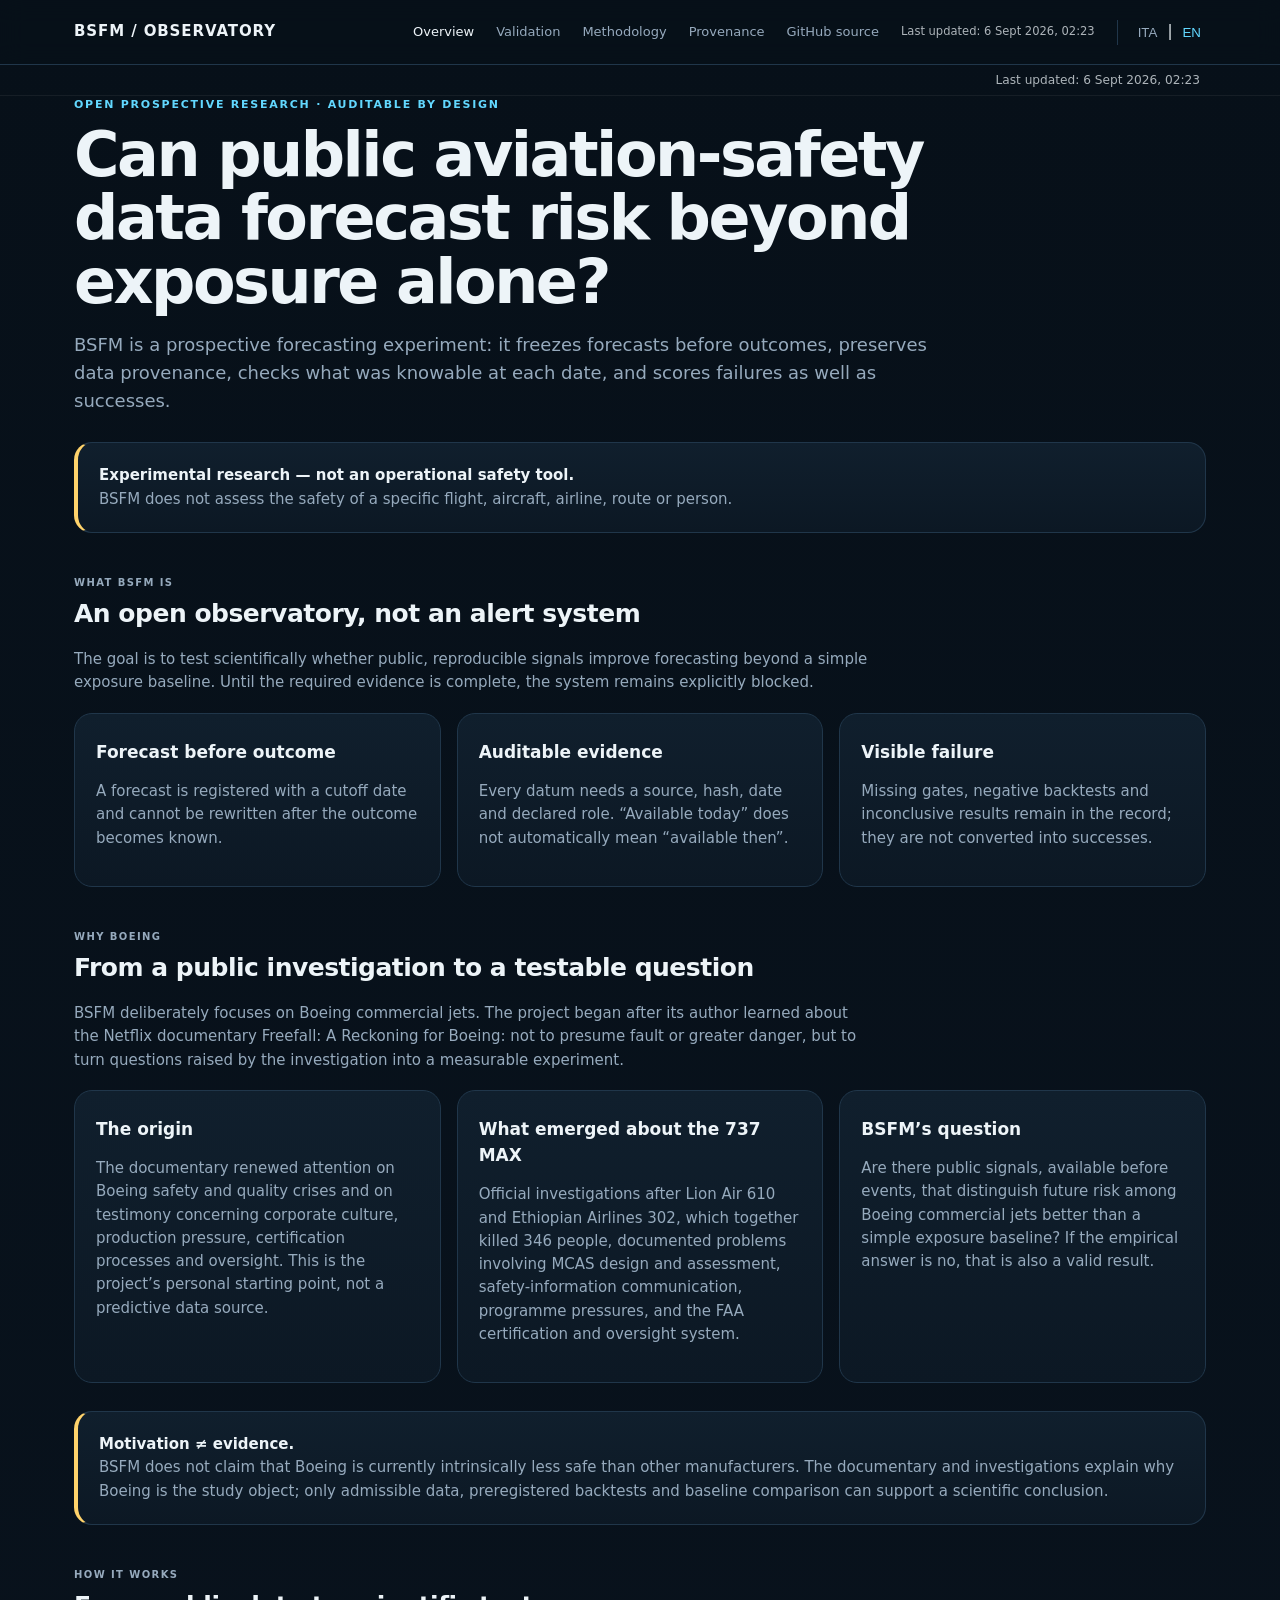
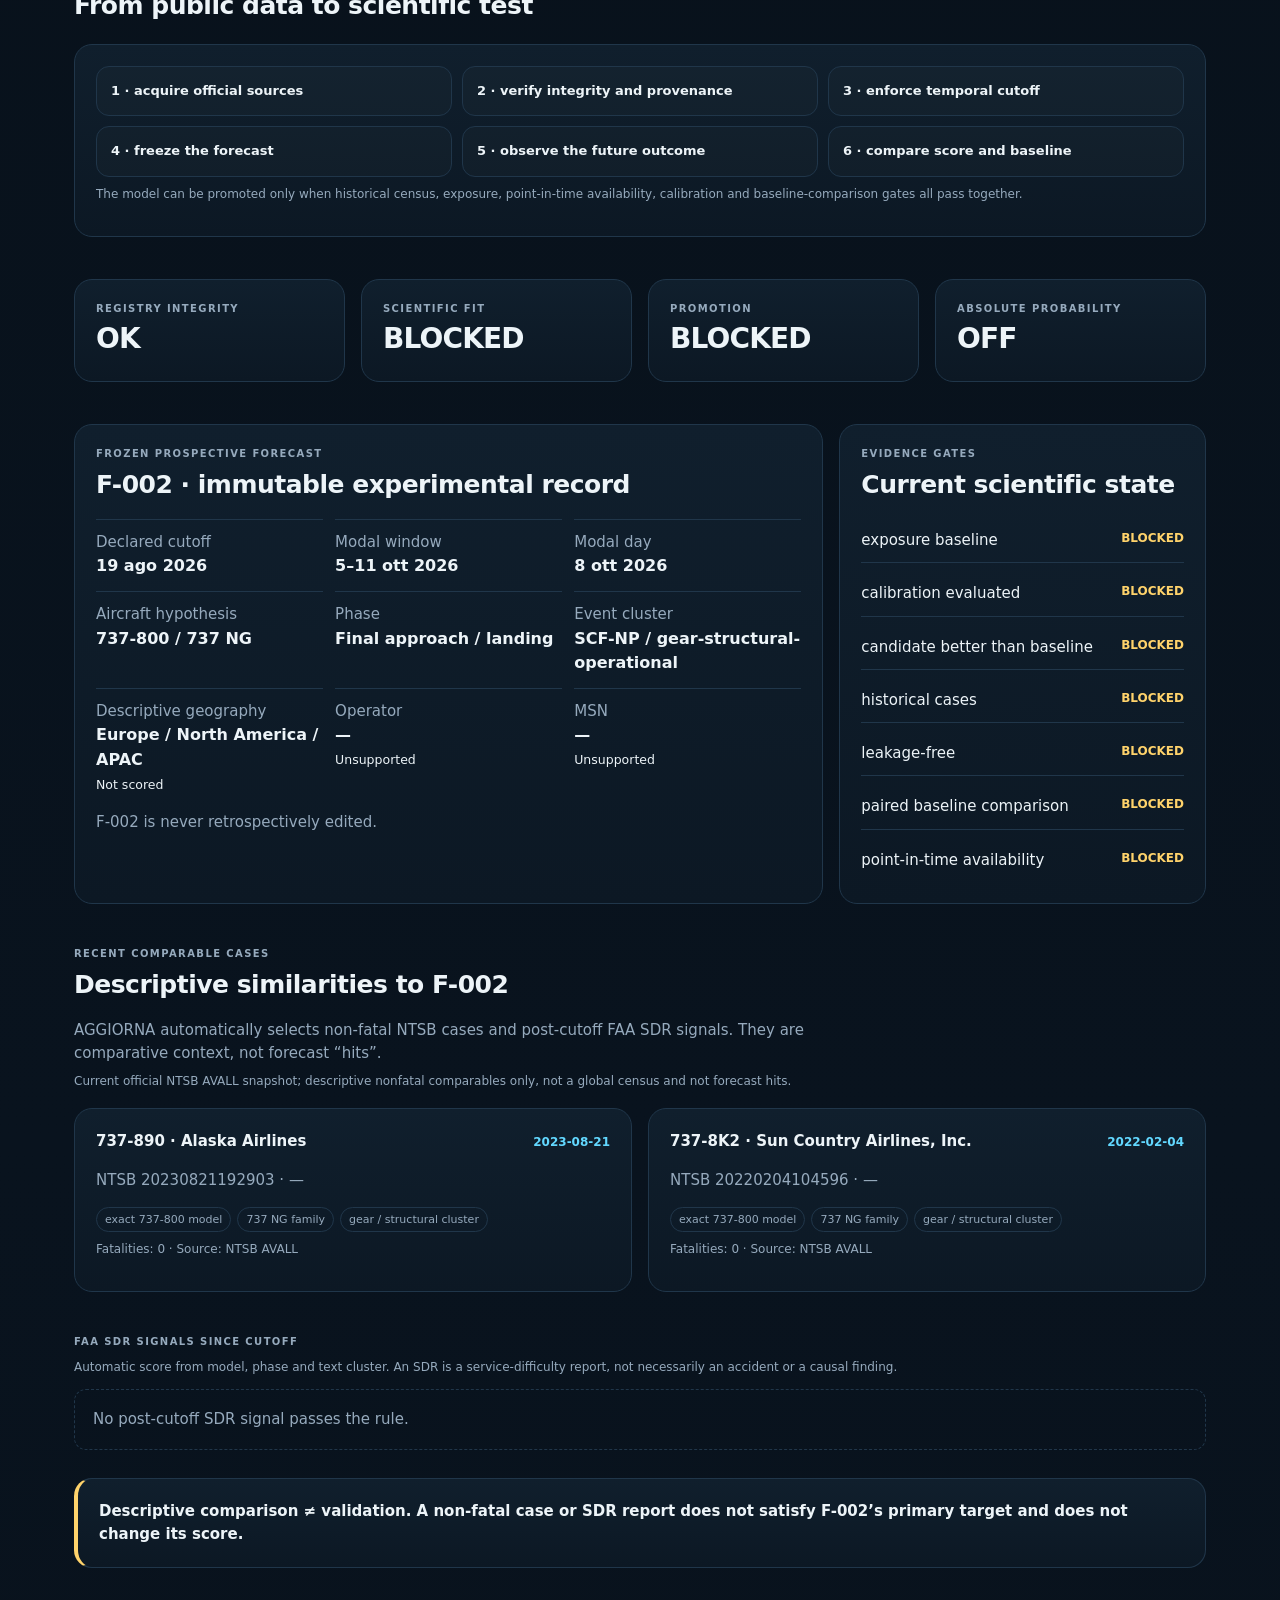
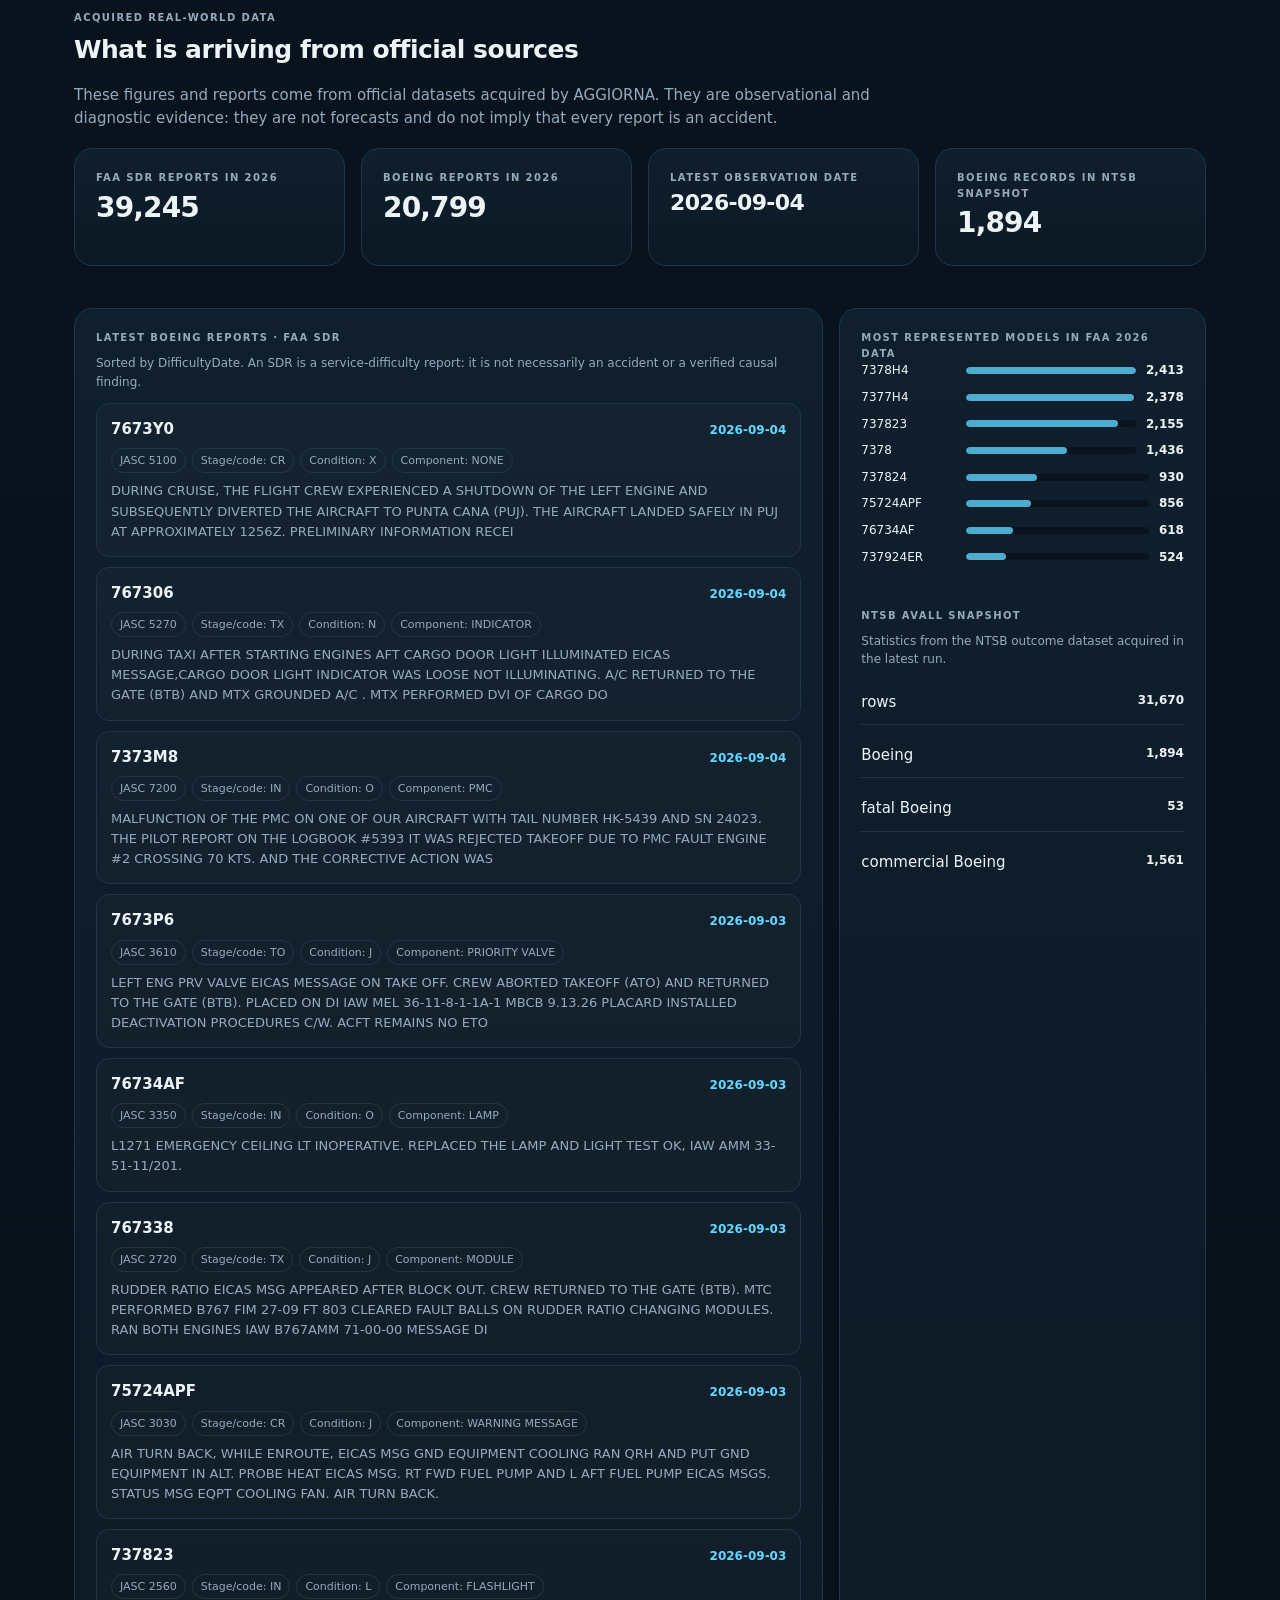
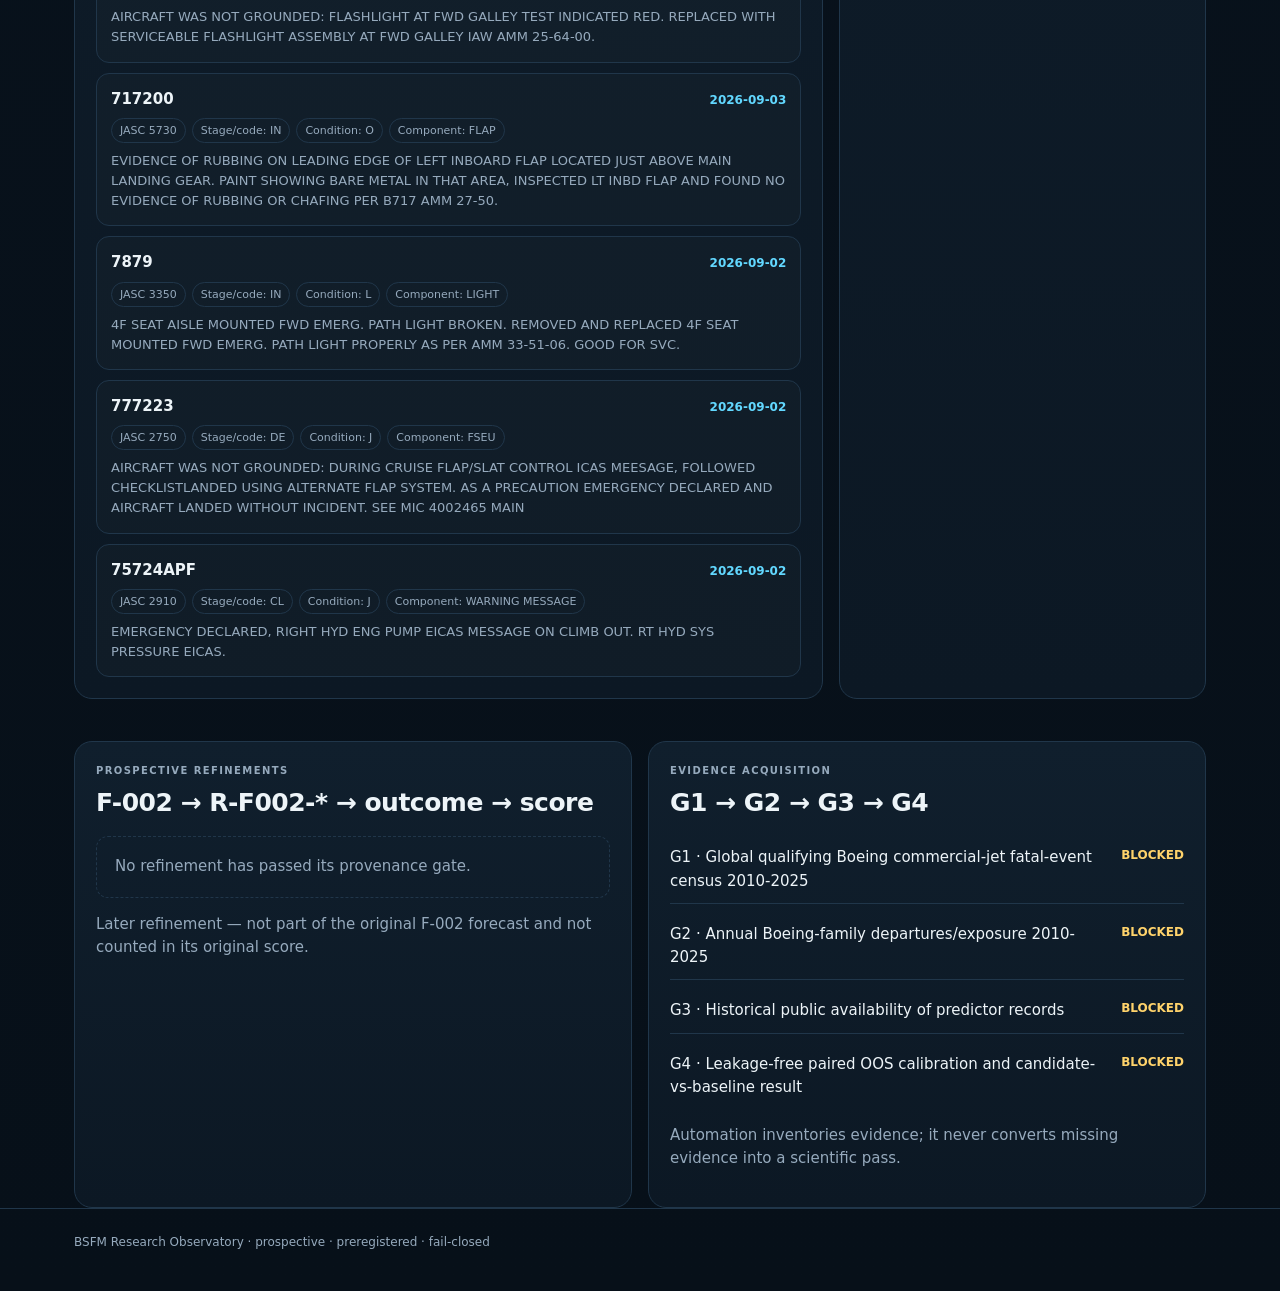
==== site/index.html @ 843dd6ab "feat(observatory): automate post-cutoff similarity signals" ====
<!doctype html>
<html lang="it">
<head>
<meta charset="utf-8"><meta name="viewport" content="width=device-width,initial-scale=1">
<meta name="description" content="BSFM open prospective aviation-safety forecasting research observatory">
<title>BSFM · Research Observatory</title>
<link rel="stylesheet" href="./styles.css">
<script defer src="./i18n.js"></script>
<script defer src="./comparables.js"></script>
</head>
<body>
<header class="top"><nav class="wrap"><div class="brand">BSFM / OBSERVATORY</div><button class="menu-toggle" aria-expanded="false" aria-controls="site-menu" data-i18n="menu">Menu</button><div class="nav-menu" id="site-menu"><a class="navlink active" href="./" data-i18n="overview">Panoramica</a><a class="navlink" href="./validation.html" data-i18n="validation">Validazione</a><a class="navlink" href="./methodology.html" data-i18n="methodology">Metodologia</a><a class="navlink" href="./provenance.html" data-i18n="provenance">Provenienza</a><span class="lang"><button data-lang="it">ITA</button><span>|</span><button data-lang="en">EN</button></span></div></nav></header>
<main class="wrap">
<div class="eyebrow" data-i18n="hero_eyebrow">Osservatorio di ricerca prospettica · verificabile per costruzione</div>
<h1 data-i18n="hero_title">I dati pubblici sulla sicurezza aerea possono anticipare il rischio oltre la sola esposizione?</h1>
<p class="lead" data-i18n="hero_lead">BSFM è un esperimento di previsione prospettica: congela le previsioni prima degli esiti, conserva la provenienza dei dati, verifica ciò che era conoscibile a ogni data e misura anche gli errori.</p>
<div class="notice"><strong data-i18n="experimental">Ricerca sperimentale — non è uno strumento operativo di sicurezza.</strong><div class="muted" data-i18n="safety_note">BSFM non valuta la sicurezza di uno specifico volo, aeromobile, compagnia, rotta o persona.</div></div>

<section class="section"><div class="section-title"><div class="label" data-i18n="what_label">Che cos’è BSFM</div><h2 data-i18n="what_title">Un osservatorio aperto, non un sistema di allarme</h2><p class="muted" data-i18n="what_intro">L’obiettivo è verificare scientificamente se segnali pubblici e riproducibili possano migliorare una previsione rispetto a una semplice baseline di esposizione. Fino a quando le evidenze richieste non sono complete, il sistema resta esplicitamente bloccato.</p></div><div class="grid"><article class="card s4 explain-card"><h3 data-i18n="what_1_title">Previsione prima dell’evento</h3><p class="muted" data-i18n="what_1">Una previsione viene registrata con data di cutoff e non può essere riscritta dopo che l’esito è noto.</p></article><article class="card s4 explain-card"><h3 data-i18n="what_2_title">Evidenze verificabili</h3><p class="muted" data-i18n="what_2">Ogni dato deve avere fonte, hash, data e ruolo dichiarato. “Disponibile oggi” non significa automaticamente “disponibile allora”.</p></article><article class="card s4 explain-card"><h3 data-i18n="what_3_title">Fallimento visibile</h3><p class="muted" data-i18n="what_3">Gate mancanti, backtest negativi e risultati non conclusivi restano nel record: non vengono trasformati in successi.</p></article></div></section>

<section class="section" id="boeing-origin"><div class="section-title"><div class="label" data-i18n="boeing_label">Perché Boeing</div><h2 data-i18n="boeing_title">Da un’inchiesta pubblica a una domanda verificabile</h2><p class="muted" data-i18n="boeing_intro">BSFM è mirato ai jet commerciali Boeing. Il progetto è nato dopo che il suo autore è venuto a conoscenza del documentario Netflix Freefall: A Reckoning for Boeing: non per assumere una colpa o una maggiore pericolosità, ma per trasformare le domande sollevate dall’inchiesta in un esperimento misurabile.</p></div><div class="grid"><article class="card s4 explain-card"><h3 data-i18n="boeing_origin_title">L’origine</h3><p class="muted" data-i18n="boeing_origin">Il documentario ha riportato l’attenzione sulle crisi di sicurezza e qualità di Boeing e sulle testimonianze riguardanti cultura aziendale, pressioni produttive, processi di certificazione e supervisione. Questo è il punto di partenza personale del progetto, non una fonte predittiva.</p></article><article class="card s4 explain-card"><h3 data-i18n="boeing_inquiry_title">Cosa emerse sul 737 MAX</h3><p class="muted" data-i18n="boeing_inquiry">Le indagini ufficiali successive agli incidenti Lion Air 610 ed Ethiopian Airlines 302, nei quali morirono complessivamente 346 persone, documentarono criticità nel progetto e nella valutazione del MCAS, nella comunicazione delle informazioni di sicurezza, nelle pressioni di programma e nel sistema di certificazione e supervisione FAA.</p></article><article class="card s4 explain-card"><h3 data-i18n="boeing_question_title">La domanda di BSFM</h3><p class="muted" data-i18n="boeing_question">Esistono segnali pubblici, disponibili prima degli eventi, che permettono di distinguere il rischio futuro nei jet commerciali Boeing meglio di una semplice baseline di esposizione? Se la risposta empirica fosse no, anche questo sarebbe un risultato valido.</p></article></div><div class="notice"><strong data-i18n="boeing_boundary_title">Motivazione ≠ evidenza.</strong><div class="muted" data-i18n="boeing_boundary">BSFM non sostiene che Boeing sia oggi intrinsecamente meno sicura di altri costruttori. Il documentario e le inchieste spiegano perché Boeing è l’oggetto dello studio; soltanto dati ammissibili, backtest preregistrati e confronto con baseline possono sostenere una conclusione scientifica.</div></div></section>

<section class="section"><div class="section-title"><div class="label" data-i18n="how_label">Come funziona</div><h2 data-i18n="how_title">Dal dato pubblico al test scientifico</h2></div><article class="card"><div class="step-grid"><div class="step"><strong data-i18n="step1">1 · acquisisce fonti ufficiali</strong></div><div class="step"><strong data-i18n="step2">2 · verifica integrità e provenienza</strong></div><div class="step"><strong data-i18n="step3">3 · applica il cutoff temporale</strong></div><div class="step"><strong data-i18n="step4">4 · congela la previsione</strong></div><div class="step"><strong data-i18n="step5">5 · osserva l’esito futuro</strong></div><div class="step"><strong data-i18n="step6">6 · confronta score e baseline</strong></div></div><p class="help" data-i18n="step_note">Il modello può essere promosso solo se superano insieme i gate su censimento storico, esposizione, disponibilità point-in-time, calibrazione e confronto con baseline.</p></article></section>

<section class="section grid"><article class="card s3"><div class="label" data-i18n="registry">Integrità registro</div><div class="metric" id="registry" data-i18n="loading">Caricamento…</div></article><article class="card s3"><div class="label" data-i18n="scientific_fit">Fit scientifico</div><div class="metric" id="fit">BLOCCATO</div></article><article class="card s3"><div class="label" data-i18n="promotion">Promozione</div><div class="metric" id="promotion">BLOCCATO</div></article><article class="card s3"><div class="label" data-i18n="absolute_probability">Probabilità assoluta</div><div class="metric" id="absolute">DISATTIVA</div></article></section>

<section class="section grid"><article class="card s8"><div class="label" data-i18n="frozen">Previsione prospettica congelata</div><h2 data-i18n="f002_title">F-002 · record sperimentale immutabile</h2><div class="facts"><div class="fact"><span class="muted" data-i18n="declared_cutoff">Cutoff dichiarato</span><strong>19 ago 2026</strong></div><div class="fact"><span class="muted" data-i18n="modal_window">Finestra modale</span><strong>5–11 ott 2026</strong></div><div class="fact"><span class="muted" data-i18n="modal_day">Giorno modale</span><strong>8 ott 2026</strong></div><div class="fact"><span class="muted" data-i18n="aircraft_hypothesis">Ipotesi aeromobile</span><strong>737-800 / 737 NG</strong></div><div class="fact"><span class="muted" data-i18n="phase">Fase</span><strong>Final approach / landing</strong></div><div class="fact"><span class="muted" data-i18n="event_cluster">Cluster evento</span><strong>SCF-NP / gear-structural-operational</strong></div><div class="fact"><span class="muted" data-i18n="descriptive_geography">Geografia descrittiva</span><strong>Europe / North America / APAC</strong><small data-i18n="not_scored">Non valutata</small></div><div class="fact"><span class="muted" data-i18n="operator">Operatore</span><strong>—</strong><small data-i18n="unsupported">Non supportato</small></div><div class="fact"><span class="muted">MSN</span><strong>—</strong><small data-i18n="unsupported">Non supportato</small></div></div><p class="muted" data-i18n="frozen_note">F-002 non viene mai modificata retrospettivamente.</p></article><article class="card s4"><div class="label" data-i18n="evidence_gates">Gate delle evidenze</div><h2 data-i18n="scientific_state">Stato scientifico attuale</h2><div class="gates" id="gates"><div class="gate"><span data-i18n="loading">Caricamento…</span><b>—</b></div></div></article></section>

<section class="section" id="real-data"><div class="section-title"><div class="label" data-i18n="real_label">Dati reali acquisiti</div><h2 data-i18n="real_title">Cosa sta arrivando dalle fonti ufficiali</h2><p class="muted" data-i18n="real_intro">Questi numeri e queste segnalazioni provengono dai dataset ufficiali acquisiti da AGGIORNA. Servono come evidenza osservativa e diagnostica: non sono previsioni e non implicano che ogni segnalazione sia un incidente.</p></div><div class="grid real-stats"><article class="card s3"><div class="label" data-i18n="faa_rows">Segnalazioni FAA SDR nel 2026</div><div class="metric" id="faaRows">—</div></article><article class="card s3"><div class="label" data-i18n="faa_boeing">Segnalazioni Boeing nel 2026</div><div class="metric" id="faaBoeing">—</div></article><article class="card s3"><div class="label" data-i18n="latest_date">Ultima data osservata</div><div class="metric small" id="latestDate">—</div></article><article class="card s3"><div class="label" data-i18n="ntsb_boeing">Record Boeing nello snapshot NTSB</div><div class="metric" id="ntsbBoeing">—</div></article></div><div class="grid section"><article class="card s8"><div class="label" data-i18n="latest_reports">Ultime segnalazioni Boeing · FAA SDR</div><p class="help" data-i18n="latest_reports_note">Ordinate per DifficultyDate. Un SDR è una segnalazione di difficoltà in servizio: non è necessariamente un incidente, né una conclusione causale verificata.</p><div id="latestReports" class="data-list"><div class="empty" data-i18n="no_real_data">I dati pubblici di dettaglio verranno generati alla prossima esecuzione di AGGIORNA.</div></div></article><article class="card s4"><div class="label" data-i18n="top_models">Modelli più presenti nel dataset FAA 2026</div><div id="topModels" class="bars"></div><div class="section"><div class="label" data-i18n="ntsb_snapshot">Snapshot NTSB AVALL</div><p class="help" data-i18n="ntsb_scope">Statistiche del dataset di esito NTSB acquisito nell’ultima esecuzione.</p><div id="ntsbStats" class="gates"></div></div></article></div></section>

<section class="section grid"><article class="card s6"><div class="label" data-i18n="refinements">Affinamenti prospettici</div><h2 data-i18n="refinement_flow">F-002 → R-F002-* → esito → punteggio</h2><div id="refinements" class="empty" data-i18n="none">Nessun affinamento ha ancora superato il gate di provenienza.</div><p class="muted" data-i18n="later">Affinamento successivo — non fa parte della previsione originale F-002 e non viene conteggiato nel suo punteggio originale.</p></article><article class="card s6"><div class="label" data-i18n="evidence">Acquisizione delle evidenze</div><h2 data-i18n="evidence_flow">G1 → G2 → G3 → G4</h2><div id="evidence" class="gates"><div class="gate"><span data-i18n="loading">Caricamento…</span><b>—</b></div></div><p class="muted" data-i18n="automation_note">L’automazione inventaria le evidenze; non trasforma mai un’assenza di dati in un superamento scientifico.</p></article></section>
</main>
<footer><div class="wrap">BSFM Research Observatory · prospective · preregistered · fail-closed</div></footer>
<script>
const esc=s=>String(s??'').replace(/[&<>"']/g,c=>({'&':'&amp;','<':'&lt;','>':'&gt;','"':'&quot;',"'":'&#39;'}[c]));
const tr=(k,l)=>window.BSFM_I18N?.t(k,l)||k;
let readiness=null,realData=null;
function yn(v,l){return v?'<span class="yes">'+tr('pass',l)+'</span>':'<span class="no">'+tr('blocked',l)+'</span>'}
function gateName(k,l){return tr('gate_'+k,l)}
function renderReadiness(l){if(!readiness)return;registry.textContent=(readiness.status.registry_integrity||tr('unavailable',l)).toUpperCase();const f=readiness.final;fit.textContent=f.scientific_fit_ready?tr('ready',l):tr('blocked',l);promotion.textContent=f.scientific_promotion_ready?tr('ready',l):tr('blocked',l);absolute.textContent=f.absolute_accident_probabilities_enabled?tr('on',l):tr('off',l);gates.innerHTML=Object.entries(f.gates||{}).map(([k,v])=>'<div class="gate"><span>'+esc(gateName(k,l))+'</span><b>'+yn(v,l)+'</b></div>').join('')}
function renderReal(l){if(!realData)return;const loc=l==='it'?'it-IT':'en-US';faaRows.textContent=Number(realData.rows_total||0).toLocaleString(loc);faaBoeing.textContent=Number(realData.boeing_rows||0).toLocaleString(loc);latestDate.textContent=realData.latest_observation_date||'—';ntsbBoeing.textContent=Number(realData.ntsb_snapshot?.boeing_rows||0).toLocaleString(loc);const reports=realData.latest_boeing_reports||[];latestReports.innerHTML=reports.length?reports.map(r=>'<article class="report"><div class="report-head"><strong>'+esc(r.model)+'</strong><span class="report-date">'+esc(r.date||'—')+'</span></div><div class="report-meta"><span class="tag">JASC '+esc(r.jasc_code)+'</span><span class="tag">'+esc(tr('stage',l))+': '+esc(r.stage_code)+'</span><span class="tag">'+esc(tr('condition',l))+': '+esc(r.condition_code)+'</span><span class="tag">'+esc(tr('component',l))+': '+esc(r.component)+'</span></div><p>'+esc(r.discrepancy)+'</p></article>').join(''):'<div class="empty">'+esc(tr('no_real_data',l))+'</div>';const models=realData.top_models||[],max=models[0]?.count||1;topModels.innerHTML=models.map(x=>'<div class="bar-row"><span>'+esc(x.value)+'</span><span class="bar-track"><span class="bar-fill" style="display:block;width:'+Math.max(2,100*x.count/max)+'%"></span></span><b>'+Number(x.count).toLocaleString(loc)+'</b></div>').join('');const n=realData.ntsb_snapshot;ntsbStats.innerHTML=n?[['rows',n.rows],['Boeing',n.boeing_rows],['fatal Boeing',n.fatal_boeing_rows],['commercial Boeing',n.commercial_boeing_rows]].map(([k,v])=>'<div class="gate"><span>'+esc(k)+'</span><b>'+Number(v||0).toLocaleString(loc)+'</b></div>').join(''):''}
Promise.all([fetch('./data/status.json',{cache:'no-store'}).then(r=>r.json()),fetch('./data/final-readiness.json',{cache:'no-store'}).then(r=>r.json())]).then(([s,f])=>{readiness={status:s,final:f};renderReadiness(window.BSFM_I18N?.lang()||'it')}).catch(()=>registry.textContent='UNAVAILABLE');
fetch('./data/real-data.json',{cache:'no-store'}).then(r=>r.json()).then(x=>{realData=x;renderReal(window.BSFM_I18N?.lang()||'it')}).catch(()=>{});
fetch('./data/refinements.json',{cache:'no-store'}).then(r=>r.json()).then(x=>{if(!x.length)return;refinements.className='timeline';refinements.innerHTML=x.map(r=>'<div class="gate"><span><strong>'+esc(r.refinement_id)+'</strong> · '+esc(r.issued_at)+'<br>'+r.changes.map(c=>esc(c.dimension)+': '+esc(c.new_value)).join(' · ')+'</span><b>'+esc(r.status)+'</b></div>').join('')}).catch(()=>{});
fetch('./data/evidence-state.json',{cache:'no-store'}).then(r=>r.json()).then(x=>{evidence.innerHTML=Object.entries(x.gaps||{}).map(([k,v])=>'<div class="gate"><span>'+esc(k)+' · '+esc(v.label)+'</span><b class="'+(v.status==='PASS'?'yes':'no')+'">'+esc(v.status)+'</b></div>').join('')}).catch(()=>{});
window.addEventListener('bsfm-language',e=>{renderReadiness(e.detail);renderReal(e.detail)});
</script>
</body></html>
---- site/styles.css ----
:root{color-scheme:dark;--bg:#071019;--panel:#0c1824;--panel2:#101f2d;--line:#20364a;--text:#edf4f8;--muted:#96aabd;--accent:#62d8ff;--ok:#5ce0a3;--warn:#ffd36b;--bad:#ff8a8a}*{box-sizing:border-box}html{scroll-behavior:smooth}body{margin:0;background:linear-gradient(180deg,#071019,#09131e 45%,#071019);font:15px/1.55 Inter,ui-sans-serif,system-ui,-apple-system,BlinkMacSystemFont,"Segoe UI",sans-serif;color:var(--text)}a{color:inherit}.wrap{max-width:1180px;margin:auto;padding:0 24px}.top{position:sticky;top:0;z-index:20;background:rgba(7,16,25,.94);backdrop-filter:blur(12px);border-bottom:1px solid var(--line)}nav.wrap{min-height:64px;display:flex;align-items:center;gap:22px}.brand{font-weight:800;letter-spacing:.06em;margin-right:auto;white-space:nowrap}.nav-menu{display:flex;align-items:center;gap:22px}.navlink{color:var(--muted);text-decoration:none;font-size:13px}.navlink:hover,.navlink.active{color:var(--text)}.lang{display:flex;align-items:center;gap:5px;border-left:1px solid var(--line);padding-left:15px}.lang button,.menu-toggle{appearance:none;background:none;color:var(--muted);cursor:pointer}.lang button{border:0;font:700 11px inherit;padding:5px}.lang button.active{color:var(--accent)}.menu-toggle{display:none;border:1px solid var(--line);border-radius:10px;padding:8px 11px;font:700 12px inherit}main{padding:54px 0 72px}.eyebrow{color:var(--accent);font-size:11px;font-weight:800;letter-spacing:.16em;text-transform:uppercase}h1{font-size:clamp(36px,6vw,62px);line-height:1.02;letter-spacing:-.04em;margin:10px 0 18px;max-width:960px}h2{font-size:25px;letter-spacing:-.02em;margin:5px 0 14px}h3{font-size:17px;margin:4px 0 8px}.lead,.muted{color:var(--muted)}.lead{font-size:18px;max-width:860px}.notice,.card{background:linear-gradient(180deg,var(--panel2),var(--panel));border:1px solid var(--line);border-radius:18px;padding:21px}.notice{margin:28px 0;border-left:4px solid var(--warn)}.grid{display:grid;grid-template-columns:repeat(12,1fr);gap:16px}.s3{grid-column:span 3}.s4{grid-column:span 4}.s6{grid-column:span 6}.s8{grid-column:span 8}.full{grid-column:1/-1}.section{margin-top:42px}.label{color:var(--muted);font-size:10px;font-weight:800;letter-spacing:.14em;text-transform:uppercase}.metric{font-size:28px;font-weight:800;letter-spacing:-.03em}.metric.small{font-size:22px}.facts{display:grid;grid-template-columns:repeat(3,1fr);gap:12px}.fact{border-top:1px solid var(--line);padding-top:11px}.fact strong{display:block;font-size:16px}.gates,.timeline,.stack{display:grid;gap:9px}.gate{display:flex;justify-content:space-between;gap:12px;padding:10px 0;border-bottom:1px solid var(--line)}.gate:last-child{border:0}.gate b{font-size:12px}.yes{color:var(--ok)}.no{color:var(--warn)}table{width:100%;border-collapse:collapse}th,td{text-align:left;padding:11px;border-bottom:1px solid var(--line);vertical-align:top}th{color:var(--muted);font-size:11px;text-transform:uppercase;letter-spacing:.08em}.flow{display:flex;flex-wrap:wrap;gap:8px}.pill{padding:7px 10px;border:1px solid var(--line);border-radius:999px;color:var(--muted);font-size:12px}.empty{border:1px dashed var(--line);border-radius:12px;padding:18px;color:var(--muted)}.explain-card{min-height:100%}.step-grid{display:grid;grid-template-columns:repeat(3,1fr);gap:10px}.step{border:1px solid var(--line);border-radius:13px;padding:14px;background:rgba(255,255,255,.015)}.step strong{display:block;font-size:13px}.real-stats{margin-top:16px}.data-list{display:grid;gap:10px}.report{border:1px solid var(--line);border-radius:13px;padding:14px;background:rgba(255,255,255,.015)}.report-head{display:flex;justify-content:space-between;gap:12px;align-items:baseline;margin-bottom:6px}.report-head strong{font-size:15px}.report-date{color:var(--accent);font-size:12px;font-weight:700}.report-meta{display:flex;flex-wrap:wrap;gap:6px;margin:7px 0}.tag{border:1px solid var(--line);border-radius:999px;padding:3px 8px;color:var(--muted);font-size:11px}.report p{margin:8px 0 0;color:var(--muted);font-size:13px}.bars{display:grid;gap:8px}.bar-row{display:grid;grid-template-columns:minmax(95px,1fr) 3fr auto;align-items:center;gap:10px;font-size:12px}.bar-track{height:7px;background:#09131e;border-radius:999px;overflow:hidden}.bar-fill{height:100%;background:var(--accent);border-radius:999px;opacity:.78}.help{font-size:12px;color:var(--muted);margin-top:8px}.section-title{max-width:800px;margin-bottom:18px}.section-title p{margin:6px 0 0}.status-dot{display:inline-block;width:8px;height:8px;border-radius:50%;background:var(--ok);margin-right:7px}.table-scroll{overflow-x:auto;-webkit-overflow-scrolling:touch}footer{border-top:1px solid var(--line);padding:24px 0 40px;color:var(--muted);font-size:12px}@media(max-width:820px){.wrap{padding-left:18px;padding-right:18px}nav.wrap{min-height:60px;position:relative;gap:10px}.menu-toggle{display:block;order:3}.nav-menu{order:2;display:flex;position:static;align-items:center;gap:0;background:none;border:0;border-radius:0;padding:0;box-shadow:none}.nav-menu>.navlink,.nav-menu>.nav-update{display:none}.nav-menu>.lang{display:flex;border-left:1px solid var(--line);border-top:0;padding:0 8px 0 12px;margin:0}.nav-menu.open{display:flex;position:absolute;top:60px;left:12px;right:12px;flex-direction:column;align-items:stretch;gap:0;background:#0b1722;border:1px solid var(--line);border-radius:14px;padding:8px;box-shadow:0 20px 45px rgba(0,0,0,.35)}.nav-menu.open>.navlink,.nav-menu.open>.nav-update{display:block}.nav-menu.open>.nav-update{padding:10px 12px;color:var(--muted)}.nav-menu.open>.lang{position:absolute;top:-52px;right:54px;border-left:1px solid var(--line);padding:0 8px 0 12px;background:rgba(7,16,25,.98);border-radius:8px}.navlink{display:block;padding:13px 12px;border-radius:9px;font-size:14px}.navlink.active{background:var(--panel2)}.s3,.s4,.s6,.s8{grid-column:1/-1}.facts,.step-grid{grid-template-columns:1fr}.bar-row{grid-template-columns:minmax(80px,1fr) 2fr auto}.report-head{align-items:flex-start;flex-direction:column;gap:2px}main{padding-top:36px}h1{font-size:clamp(34px,11vw,48px)}.lead{font-size:16px}table{font-size:12px;min-width:600px}}
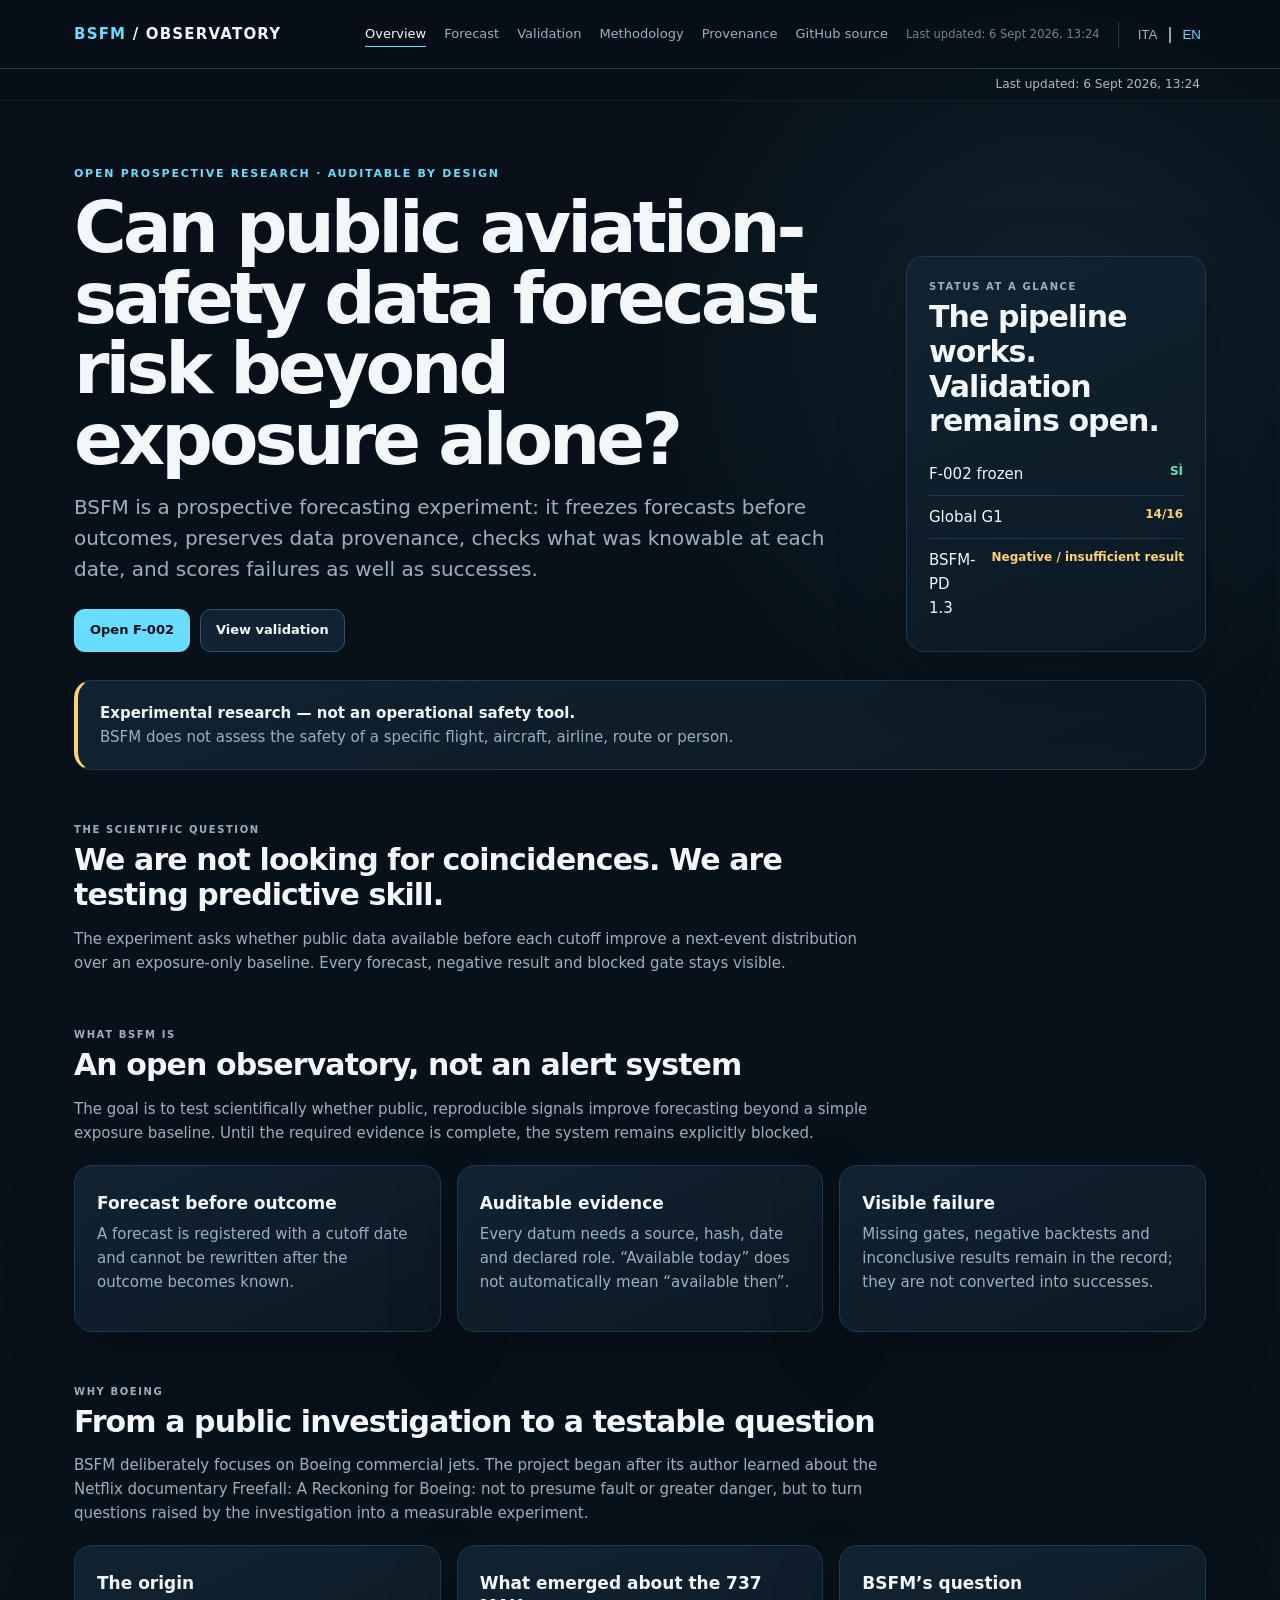
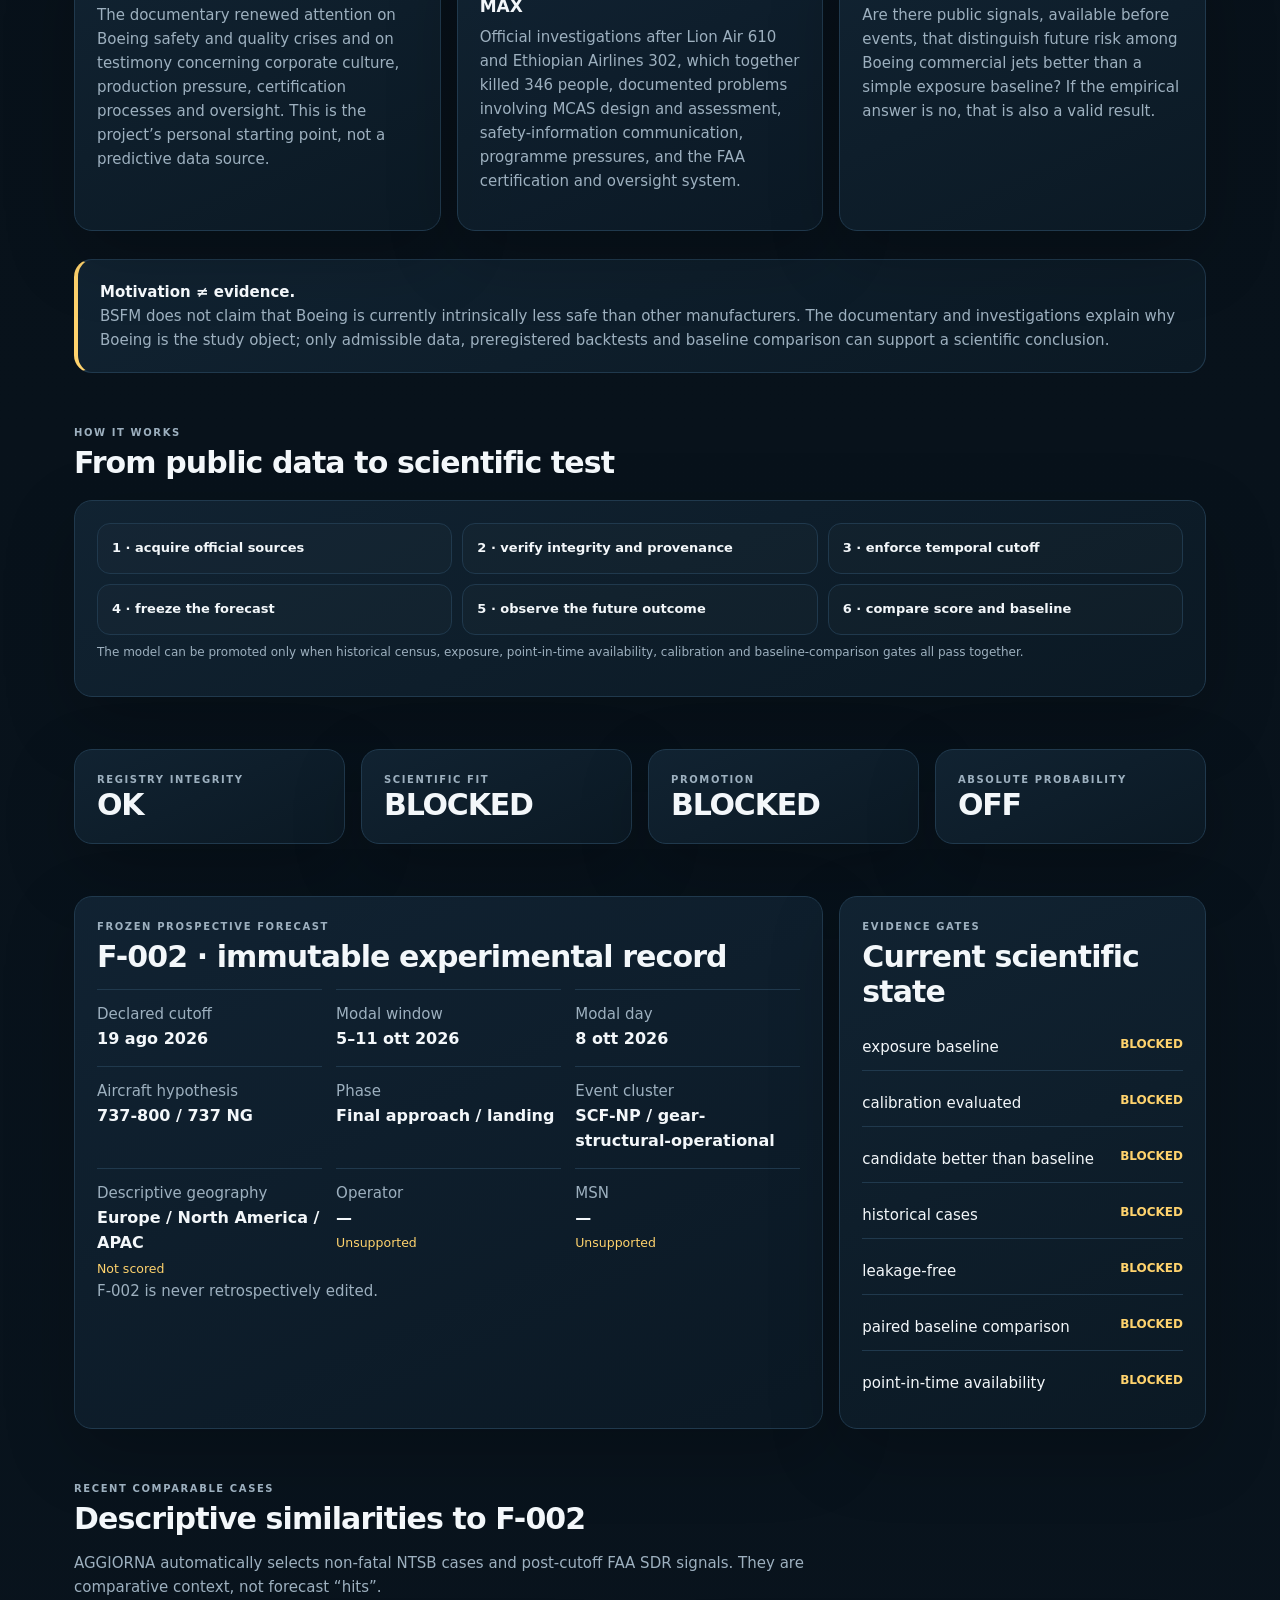
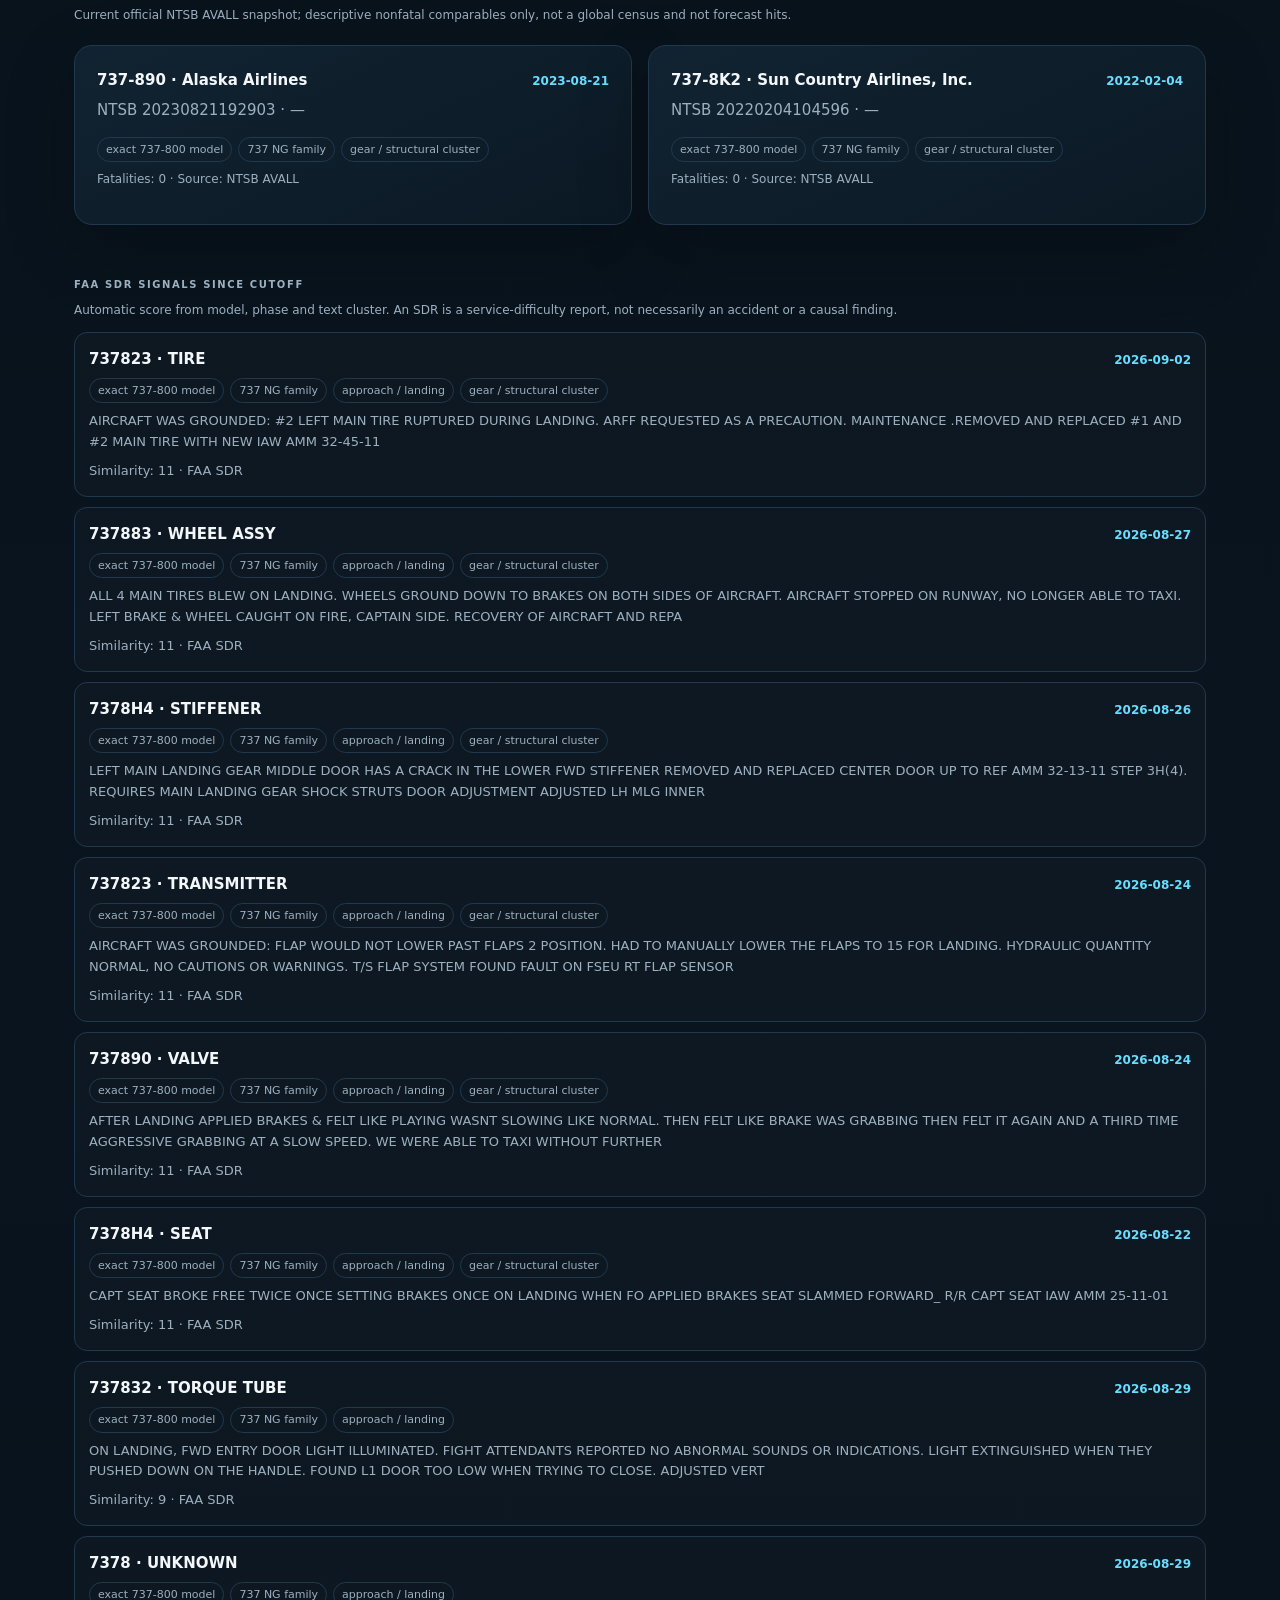
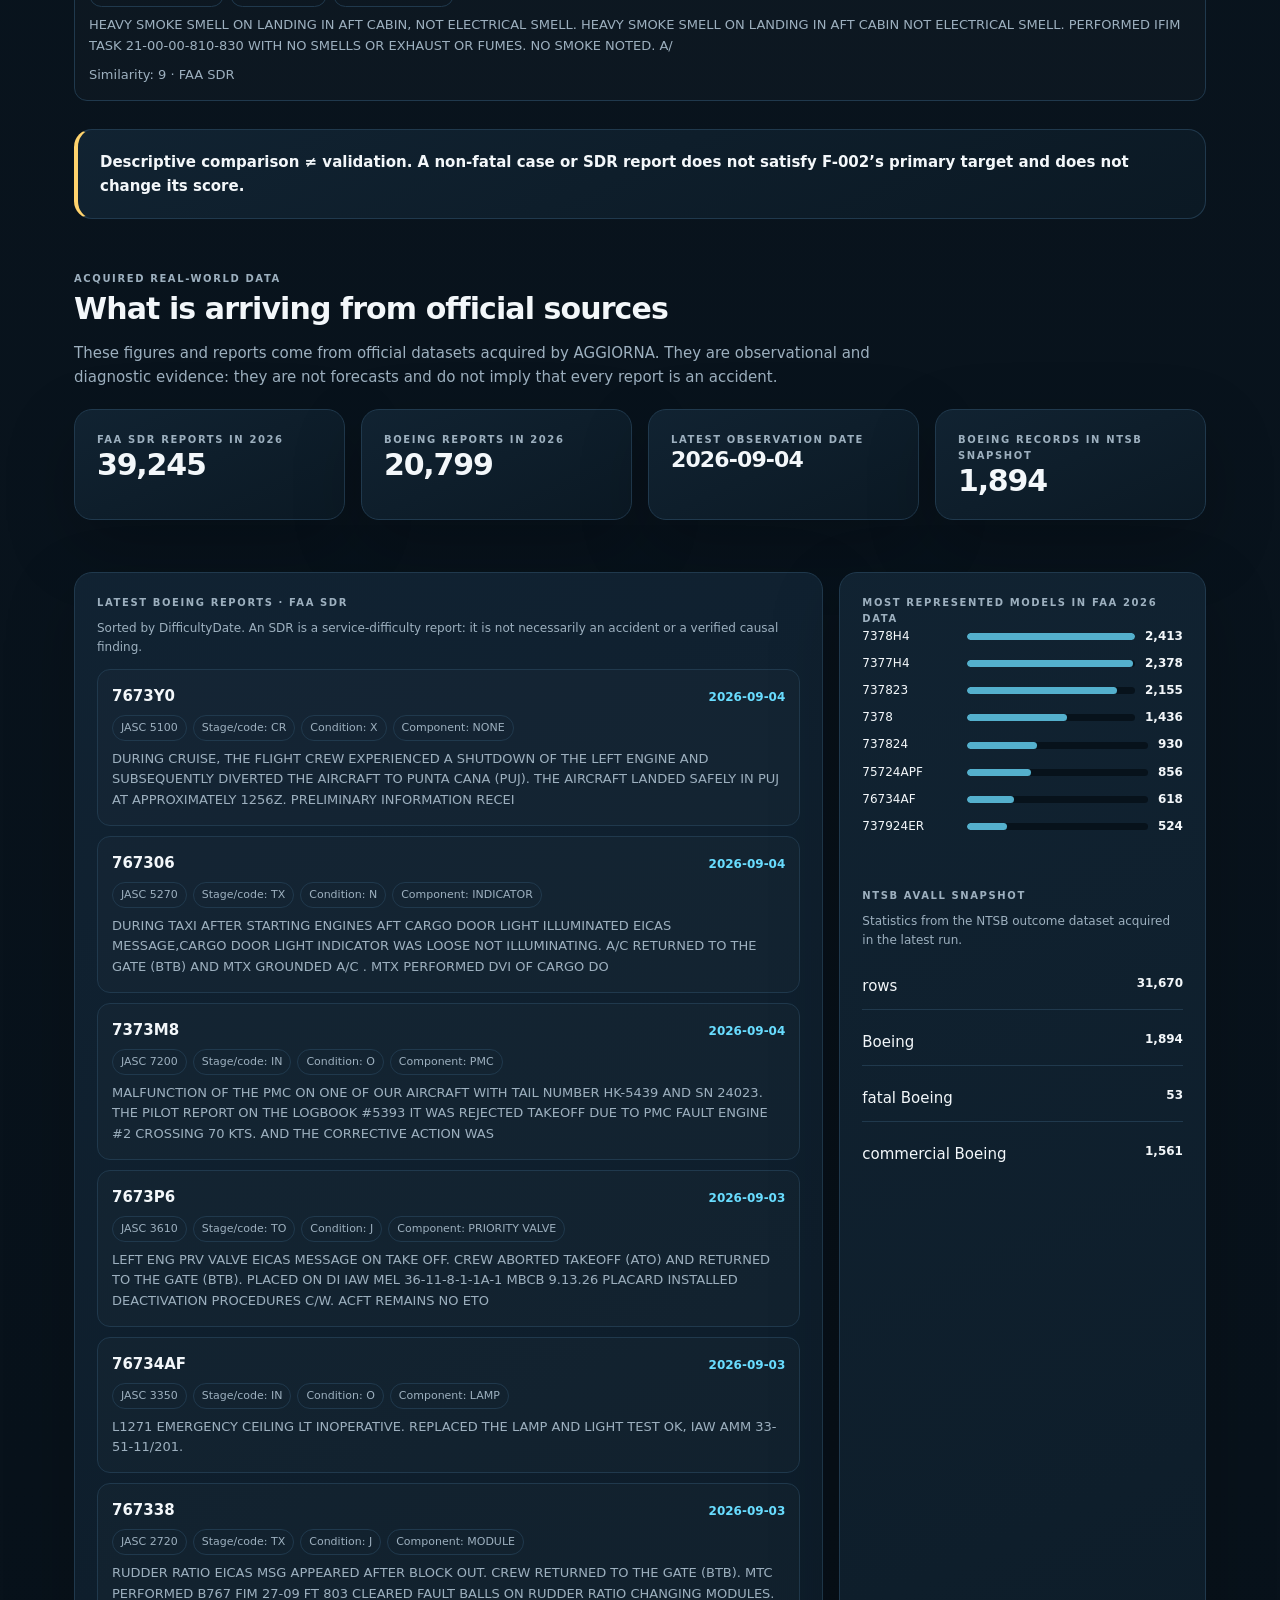
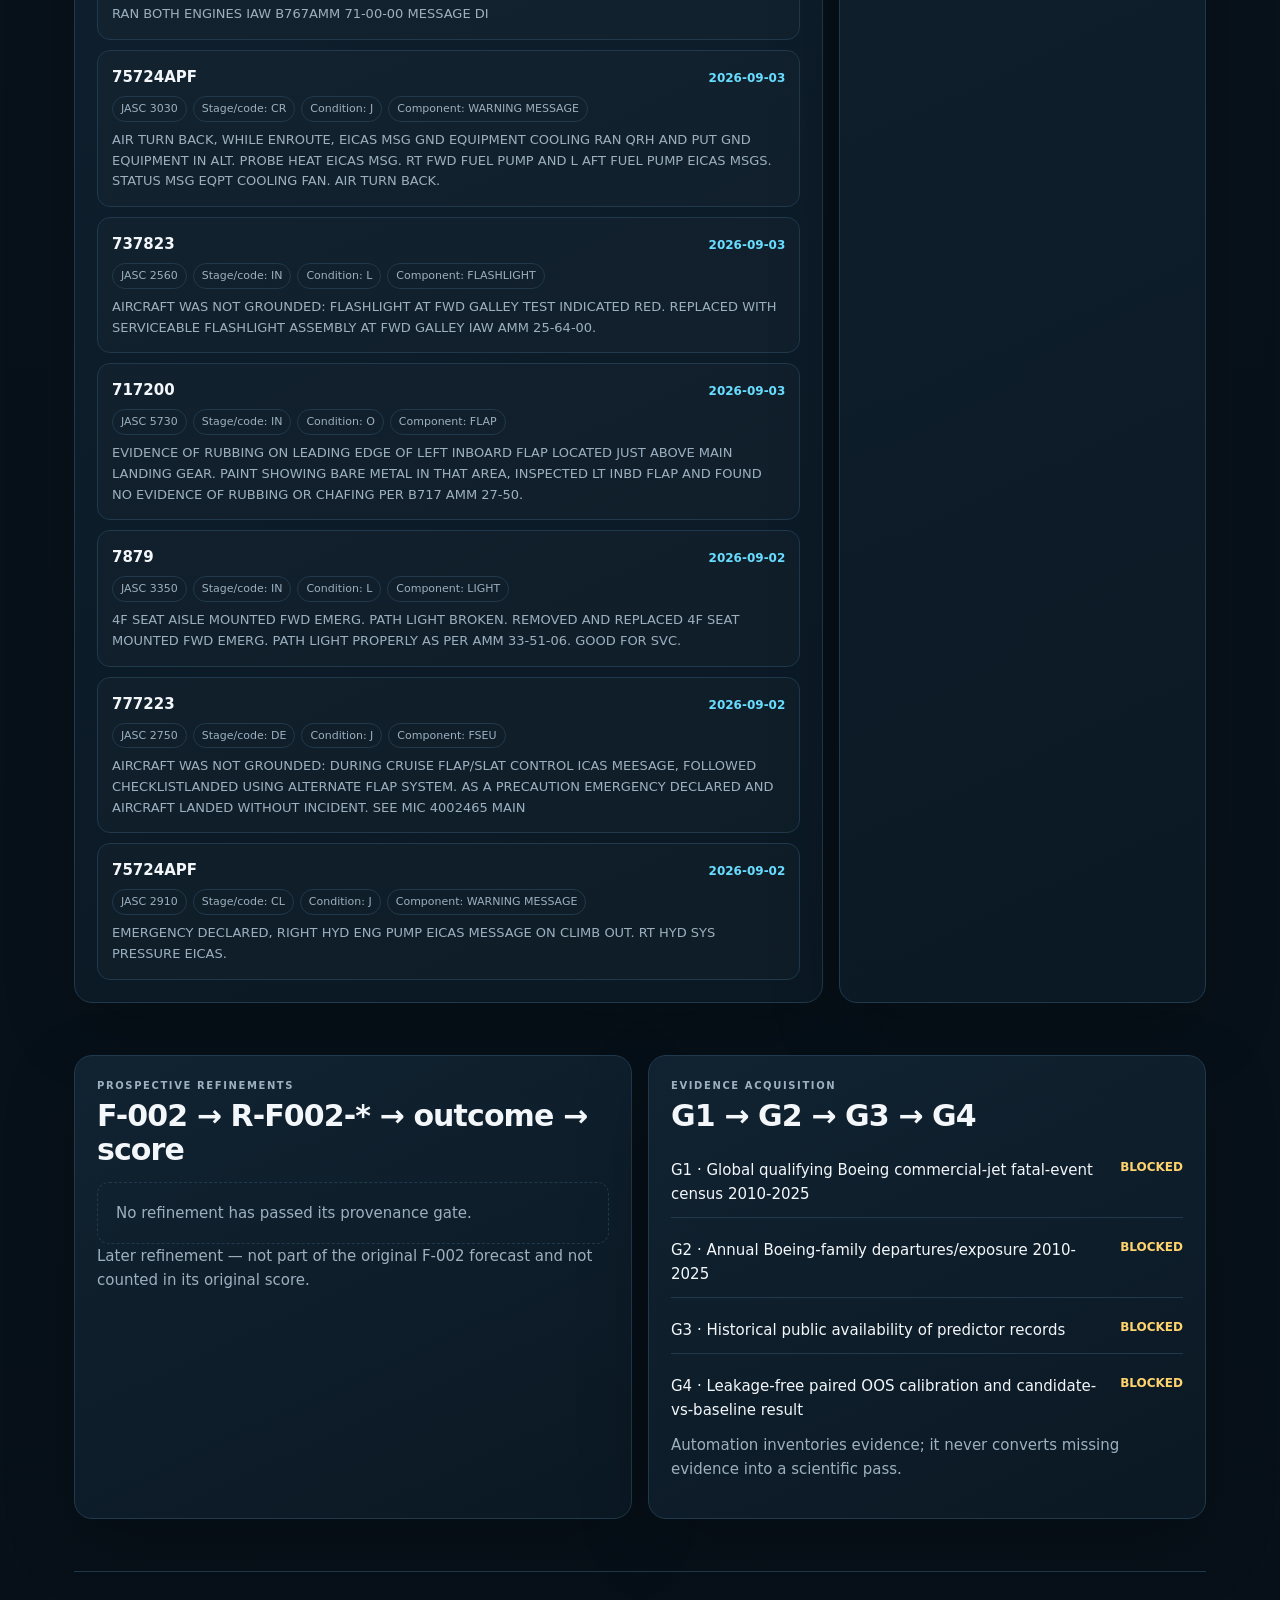
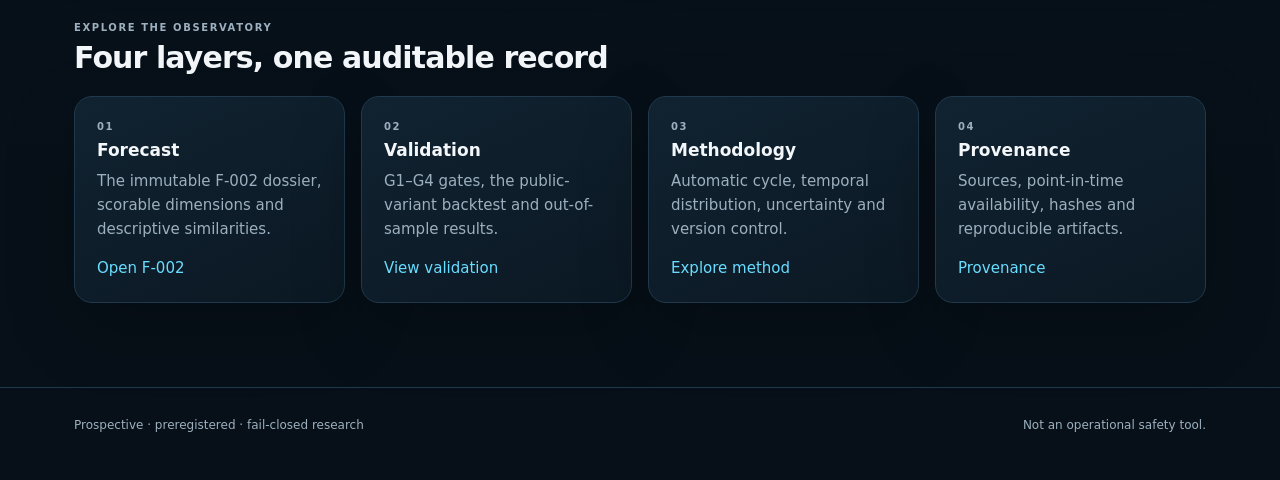
==== commit ce855665: "feat(site): complete public observatory pages" ====
--- a/site/index.html
+++ b/site/index.html
@@ -6,15 +6,19 @@
 <title>BSFM · Research Observatory</title>
 <link rel="stylesheet" href="./styles.css">
 <script defer src="./i18n.js"></script>
+<script defer src="./page-copy.js"></script>
 <script defer src="./comparables.js"></script>
 </head>
 <body>
-<header class="top"><nav class="wrap"><div class="brand">BSFM / OBSERVATORY</div><button class="menu-toggle" aria-expanded="false" aria-controls="site-menu" data-i18n="menu">Menu</button><div class="nav-menu" id="site-menu"><a class="navlink active" href="./" data-i18n="overview">Panoramica</a><a class="navlink" href="./validation.html" data-i18n="validation">Validazione</a><a class="navlink" href="./methodology.html" data-i18n="methodology">Metodologia</a><a class="navlink" href="./provenance.html" data-i18n="provenance">Provenienza</a><span class="lang"><button data-lang="it">ITA</button><span>|</span><button data-lang="en">EN</button></span></div></nav></header>
-<main class="wrap">
-<div class="eyebrow" data-i18n="hero_eyebrow">Osservatorio di ricerca prospettica · verificabile per costruzione</div>
+<a class="skip-link" href="#content" data-i18n="skip_content">Vai al contenuto</a>
+<header class="top"><nav class="wrap" aria-label="Main navigation"><div class="brand"><span class="brand-mark">BSFM</span> / OBSERVATORY</div><button class="menu-toggle" aria-expanded="false" aria-controls="site-menu" data-i18n="menu">Menu</button><div class="nav-menu" id="site-menu"><a class="navlink active" href="./" data-i18n="overview">Panoramica</a><a class="navlink" href="./forecast.html" data-i18n="forecast">Previsione</a><a class="navlink" href="./validation.html" data-i18n="validation">Validazione</a><a class="navlink" href="./methodology.html" data-i18n="methodology">Metodologia</a><a class="navlink" href="./provenance.html" data-i18n="provenance">Provenienza</a><span class="lang"><button type="button" data-lang="it">ITA</button><span>|</span><button type="button" data-lang="en">EN</button></span></div></nav></header>
+<main class="wrap" id="content">
+<div class="hero"><div class="hero-copy"><div class="eyebrow" data-i18n="hero_eyebrow">Osservatorio di ricerca prospettica · verificabile per costruzione</div>
 <h1 data-i18n="hero_title">I dati pubblici sulla sicurezza aerea possono anticipare il rischio oltre la sola esposizione?</h1>
-<p class="lead" data-i18n="hero_lead">BSFM è un esperimento di previsione prospettica: congela le previsioni prima degli esiti, conserva la provenienza dei dati, verifica ciò che era conoscibile a ogni data e misura anche gli errori.</p>
+<p class="lead" data-i18n="hero_lead">BSFM è un esperimento di previsione prospettica: congela le previsioni prima degli esiti, conserva la provenienza dei dati, verifica ciò che era conoscibile a ogni data e misura anche gli errori.</p><div class="button-row"><a class="button primary" href="./forecast.html" data-i18n="read_forecast">Apri F-002</a><a class="button" href="./validation.html" data-i18n="read_validation">Vedi la validazione</a></div></div><aside class="hero-panel"><div class="label" data-i18n="home_status_label">Stato in breve</div><h2 data-i18n="home_status_title">La pipeline funziona. La validazione resta aperta.</h2><div class="gate"><span data-i18n="home_frozen">F-002 congelata</span><b class="yes">SÌ</b></div><div class="gate"><span data-i18n="home_g1">G1 globale</span><b class="no">14/16</b></div><div class="gate"><span data-i18n="home_pd">BSFM-PD 1.3</span><b class="no" data-i18n="home_pd_value">Risultato negativo / insufficiente</b></div></aside></div>
 <div class="notice"><strong data-i18n="experimental">Ricerca sperimentale — non è uno strumento operativo di sicurezza.</strong><div class="muted" data-i18n="safety_note">BSFM non valuta la sicurezza di uno specifico volo, aeromobile, compagnia, rotta o persona.</div></div>
+
+<section class="section"><div class="section-title"><div class="label" data-i18n="question_label">La domanda scientifica</div><h2 data-i18n="question_title">Non cerchiamo coincidenze. Cerchiamo capacità predittiva.</h2><p class="muted" data-i18n="question_body">L’esperimento chiede se dati pubblici, disponibili prima di ogni cutoff, migliorino una distribuzione del prossimo evento rispetto a una baseline di sola esposizione. Ogni previsione, risultato negativo e blocco rimane visibile.</p></div></section>
 
 <section class="section"><div class="section-title"><div class="label" data-i18n="what_label">Che cos’è BSFM</div><h2 data-i18n="what_title">Un osservatorio aperto, non un sistema di allarme</h2><p class="muted" data-i18n="what_intro">L’obiettivo è verificare scientificamente se segnali pubblici e riproducibili possano migliorare una previsione rispetto a una semplice baseline di esposizione. Fino a quando le evidenze richieste non sono complete, il sistema resta esplicitamente bloccato.</p></div><div class="grid"><article class="card s4 explain-card"><h3 data-i18n="what_1_title">Previsione prima dell’evento</h3><p class="muted" data-i18n="what_1">Una previsione viene registrata con data di cutoff e non può essere riscritta dopo che l’esito è noto.</p></article><article class="card s4 explain-card"><h3 data-i18n="what_2_title">Evidenze verificabili</h3><p class="muted" data-i18n="what_2">Ogni dato deve avere fonte, hash, data e ruolo dichiarato. “Disponibile oggi” non significa automaticamente “disponibile allora”.</p></article><article class="card s4 explain-card"><h3 data-i18n="what_3_title">Fallimento visibile</h3><p class="muted" data-i18n="what_3">Gate mancanti, backtest negativi e risultati non conclusivi restano nel record: non vengono trasformati in successi.</p></article></div></section>
 
@@ -29,8 +33,10 @@
 <section class="section" id="real-data"><div class="section-title"><div class="label" data-i18n="real_label">Dati reali acquisiti</div><h2 data-i18n="real_title">Cosa sta arrivando dalle fonti ufficiali</h2><p class="muted" data-i18n="real_intro">Questi numeri e queste segnalazioni provengono dai dataset ufficiali acquisiti da AGGIORNA. Servono come evidenza osservativa e diagnostica: non sono previsioni e non implicano che ogni segnalazione sia un incidente.</p></div><div class="grid real-stats"><article class="card s3"><div class="label" data-i18n="faa_rows">Segnalazioni FAA SDR nel 2026</div><div class="metric" id="faaRows">—</div></article><article class="card s3"><div class="label" data-i18n="faa_boeing">Segnalazioni Boeing nel 2026</div><div class="metric" id="faaBoeing">—</div></article><article class="card s3"><div class="label" data-i18n="latest_date">Ultima data osservata</div><div class="metric small" id="latestDate">—</div></article><article class="card s3"><div class="label" data-i18n="ntsb_boeing">Record Boeing nello snapshot NTSB</div><div class="metric" id="ntsbBoeing">—</div></article></div><div class="grid section"><article class="card s8"><div class="label" data-i18n="latest_reports">Ultime segnalazioni Boeing · FAA SDR</div><p class="help" data-i18n="latest_reports_note">Ordinate per DifficultyDate. Un SDR è una segnalazione di difficoltà in servizio: non è necessariamente un incidente, né una conclusione causale verificata.</p><div id="latestReports" class="data-list"><div class="empty" data-i18n="no_real_data">I dati pubblici di dettaglio verranno generati alla prossima esecuzione di AGGIORNA.</div></div></article><article class="card s4"><div class="label" data-i18n="top_models">Modelli più presenti nel dataset FAA 2026</div><div id="topModels" class="bars"></div><div class="section"><div class="label" data-i18n="ntsb_snapshot">Snapshot NTSB AVALL</div><p class="help" data-i18n="ntsb_scope">Statistiche del dataset di esito NTSB acquisito nell’ultima esecuzione.</p><div id="ntsbStats" class="gates"></div></div></article></div></section>
 
 <section class="section grid"><article class="card s6"><div class="label" data-i18n="refinements">Affinamenti prospettici</div><h2 data-i18n="refinement_flow">F-002 → R-F002-* → esito → punteggio</h2><div id="refinements" class="empty" data-i18n="none">Nessun affinamento ha ancora superato il gate di provenienza.</div><p class="muted" data-i18n="later">Affinamento successivo — non fa parte della previsione originale F-002 e non viene conteggiato nel suo punteggio originale.</p></article><article class="card s6"><div class="label" data-i18n="evidence">Acquisizione delle evidenze</div><h2 data-i18n="evidence_flow">G1 → G2 → G3 → G4</h2><div id="evidence" class="gates"><div class="gate"><span data-i18n="loading">Caricamento…</span><b>—</b></div></div><p class="muted" data-i18n="automation_note">L’automazione inventaria le evidenze; non trasforma mai un’assenza di dati in un superamento scientifico.</p></article></section>
+
+<section class="section section-rule"><div class="section-title"><div class="label" data-i18n="complete_pages_label">Esplora l’osservatorio</div><h2 data-i18n="complete_pages_title">Quattro livelli, un solo record verificabile</h2></div><div class="grid"><article class="card s3"><div class="label">01</div><h3 data-i18n="page_forecast_title">Previsione</h3><p class="muted" data-i18n="page_forecast_desc">Il dossier immutabile F-002, le dimensioni valutabili e le somiglianze solo descrittive.</p><a class="source-link" href="./forecast.html" data-i18n="read_forecast">Apri F-002</a></article><article class="card s3"><div class="label">02</div><h3 data-i18n="page_validation_title">Validazione</h3><p class="muted" data-i18n="page_validation_desc">Gate G1–G4, backtest della variante pubblica e risultati fuori campione.</p><a class="source-link" href="./validation.html" data-i18n="read_validation">Vedi la validazione</a></article><article class="card s3"><div class="label">03</div><h3 data-i18n="page_method_title">Metodologia</h3><p class="muted" data-i18n="page_method_desc">Ciclo automatico, distribuzione temporale, incertezza e controllo delle versioni.</p><a class="source-link" href="./methodology.html" data-i18n="read_method">Esplora il metodo</a></article><article class="card s3"><div class="label">04</div><h3 data-i18n="page_provenance_title">Provenienza</h3><p class="muted" data-i18n="page_provenance_desc">Fonti, disponibilità point-in-time, hash e artefatti riproducibili.</p><a class="source-link" href="./provenance.html" data-i18n="provenance">Provenienza</a></article></div></section>
 </main>
-<footer><div class="wrap">BSFM Research Observatory · prospective · preregistered · fail-closed</div></footer>
+<footer><div class="wrap footer-grid"><span data-i18n="footer_tagline">Ricerca prospettica · preregistrata · fail-closed</span><span data-i18n="footer_safety">Non è uno strumento operativo di sicurezza.</span></div></footer>
 <script>
 const esc=s=>String(s??'').replace(/[&<>"']/g,c=>({'&':'&amp;','<':'&lt;','>':'&gt;','"':'&quot;',"'":'&#39;'}[c]));
 const tr=(k,l)=>window.BSFM_I18N?.t(k,l)||k;
--- a/site/styles.css
+++ b/site/styles.css
@@ -1 +1,15 @@
-:root{color-scheme:dark;--bg:#071019;--panel:#0c1824;--panel2:#101f2d;--line:#20364a;--text:#edf4f8;--muted:#96aabd;--accent:#62d8ff;--ok:#5ce0a3;--warn:#ffd36b;--bad:#ff8a8a}*{box-sizing:border-box}html{scroll-behavior:smooth}body{margin:0;background:linear-gradient(180deg,#071019,#09131e 45%,#071019);font:15px/1.55 Inter,ui-sans-serif,system-ui,-apple-system,BlinkMacSystemFont,"Segoe UI",sans-serif;color:var(--text)}a{color:inherit}.wrap{max-width:1180px;margin:auto;padding:0 24px}.top{position:sticky;top:0;z-index:20;background:rgba(7,16,25,.94);backdrop-filter:blur(12px);border-bottom:1px solid var(--line)}nav.wrap{min-height:64px;display:flex;align-items:center;gap:22px}.brand{font-weight:800;letter-spacing:.06em;margin-right:auto;white-space:nowrap}.nav-menu{display:flex;align-items:center;gap:22px}.navlink{color:var(--muted);text-decoration:none;font-size:13px}.navlink:hover,.navlink.active{color:var(--text)}.lang{display:flex;align-items:center;gap:5px;border-left:1px solid var(--line);padding-left:15px}.lang button,.menu-toggle{appearance:none;background:none;color:var(--muted);cursor:pointer}.lang button{border:0;font:700 11px inherit;padding:5px}.lang button.active{color:var(--accent)}.menu-toggle{display:none;border:1px solid var(--line);border-radius:10px;padding:8px 11px;font:700 12px inherit}main{padding:54px 0 72px}.eyebrow{color:var(--accent);font-size:11px;font-weight:800;letter-spacing:.16em;text-transform:uppercase}h1{font-size:clamp(36px,6vw,62px);line-height:1.02;letter-spacing:-.04em;margin:10px 0 18px;max-width:960px}h2{font-size:25px;letter-spacing:-.02em;margin:5px 0 14px}h3{font-size:17px;margin:4px 0 8px}.lead,.muted{color:var(--muted)}.lead{font-size:18px;max-width:860px}.notice,.card{background:linear-gradient(180deg,var(--panel2),var(--panel));border:1px solid var(--line);border-radius:18px;padding:21px}.notice{margin:28px 0;border-left:4px solid var(--warn)}.grid{display:grid;grid-template-columns:repeat(12,1fr);gap:16px}.s3{grid-column:span 3}.s4{grid-column:span 4}.s6{grid-column:span 6}.s8{grid-column:span 8}.full{grid-column:1/-1}.section{margin-top:42px}.label{color:var(--muted);font-size:10px;font-weight:800;letter-spacing:.14em;text-transform:uppercase}.metric{font-size:28px;font-weight:800;letter-spacing:-.03em}.metric.small{font-size:22px}.facts{display:grid;grid-template-columns:repeat(3,1fr);gap:12px}.fact{border-top:1px solid var(--line);padding-top:11px}.fact strong{display:block;font-size:16px}.gates,.timeline,.stack{display:grid;gap:9px}.gate{display:flex;justify-content:space-between;gap:12px;padding:10px 0;border-bottom:1px solid var(--line)}.gate:last-child{border:0}.gate b{font-size:12px}.yes{color:var(--ok)}.no{color:var(--warn)}table{width:100%;border-collapse:collapse}th,td{text-align:left;padding:11px;border-bottom:1px solid var(--line);vertical-align:top}th{color:var(--muted);font-size:11px;text-transform:uppercase;letter-spacing:.08em}.flow{display:flex;flex-wrap:wrap;gap:8px}.pill{padding:7px 10px;border:1px solid var(--line);border-radius:999px;color:var(--muted);font-size:12px}.empty{border:1px dashed var(--line);border-radius:12px;padding:18px;color:var(--muted)}.explain-card{min-height:100%}.step-grid{display:grid;grid-template-columns:repeat(3,1fr);gap:10px}.step{border:1px solid var(--line);border-radius:13px;padding:14px;background:rgba(255,255,255,.015)}.step strong{display:block;font-size:13px}.real-stats{margin-top:16px}.data-list{display:grid;gap:10px}.report{border:1px solid var(--line);border-radius:13px;padding:14px;background:rgba(255,255,255,.015)}.report-head{display:flex;justify-content:space-between;gap:12px;align-items:baseline;margin-bottom:6px}.report-head strong{font-size:15px}.report-date{color:var(--accent);font-size:12px;font-weight:700}.report-meta{display:flex;flex-wrap:wrap;gap:6px;margin:7px 0}.tag{border:1px solid var(--line);border-radius:999px;padding:3px 8px;color:var(--muted);font-size:11px}.report p{margin:8px 0 0;color:var(--muted);font-size:13px}.bars{display:grid;gap:8px}.bar-row{display:grid;grid-template-columns:minmax(95px,1fr) 3fr auto;align-items:center;gap:10px;font-size:12px}.bar-track{height:7px;background:#09131e;border-radius:999px;overflow:hidden}.bar-fill{height:100%;background:var(--accent);border-radius:999px;opacity:.78}.help{font-size:12px;color:var(--muted);margin-top:8px}.section-title{max-width:800px;margin-bottom:18px}.section-title p{margin:6px 0 0}.status-dot{display:inline-block;width:8px;height:8px;border-radius:50%;background:var(--ok);margin-right:7px}.table-scroll{overflow-x:auto;-webkit-overflow-scrolling:touch}footer{border-top:1px solid var(--line);padding:24px 0 40px;color:var(--muted);font-size:12px}@media(max-width:820px){.wrap{padding-left:18px;padding-right:18px}nav.wrap{min-height:60px;position:relative;gap:10px}.menu-toggle{display:block;order:3}.nav-menu{order:2;display:flex;position:static;align-items:center;gap:0;background:none;border:0;border-radius:0;padding:0;box-shadow:none}.nav-menu>.navlink,.nav-menu>.nav-update{display:none}.nav-menu>.lang{display:flex;border-left:1px solid var(--line);border-top:0;padding:0 8px 0 12px;margin:0}.nav-menu.open{display:flex;position:absolute;top:60px;left:12px;right:12px;flex-direction:column;align-items:stretch;gap:0;background:#0b1722;border:1px solid var(--line);border-radius:14px;padding:8px;box-shadow:0 20px 45px rgba(0,0,0,.35)}.nav-menu.open>.navlink,.nav-menu.open>.nav-update{display:block}.nav-menu.open>.nav-update{padding:10px 12px;color:var(--muted)}.nav-menu.open>.lang{position:absolute;top:-52px;right:54px;border-left:1px solid var(--line);padding:0 8px 0 12px;background:rgba(7,16,25,.98);border-radius:8px}.navlink{display:block;padding:13px 12px;border-radius:9px;font-size:14px}.navlink.active{background:var(--panel2)}.s3,.s4,.s6,.s8{grid-column:1/-1}.facts,.step-grid{grid-template-columns:1fr}.bar-row{grid-template-columns:minmax(80px,1fr) 2fr auto}.report-head{align-items:flex-start;flex-direction:column;gap:2px}main{padding-top:36px}h1{font-size:clamp(34px,11vw,48px)}.lead{font-size:16px}table{font-size:12px;min-width:600px}}+:root{color-scheme:dark;--bg:#071018;--bg-soft:#0a1621;--panel:#0d1b27;--panel-strong:#112332;--line:#20394d;--line-bright:#31536b;--text:#f3f7fa;--muted:#9db0bf;--accent:#69ddff;--ok:#64e5ad;--warn:#ffd36d;--bad:#ff9696;--radius:18px;--shadow:0 24px 70px rgba(0,0,0,.22)}
+*{box-sizing:border-box}html{scroll-behavior:smooth}body{margin:0;min-height:100vh;overflow-x:hidden;background:radial-gradient(circle at 82% 4%,rgba(105,221,255,.09),transparent 26rem),linear-gradient(180deg,var(--bg),#09141e 48%,var(--bg));color:var(--text);font:15px/1.6 Inter,ui-sans-serif,system-ui,-apple-system,BlinkMacSystemFont,"Segoe UI",sans-serif}a{color:inherit}a:focus-visible,button:focus-visible{outline:2px solid var(--accent);outline-offset:4px}.wrap{width:min(1180px,100%);margin:auto;padding-inline:24px}.top{position:sticky;top:0;z-index:20;background:rgba(7,16,24,.9);backdrop-filter:blur(16px);border-bottom:1px solid rgba(49,83,107,.7)}nav.wrap{min-height:68px;display:flex;align-items:center;gap:22px}.brand{margin-right:auto;font-weight:850;letter-spacing:.08em;white-space:nowrap}.brand-mark{color:var(--accent)}.nav-menu{display:flex;align-items:center;gap:18px}.navlink{color:var(--muted);text-decoration:none;font-size:13px;transition:color .18s ease}.navlink:hover,.navlink.active{color:var(--text)}.navlink.active{text-decoration:underline;text-decoration-color:var(--accent);text-underline-offset:8px}.nav-update{color:var(--muted)}.lang{display:flex;align-items:center;gap:5px;border-left:1px solid var(--line);padding-left:14px}.lang button,.menu-toggle{appearance:none;background:none;color:var(--muted);cursor:pointer}.lang button{border:0;padding:5px;font:800 11px/1 inherit}.lang button.active{color:var(--accent)}.menu-toggle{display:none;border:1px solid var(--line);border-radius:10px;padding:8px 11px;font:750 12px/1 inherit}#site-update-bar{background:rgba(7,16,24,.7)}
+main{padding-block:64px 84px}.hero{display:grid;grid-template-columns:minmax(0,1fr) 300px;gap:46px;align-items:end}.hero-copy{min-width:0}.eyebrow,.label{color:var(--muted);font-size:10px;font-weight:850;letter-spacing:.16em;text-transform:uppercase}.eyebrow{color:var(--accent);font-size:11px}h1{max-width:980px;margin:10px 0 18px;font-size:clamp(40px,6.4vw,72px);line-height:.98;letter-spacing:-.055em}h2{margin:5px 0 14px;font-size:clamp(23px,3vw,30px);line-height:1.16;letter-spacing:-.03em}h3{margin:4px 0 8px;font-size:17px;line-height:1.3}p{margin-top:0}.lead,.muted{color:var(--muted)}.lead{max-width:850px;font-size:clamp(17px,2vw,20px);line-height:1.55}.kicker{max-width:700px;color:var(--text);font-size:17px}.section{margin-top:52px}.section-title{max-width:820px;margin-bottom:20px}.section-title p{margin:7px 0 0}.section-rule{border-top:1px solid var(--line);padding-top:48px}
+.notice,.card,.hero-panel{border:1px solid var(--line);border-radius:var(--radius);background:linear-gradient(155deg,rgba(17,35,50,.98),rgba(11,25,36,.98));box-shadow:var(--shadow)}.card{min-width:0;padding:22px}.notice{margin:28px 0;padding:20px 22px;border-left:4px solid var(--warn);box-shadow:none}.notice.good{border-left-color:var(--ok)}.notice.info{border-left-color:var(--accent)}.hero-panel{padding:22px}.hero-panel .metric{margin-block:5px 14px}.hero-panel .gate{padding-block:9px}.grid{display:grid;grid-template-columns:repeat(12,minmax(0,1fr));gap:16px}.s3{grid-column:span 3}.s4{grid-column:span 4}.s5{grid-column:span 5}.s6{grid-column:span 6}.s7{grid-column:span 7}.s8{grid-column:span 8}.full{grid-column:1/-1}.explain-card{min-height:100%}.metric{font-size:30px;font-weight:850;line-height:1.1;letter-spacing:-.04em}.metric.small{font-size:22px}.metric.big{font-size:clamp(40px,7vw,68px)}.metric-sub{display:block;margin-top:8px;color:var(--muted);font-size:12px;font-weight:500;letter-spacing:0}.yes{color:var(--ok)}.no{color:var(--warn)}.bad{color:var(--bad)}
+.button-row{display:flex;flex-wrap:wrap;gap:10px;margin-top:24px}.button{display:inline-flex;align-items:center;min-height:42px;padding:10px 15px;border:1px solid var(--line-bright);border-radius:11px;background:var(--panel-strong);color:var(--text);font-size:13px;font-weight:750;text-decoration:none}.button.primary{border-color:transparent;background:var(--accent);color:#041019}.button:hover{border-color:var(--accent)}
+.facts{display:grid;grid-template-columns:repeat(3,minmax(0,1fr));gap:14px}.fact{min-width:0;border-top:1px solid var(--line);padding-top:12px}.fact strong{display:block;font-size:16px;overflow-wrap:anywhere}.fact small{display:block;margin-top:3px;color:var(--warn)}.fact.wide{grid-column:span 2}.gates,.timeline,.stack{display:grid;gap:9px}.gate{display:flex;justify-content:space-between;gap:16px;padding:11px 0;border-bottom:1px solid var(--line)}.gate:last-child{border-bottom:0}.gate b{flex:0 0 auto;font-size:12px;text-align:right}.status-chip{display:inline-flex;align-items:center;gap:7px;padding:5px 9px;border:1px solid var(--line);border-radius:999px;font-size:11px;font-weight:800}.status-chip::before{width:7px;height:7px;border-radius:50%;background:currentColor;content:""}.status-chip.blocked{color:var(--warn)}.status-chip.frozen{color:var(--accent)}.status-chip.complete{color:var(--ok)}
+.flow{display:flex;flex-wrap:wrap;gap:8px}.pill,.tag{border:1px solid var(--line);border-radius:999px;color:var(--muted)}.pill{padding:7px 10px;font-size:12px}.tag{padding:3px 8px;font-size:11px}.process{display:grid;grid-template-columns:repeat(6,1fr);gap:10px;counter-reset:process}.process-step{position:relative;min-height:114px;padding:42px 13px 13px;border:1px solid var(--line);border-radius:14px;background:rgba(255,255,255,.018)}.process-step::before{counter-increment:process;content:counter(process,decimal-leading-zero);position:absolute;top:12px;left:13px;color:var(--accent);font-size:11px;font-weight:850;letter-spacing:.1em}.process-step strong{display:block;font-size:13px}.process-step span{display:block;margin-top:5px;color:var(--muted);font-size:11px}.step-grid{display:grid;grid-template-columns:repeat(3,1fr);gap:10px}.step{border:1px solid var(--line);border-radius:13px;padding:14px;background:rgba(255,255,255,.015)}.step strong{display:block;font-size:13px}
+.score-compare{display:grid;gap:16px;margin-top:20px}.score-row{display:grid;grid-template-columns:150px 1fr 84px;gap:12px;align-items:center}.score-track{height:12px;overflow:hidden;border-radius:999px;background:#07121b}.score-fill{display:block;height:100%;border-radius:inherit;background:var(--muted)}.score-fill.candidate{background:var(--warn)}.score-value{font-variant-numeric:tabular-nums;text-align:right}.threshold{display:grid;grid-template-columns:3fr 7fr;height:15px;overflow:hidden;border:1px solid var(--line);border-radius:999px}.threshold-observed{background:var(--warn)}.threshold-missing{background:rgba(255,255,255,.04)}.threshold-legend{display:flex;justify-content:space-between;margin-top:8px;color:var(--muted);font-size:11px}
+.data-list{display:grid;gap:10px}.report{border:1px solid var(--line);border-radius:13px;padding:14px;background:rgba(255,255,255,.015)}.report-head{display:flex;justify-content:space-between;gap:12px;align-items:baseline;margin-bottom:6px}.report-head strong{font-size:15px}.report-date{color:var(--accent);font-size:12px;font-weight:750}.report-meta{display:flex;flex-wrap:wrap;gap:6px;margin:7px 0}.report p{margin:8px 0 0;color:var(--muted);font-size:13px}.bars{display:grid;gap:8px}.bar-row{display:grid;grid-template-columns:minmax(95px,1fr) 3fr auto;align-items:center;gap:10px;font-size:12px}.bar-track{height:7px;overflow:hidden;border-radius:999px;background:#07121b}.bar-fill{height:100%;border-radius:999px;background:var(--accent);opacity:.78}.help{margin-top:8px;color:var(--muted);font-size:12px}.empty{border:1px dashed var(--line);border-radius:12px;padding:18px;color:var(--muted)}
+.timeline-list{position:relative;display:grid;gap:0}.timeline-item{position:relative;display:grid;grid-template-columns:112px 1fr;gap:22px;padding:0 0 28px 24px;border-left:1px solid var(--line)}.timeline-item::before{position:absolute;top:6px;left:-5px;width:9px;height:9px;border-radius:50%;background:var(--accent);box-shadow:0 0 0 5px var(--bg-soft);content:""}.timeline-item:last-child{padding-bottom:0}.timeline-date{color:var(--accent);font-size:12px;font-weight:800}.timeline-copy strong{display:block}.timeline-copy p{margin:4px 0 0;color:var(--muted)}
+table{width:100%;border-collapse:collapse}th,td{padding:12px;border-bottom:1px solid var(--line);text-align:left;vertical-align:top}th{color:var(--muted);font-size:11px;letter-spacing:.08em;text-transform:uppercase}tbody tr:hover{background:rgba(105,221,255,.025)}.table-scroll{overflow-x:auto;-webkit-overflow-scrolling:touch}.source-link{color:var(--accent);text-decoration:none}.source-link:hover{text-decoration:underline}.code-value{font-family:ui-monospace,SFMono-Regular,Menlo,Consolas,monospace;font-size:12px;overflow-wrap:anywhere}.status-dot{display:inline-block;width:8px;height:8px;margin-right:7px;border-radius:50%;background:var(--ok)}.skip-link{position:fixed;top:8px;left:8px;z-index:100;transform:translateY(-150%);padding:8px 12px;border-radius:8px;background:var(--accent);color:#041019;font-weight:800}.skip-link:focus{transform:none}footer{border-top:1px solid var(--line);padding:28px 0 44px;color:var(--muted);font-size:12px}.footer-grid{display:flex;justify-content:space-between;gap:20px;align-items:flex-start}
+@media(max-width:980px){.hero{grid-template-columns:1fr}.hero-panel{max-width:560px}.process{grid-template-columns:repeat(3,1fr)}.s3{grid-column:span 6}}
+@media(max-width:820px){.wrap{padding-inline:18px}nav.wrap{min-height:60px;position:relative;gap:10px}.menu-toggle{display:block;order:3}.nav-menu{order:2;display:flex;position:static;align-items:center;gap:0;background:none;border:0;border-radius:0;padding:0;box-shadow:none}.nav-menu>.navlink,.nav-menu>.nav-update{display:none}.nav-menu>.lang{display:flex;border-left:1px solid var(--line);border-top:0;padding:0 8px 0 12px;margin:0}.nav-menu.open{display:flex;position:absolute;top:60px;left:12px;right:12px;flex-direction:column;align-items:stretch;gap:0;background:#0b1722;border:1px solid var(--line);border-radius:14px;padding:8px;box-shadow:0 20px 45px rgba(0,0,0,.35)}.nav-menu.open>.navlink,.nav-menu.open>.nav-update{display:block}.nav-menu.open>.nav-update{padding:10px 12px;color:var(--muted)}.nav-menu.open>.lang{position:absolute;top:-52px;right:54px;border-left:1px solid var(--line);padding:0 8px 0 12px;background:rgba(7,16,25,.98);border-radius:8px}.navlink{display:block;padding:13px 12px;border-radius:9px;font-size:14px}.navlink.active{background:var(--panel-strong);text-decoration:none}.s3,.s4,.s5,.s6,.s7,.s8{grid-column:1/-1}.facts,.step-grid{grid-template-columns:1fr}.fact.wide{grid-column:auto}.process{grid-template-columns:repeat(2,1fr)}.bar-row{grid-template-columns:minmax(80px,1fr) 2fr auto}.score-row{grid-template-columns:112px 1fr}.score-value{grid-column:2;text-align:left}.report-head{align-items:flex-start;flex-direction:column;gap:2px}.timeline-item{grid-template-columns:1fr;gap:3px}.footer-grid{flex-direction:column}main{padding-top:40px}h1{font-size:clamp(38px,12vw,54px)}table{min-width:640px;font-size:12px}}
+@media(max-width:520px){.brand{font-size:12px}.process{grid-template-columns:1fr}.card,.hero-panel{padding:18px}}
+@media(prefers-reduced-motion:reduce){html{scroll-behavior:auto}*{transition:none!important}}
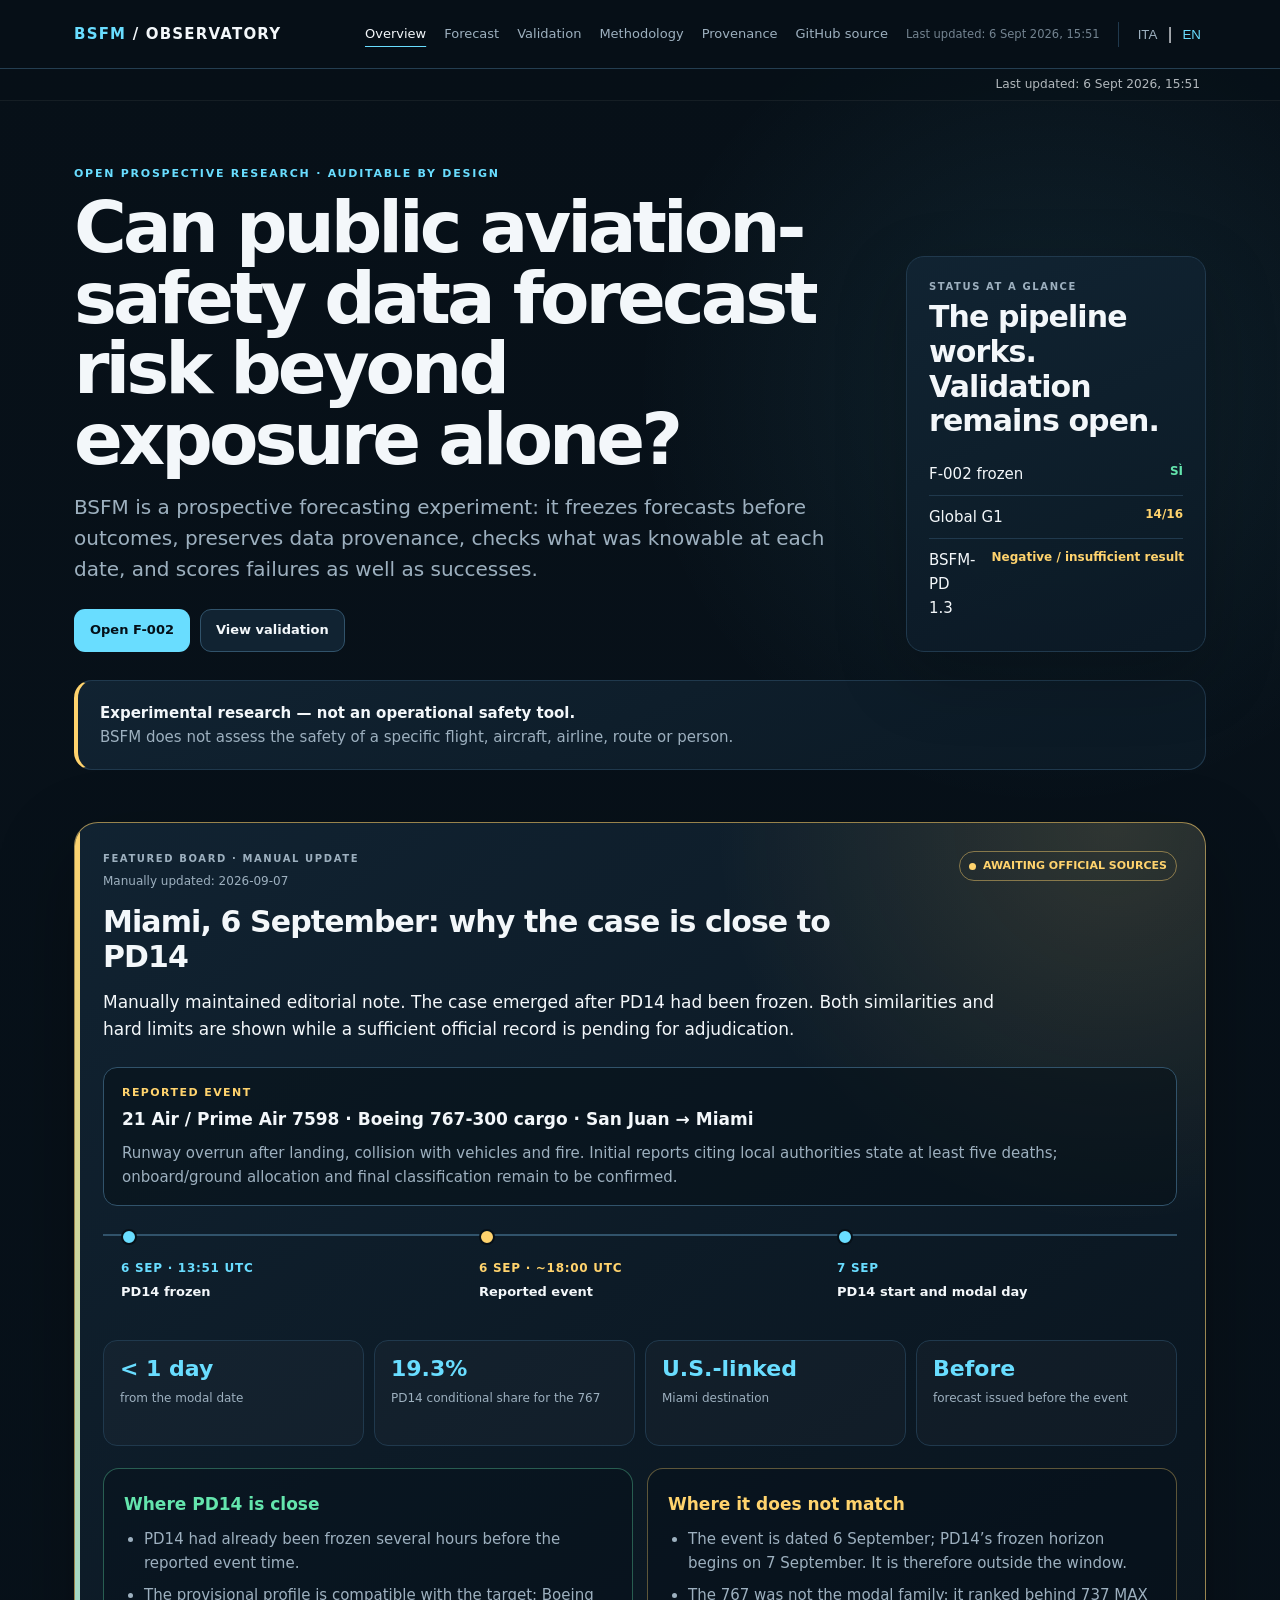
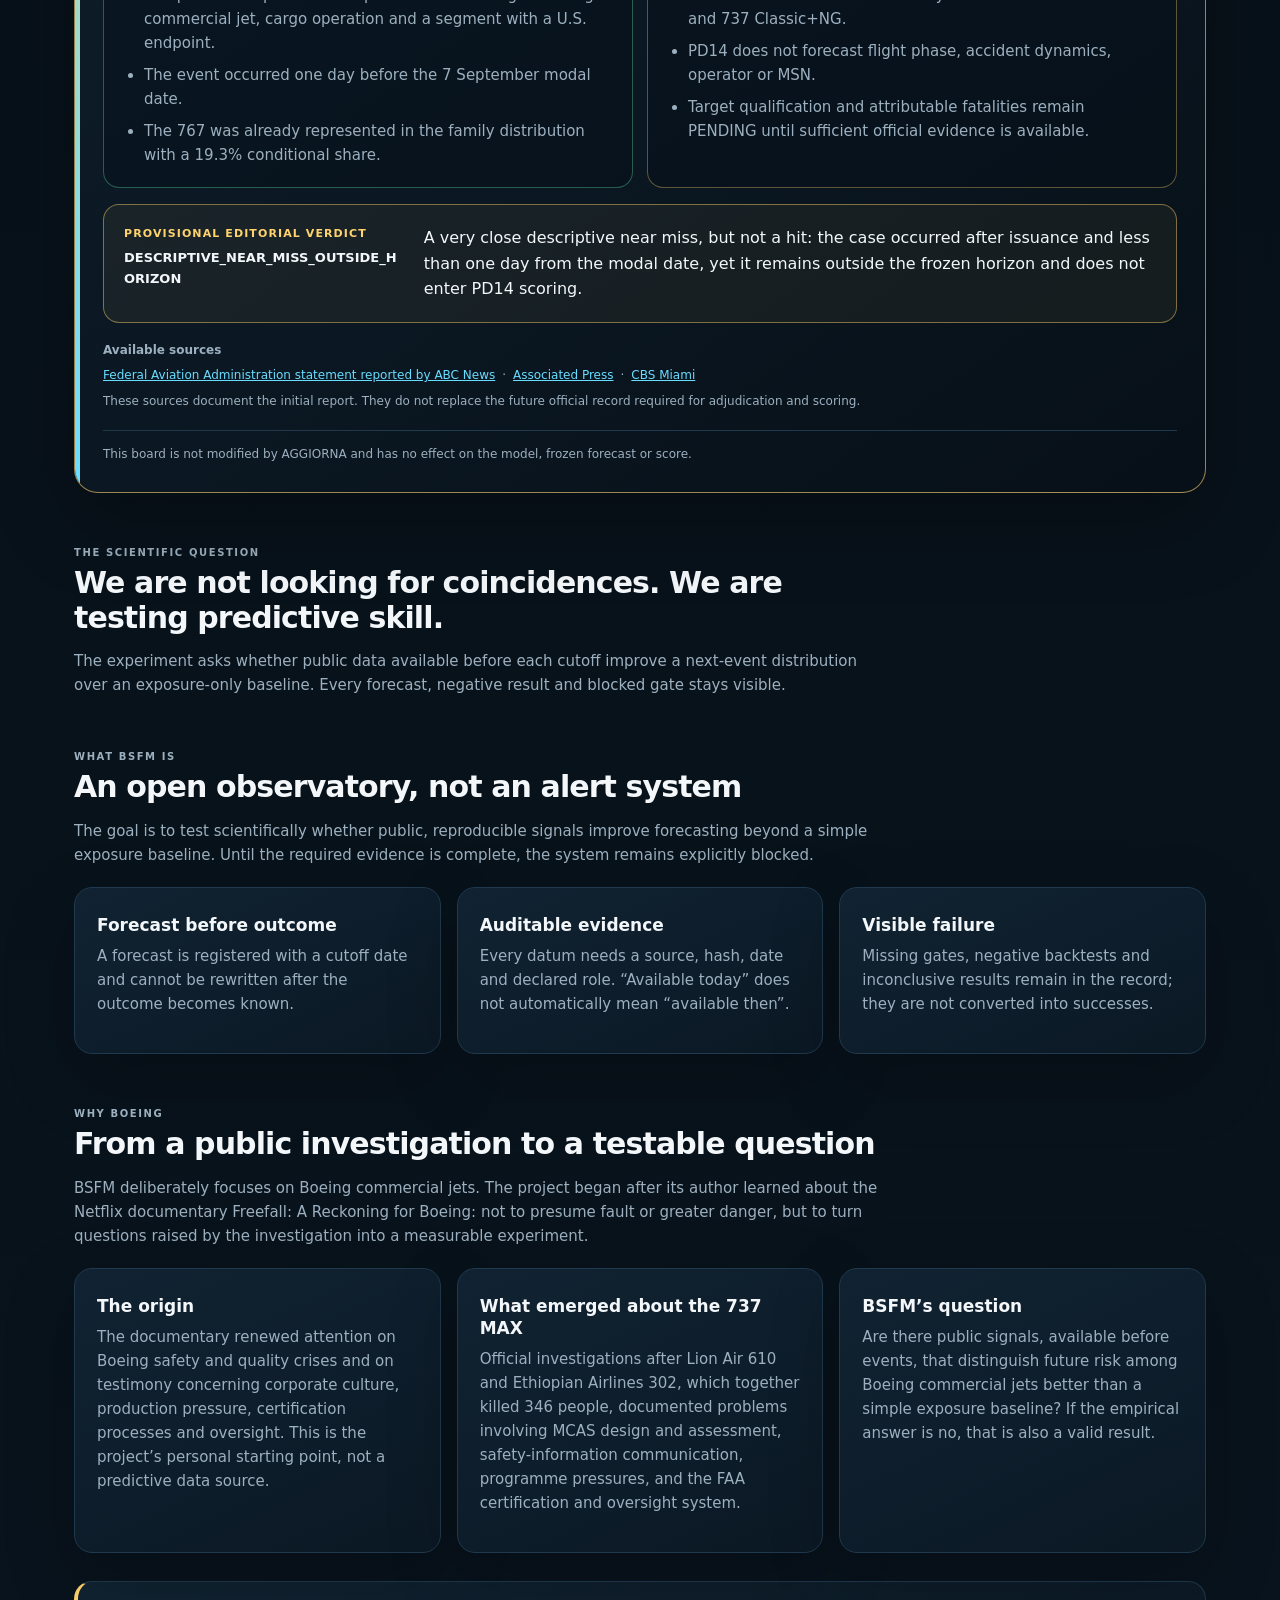
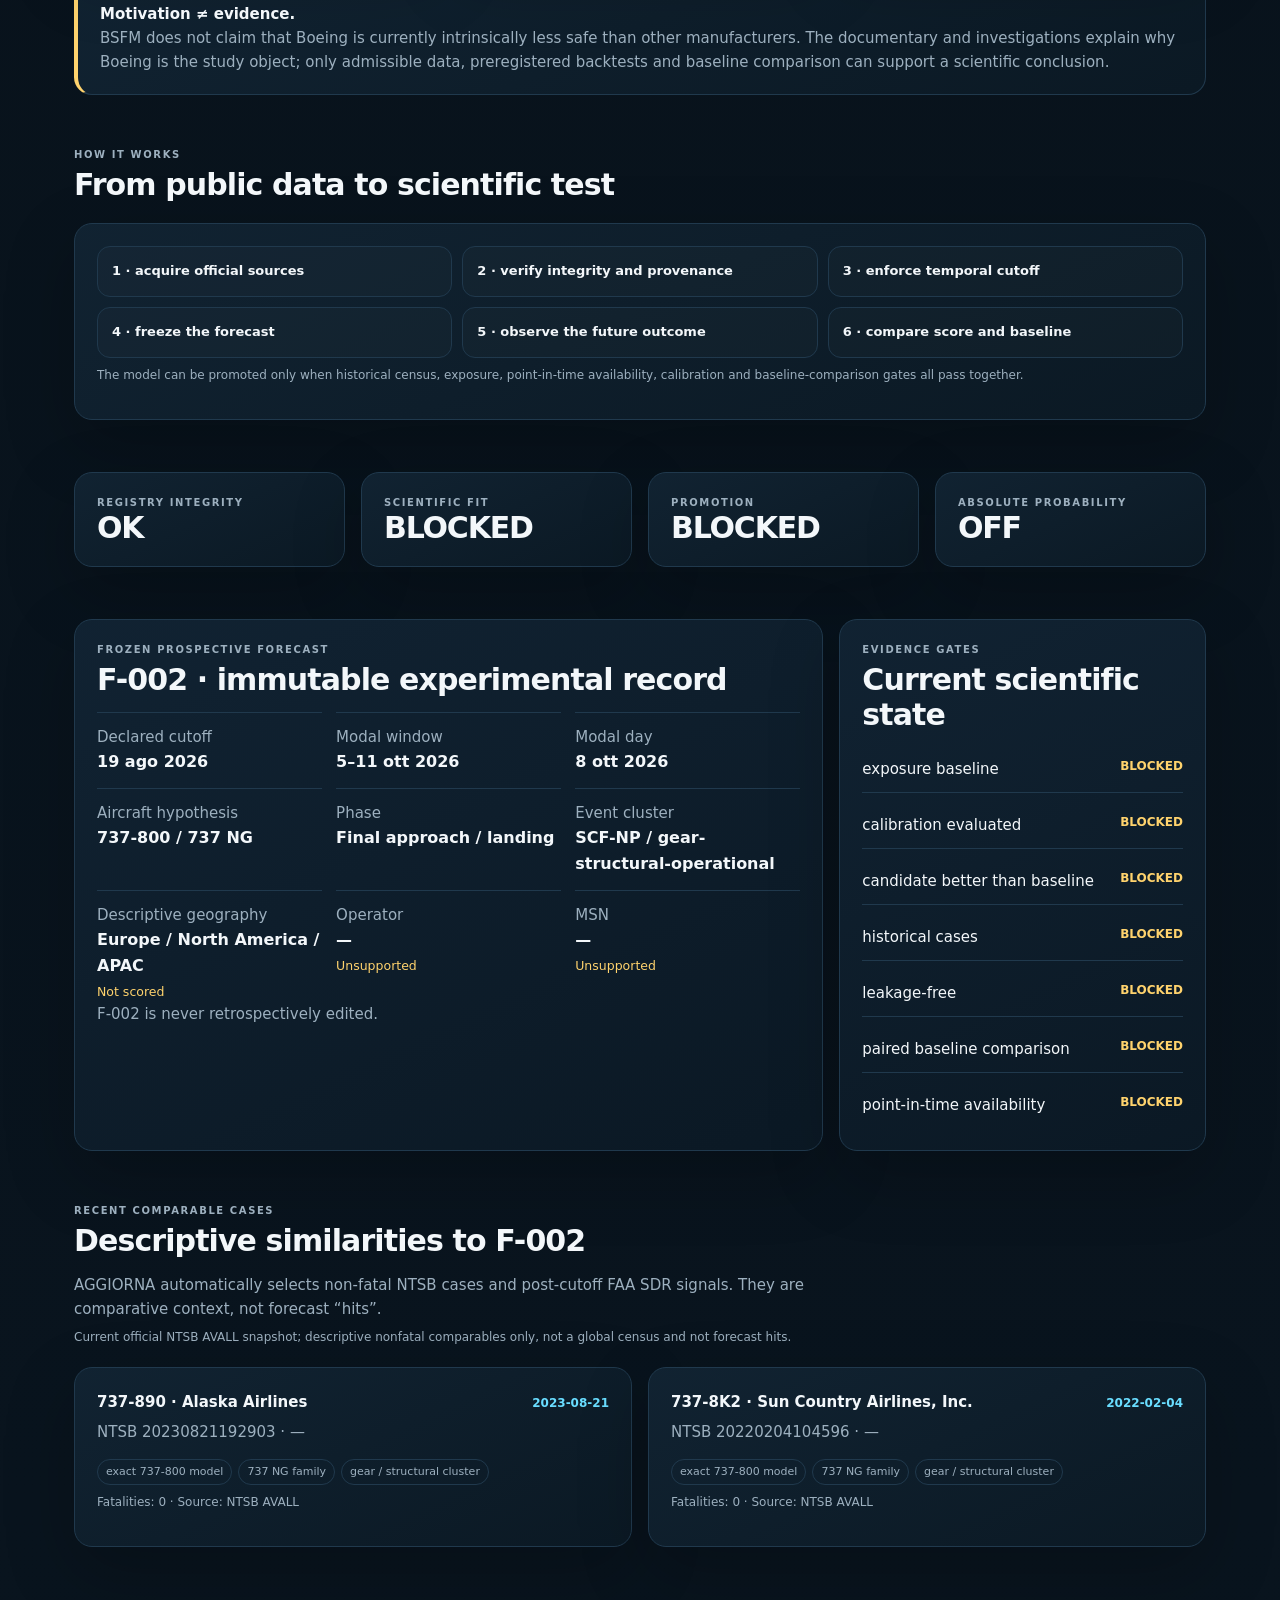
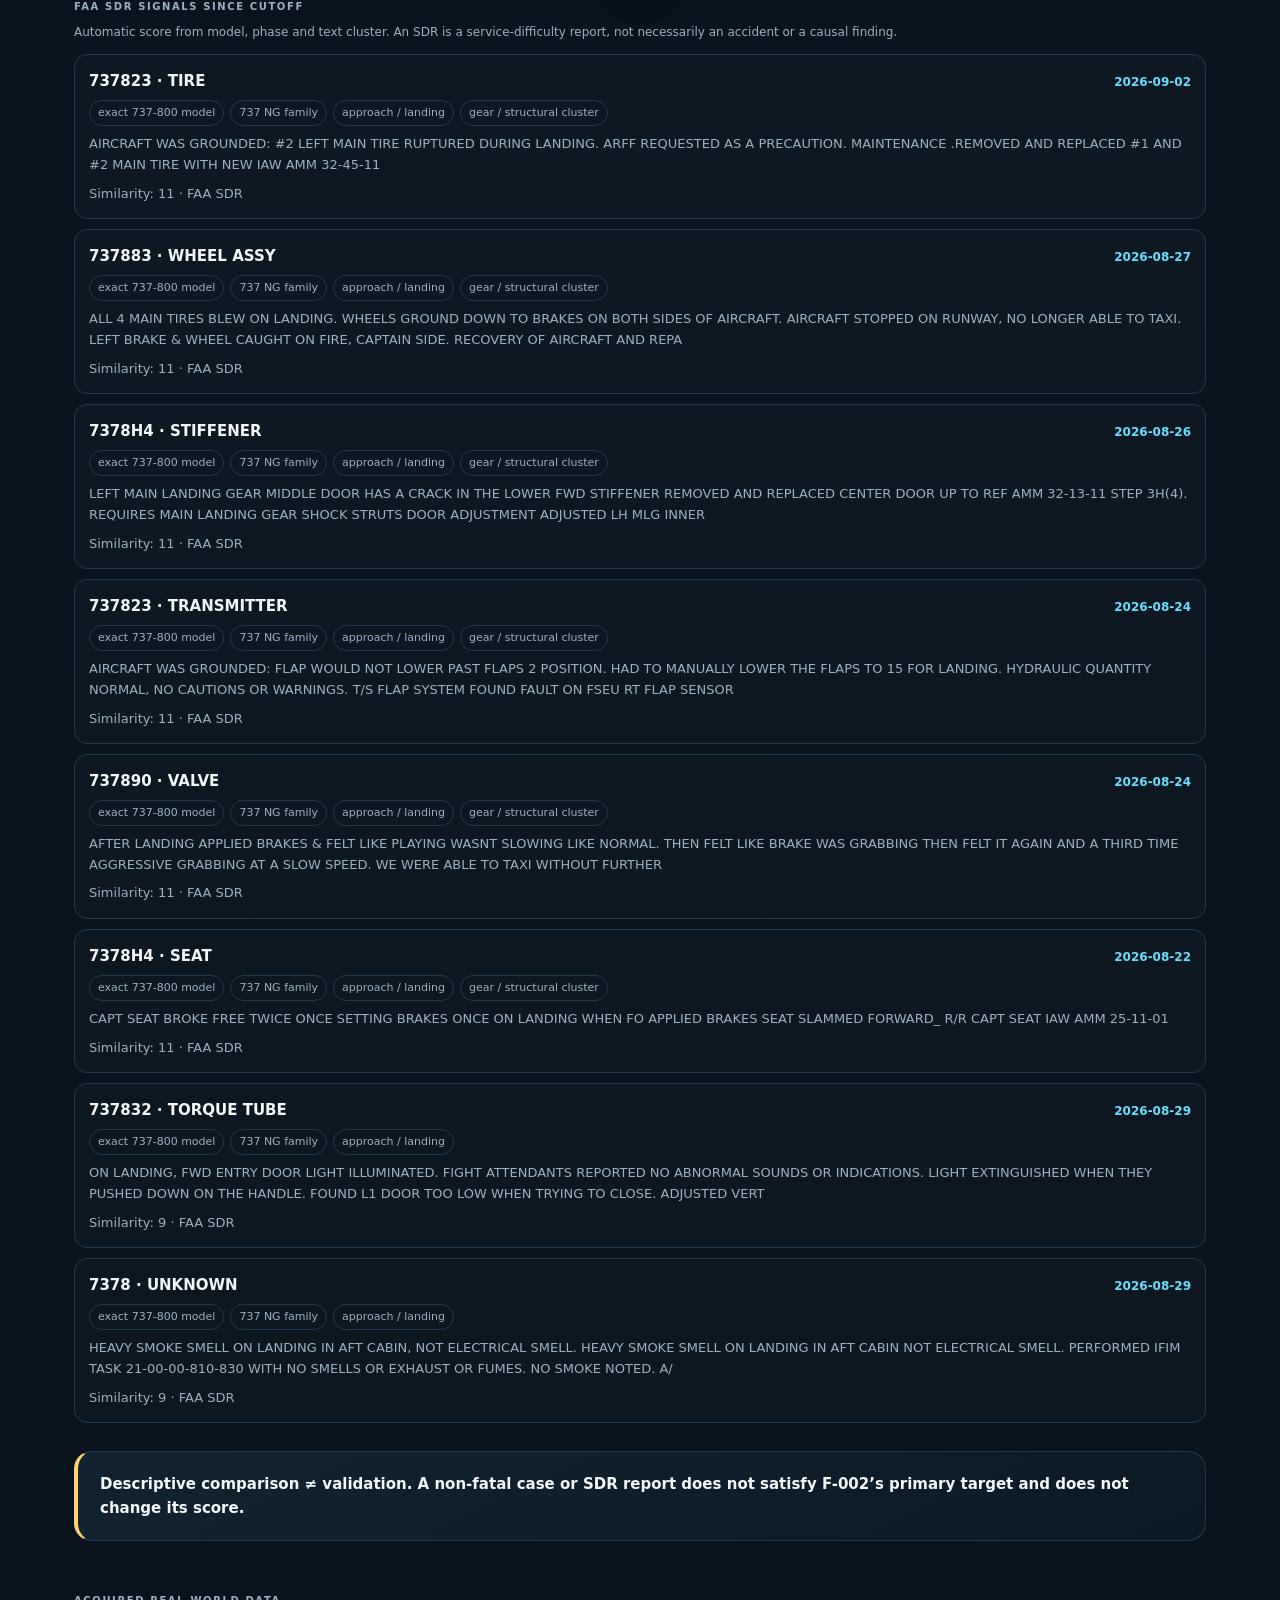
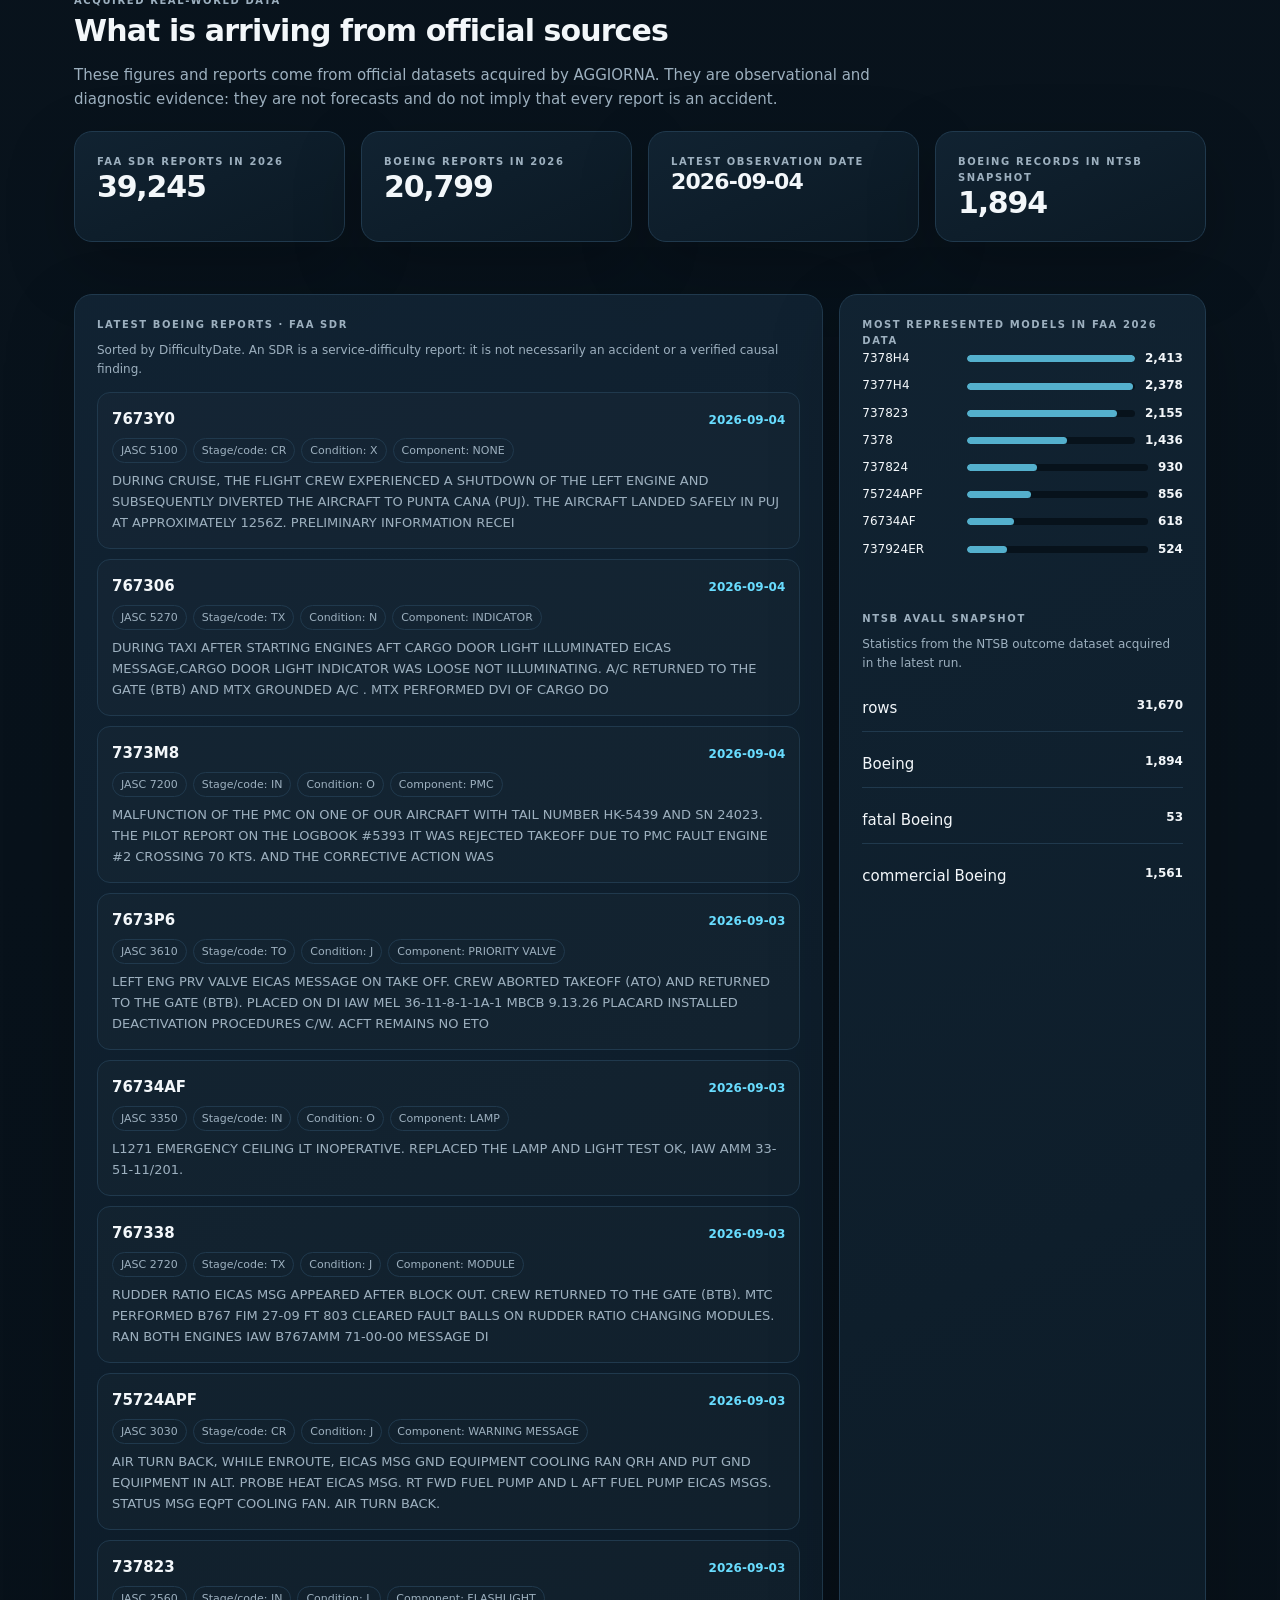
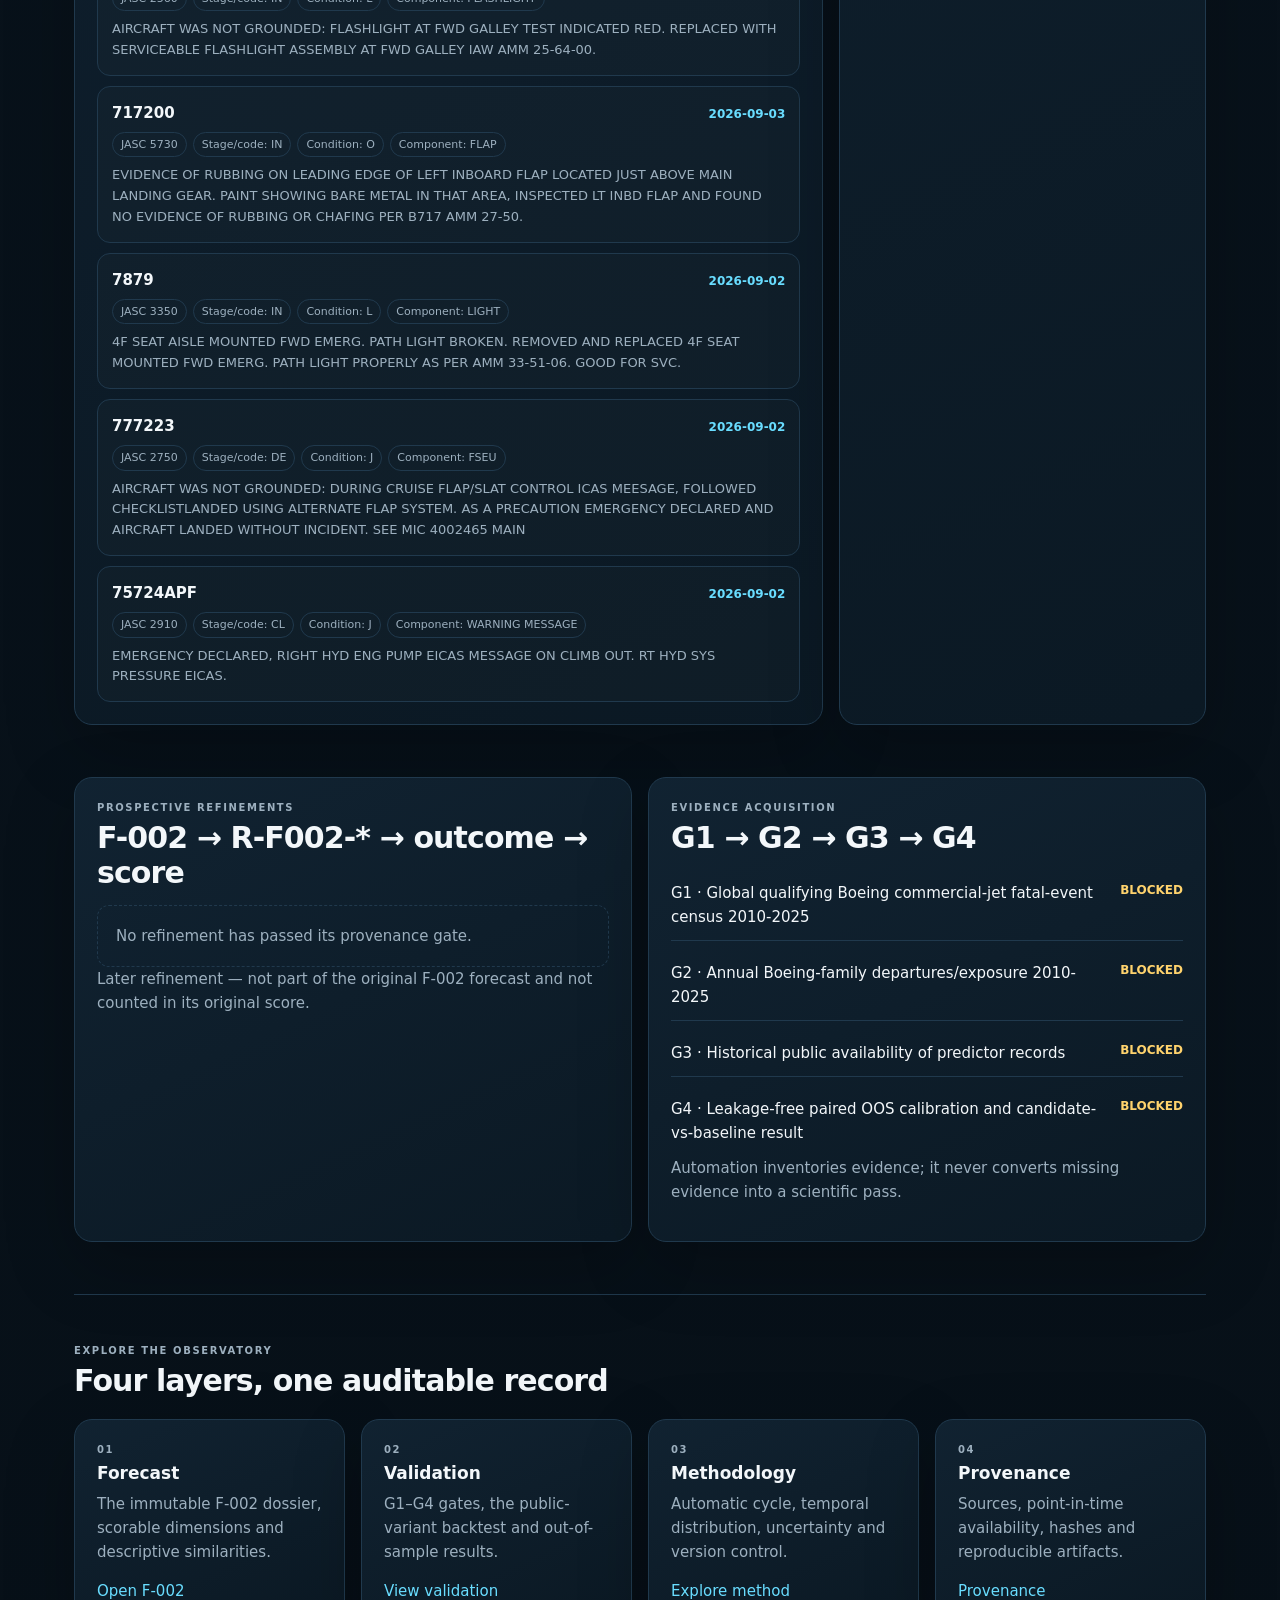
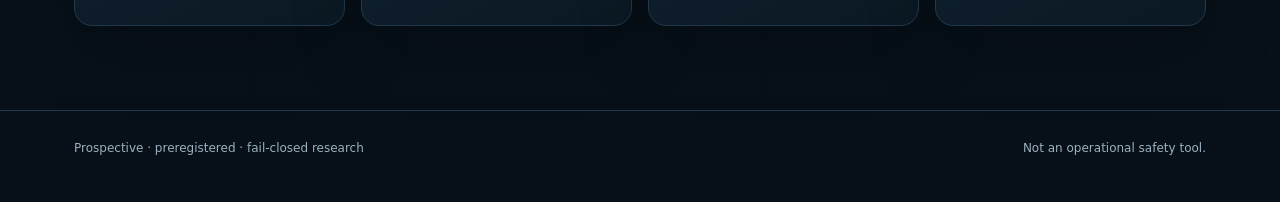
==== commit da2ee617: "feat(site): add manual PD14 editorial board" ====
--- a/site/index.html
+++ b/site/index.html
@@ -7,6 +7,7 @@
 <link rel="stylesheet" href="./styles.css">
 <script defer src="./i18n.js"></script>
 <script defer src="./page-copy.js"></script>
+<script defer src="./editorial-board.js"></script>
 <script defer src="./comparables.js"></script>
 </head>
 <body>
@@ -17,6 +18,8 @@
 <h1 data-i18n="hero_title">I dati pubblici sulla sicurezza aerea possono anticipare il rischio oltre la sola esposizione?</h1>
 <p class="lead" data-i18n="hero_lead">BSFM è un esperimento di previsione prospettica: congela le previsioni prima degli esiti, conserva la provenienza dei dati, verifica ciò che era conoscibile a ogni data e misura anche gli errori.</p><div class="button-row"><a class="button primary" href="./forecast.html" data-i18n="read_forecast">Apri F-002</a><a class="button" href="./validation.html" data-i18n="read_validation">Vedi la validazione</a></div></div><aside class="hero-panel"><div class="label" data-i18n="home_status_label">Stato in breve</div><h2 data-i18n="home_status_title">La pipeline funziona. La validazione resta aperta.</h2><div class="gate"><span data-i18n="home_frozen">F-002 congelata</span><b class="yes">SÌ</b></div><div class="gate"><span data-i18n="home_g1">G1 globale</span><b class="no">14/16</b></div><div class="gate"><span data-i18n="home_pd">BSFM-PD 1.3</span><b class="no" data-i18n="home_pd_value">Risultato negativo / insufficiente</b></div></aside></div>
 <div class="notice"><strong data-i18n="experimental">Ricerca sperimentale — non è uno strumento operativo di sicurezza.</strong><div class="muted" data-i18n="safety_note">BSFM non valuta la sicurezza di uno specifico volo, aeromobile, compagnia, rotta o persona.</div></div>
+
+<section class="section editorial-board" data-editorial-board aria-live="polite"><div class="empty">Caricamento della bacheca editoriale…</div></section>
 
 <section class="section"><div class="section-title"><div class="label" data-i18n="question_label">La domanda scientifica</div><h2 data-i18n="question_title">Non cerchiamo coincidenze. Cerchiamo capacità predittiva.</h2><p class="muted" data-i18n="question_body">L’esperimento chiede se dati pubblici, disponibili prima di ogni cutoff, migliorino una distribuzione del prossimo evento rispetto a una baseline di sola esposizione. Ogni previsione, risultato negativo e blocco rimane visibile.</p></div></section>
 
--- a/site/styles.css
+++ b/site/styles.css
@@ -13,3 +13,7 @@
 @media(max-width:820px){.wrap{padding-inline:18px}nav.wrap{min-height:60px;position:relative;gap:10px}.menu-toggle{display:block;order:3}.nav-menu{order:2;display:flex;position:static;align-items:center;gap:0;background:none;border:0;border-radius:0;padding:0;box-shadow:none}.nav-menu>.navlink,.nav-menu>.nav-update{display:none}.nav-menu>.lang{display:flex;border-left:1px solid var(--line);border-top:0;padding:0 8px 0 12px;margin:0}.nav-menu.open{display:flex;position:absolute;top:60px;left:12px;right:12px;flex-direction:column;align-items:stretch;gap:0;background:#0b1722;border:1px solid var(--line);border-radius:14px;padding:8px;box-shadow:0 20px 45px rgba(0,0,0,.35)}.nav-menu.open>.navlink,.nav-menu.open>.nav-update{display:block}.nav-menu.open>.nav-update{padding:10px 12px;color:var(--muted)}.nav-menu.open>.lang{position:absolute;top:-52px;right:54px;border-left:1px solid var(--line);padding:0 8px 0 12px;background:rgba(7,16,25,.98);border-radius:8px}.navlink{display:block;padding:13px 12px;border-radius:9px;font-size:14px}.navlink.active{background:var(--panel-strong);text-decoration:none}.s3,.s4,.s5,.s6,.s7,.s8{grid-column:1/-1}.facts,.step-grid{grid-template-columns:1fr}.fact.wide{grid-column:auto}.process{grid-template-columns:repeat(2,1fr)}.bar-row{grid-template-columns:minmax(80px,1fr) 2fr auto}.score-row{grid-template-columns:112px 1fr}.score-value{grid-column:2;text-align:left}.report-head{align-items:flex-start;flex-direction:column;gap:2px}.timeline-item{grid-template-columns:1fr;gap:3px}.footer-grid{flex-direction:column}main{padding-top:40px}h1{font-size:clamp(38px,12vw,54px)}table{min-width:640px;font-size:12px}}
 @media(max-width:520px){.brand{font-size:12px}.process{grid-template-columns:1fr}.card,.hero-panel{padding:18px}}
 @media(prefers-reduced-motion:reduce){html{scroll-behavior:auto}*{transition:none!important}}
+
+.editorial-board{scroll-margin-top:90px}.editorial-shell{position:relative;overflow:hidden;border:1px solid rgba(255,211,109,.58);border-radius:24px;padding:28px;background:radial-gradient(circle at 92% 0,rgba(255,211,109,.14),transparent 25rem),linear-gradient(145deg,rgba(17,35,50,.99),rgba(7,16,24,.99));box-shadow:0 28px 80px rgba(0,0,0,.28)}.editorial-shell::before{position:absolute;inset:0 auto 0 0;width:5px;background:linear-gradient(var(--warn),var(--accent));content:""}.editorial-head{display:flex;justify-content:space-between;gap:18px;align-items:flex-start}.editorial-date{margin-top:5px;color:var(--muted);font-size:12px}.status-chip.pending{border-color:rgba(255,211,109,.45);color:var(--warn)}.editorial-shell h2{max-width:800px;margin-top:14px}.editorial-intro{max-width:900px;color:var(--text);font-size:17px}.editorial-event{margin:24px 0;padding:16px 18px;border:1px solid var(--line-bright);border-radius:14px;background:rgba(7,16,24,.56)}.editorial-event>strong,.editorial-event>span{display:block}.editorial-event>strong{color:var(--warn);font-size:11px;letter-spacing:.13em;text-transform:uppercase}.editorial-event>span{margin-top:4px;font-size:17px;font-weight:800}.editorial-event p{margin:8px 0 0;color:var(--muted)}.editorial-timeline{display:grid;grid-template-columns:repeat(3,1fr);margin:28px 0 22px}.editorial-time{position:relative;min-height:84px;padding:23px 18px 0;border-top:2px solid var(--line-bright)}.editorial-time::before{position:absolute;top:-7px;left:18px;width:12px;height:12px;border:2px solid var(--bg);border-radius:50%;background:var(--accent);content:""}.editorial-time-event::before{background:var(--warn)}.editorial-time span,.editorial-time strong{display:block}.editorial-time span{color:var(--accent);font-size:12px;font-weight:850;letter-spacing:.06em}.editorial-time-event span{color:var(--warn)}.editorial-time strong{margin-top:4px;font-size:13px}.editorial-signals{display:grid;grid-template-columns:repeat(4,1fr);gap:10px}.editorial-signal{min-height:106px;padding:16px;border:1px solid var(--line);border-radius:14px;background:rgba(255,255,255,.025)}.editorial-signal strong,.editorial-signal span{display:block}.editorial-signal strong{color:var(--accent);font-size:22px;line-height:1.1}.editorial-signal span{margin-top:8px;color:var(--muted);font-size:12px}.editorial-compare{display:grid;grid-template-columns:1fr 1fr;gap:14px;margin-top:22px}.editorial-column{border:1px solid var(--line);border-radius:16px;padding:20px;background:rgba(7,16,24,.42)}.editorial-close{border-color:rgba(100,229,173,.35)}.editorial-limits{border-color:rgba(255,211,109,.35)}.editorial-close h3{color:var(--ok)}.editorial-limits h3{color:var(--warn)}.editorial-column ul{margin:12px 0 0;padding-left:20px}.editorial-column li{margin-top:8px;color:var(--muted)}.editorial-verdict{display:grid;grid-template-columns:minmax(180px,.55fr) 1.45fr;gap:22px;margin-top:16px;padding:20px;border:1px solid rgba(255,211,109,.45);border-radius:16px;background:rgba(255,211,109,.055)}.editorial-verdict span,.editorial-verdict strong{display:block}.editorial-verdict span{color:var(--warn);font-size:11px;font-weight:850;letter-spacing:.1em;text-transform:uppercase}.editorial-verdict strong{margin-top:5px;font-size:13px;overflow-wrap:anywhere}.editorial-verdict p{margin:0;color:var(--text);font-size:16px}.editorial-sources{margin-top:18px;color:var(--muted);font-size:12px}.editorial-sources>div{display:flex;flex-wrap:wrap;gap:7px;margin-top:6px}.editorial-sources a{color:var(--accent)}.editorial-sources p{margin:7px 0 0}.editorial-manual{margin:18px 0 0;padding-top:14px;border-top:1px solid var(--line);color:var(--muted);font-size:12px}
+@media(max-width:820px){.editorial-shell{padding:22px}.editorial-head{display:grid}.editorial-timeline{grid-template-columns:1fr;margin-left:6px}.editorial-time{min-height:70px;padding:10px 0 14px 24px;border-top:0;border-left:2px solid var(--line-bright)}.editorial-time::before{top:10px;left:-7px}.editorial-signals{grid-template-columns:repeat(2,1fr)}.editorial-compare,.editorial-verdict{grid-template-columns:1fr}}
+@media(max-width:520px){.editorial-signals{grid-template-columns:1fr}.editorial-signal{min-height:0}.editorial-shell h2{font-size:28px}}
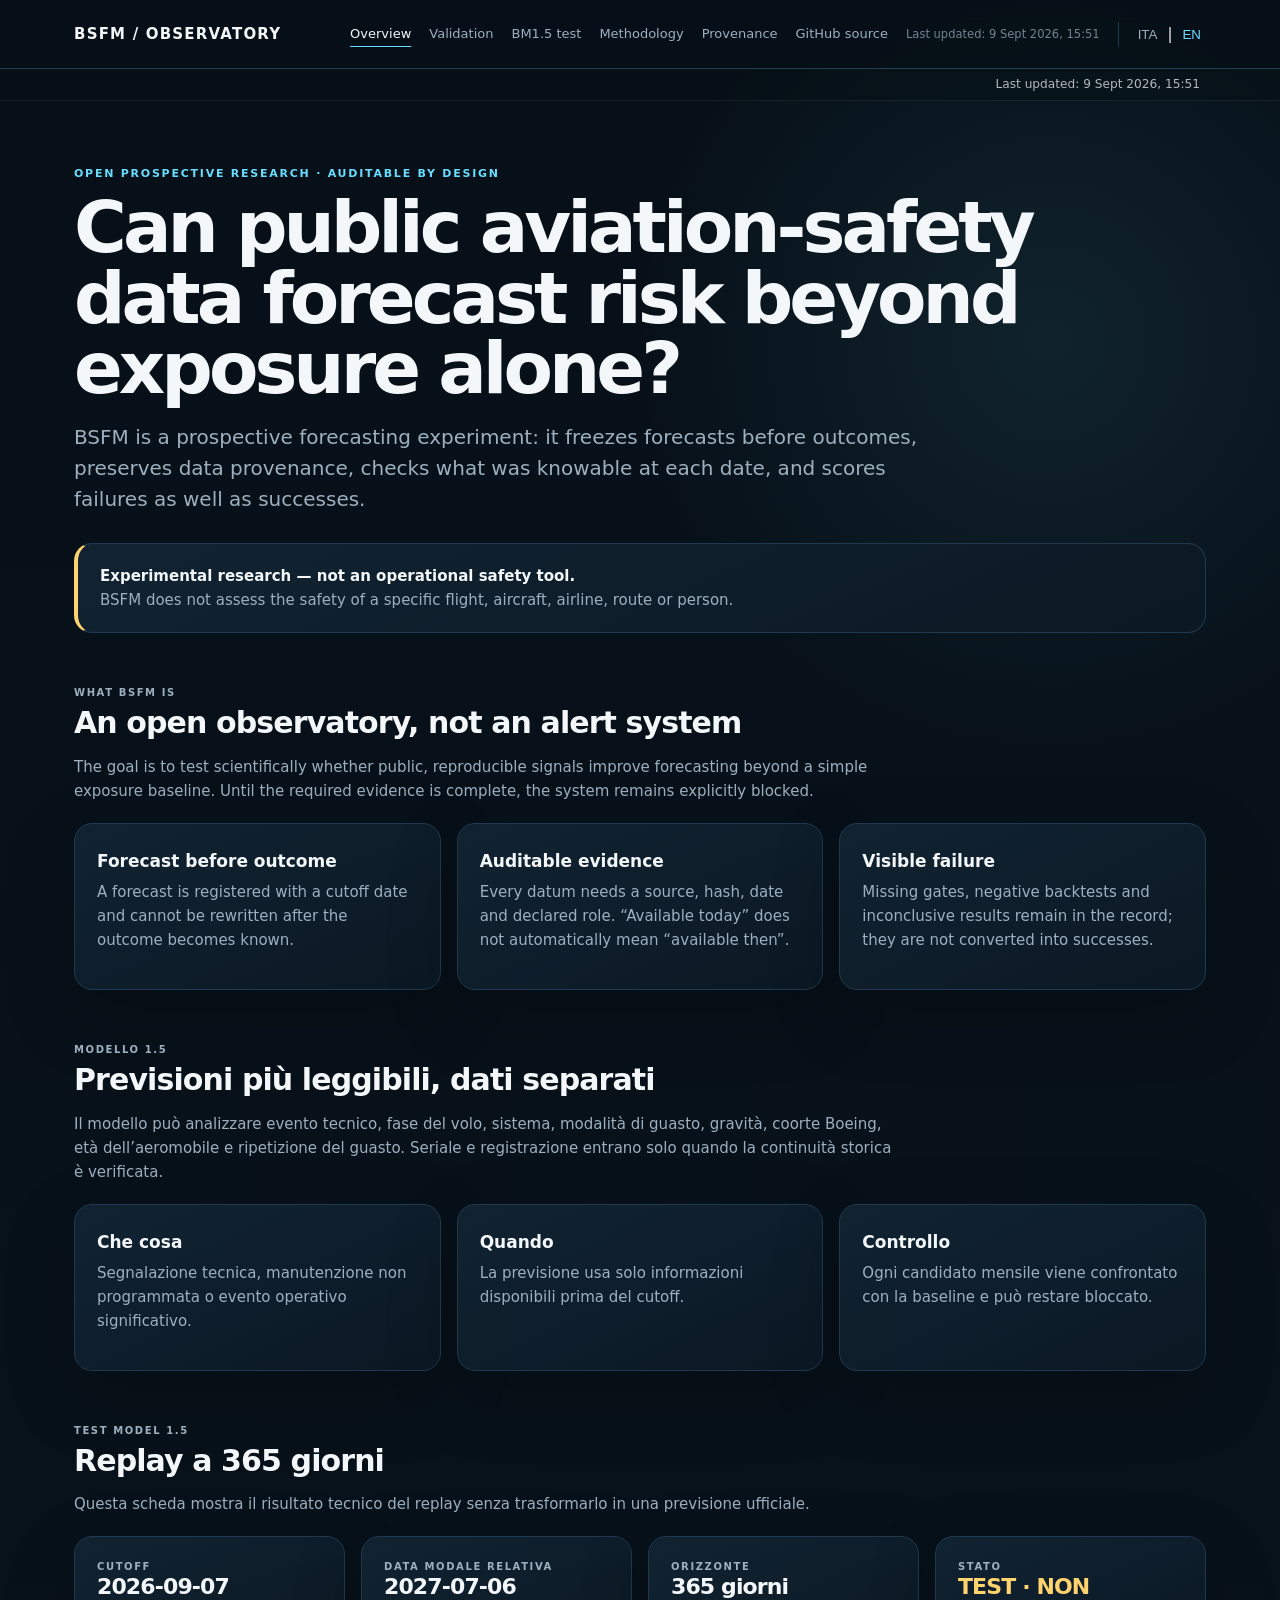
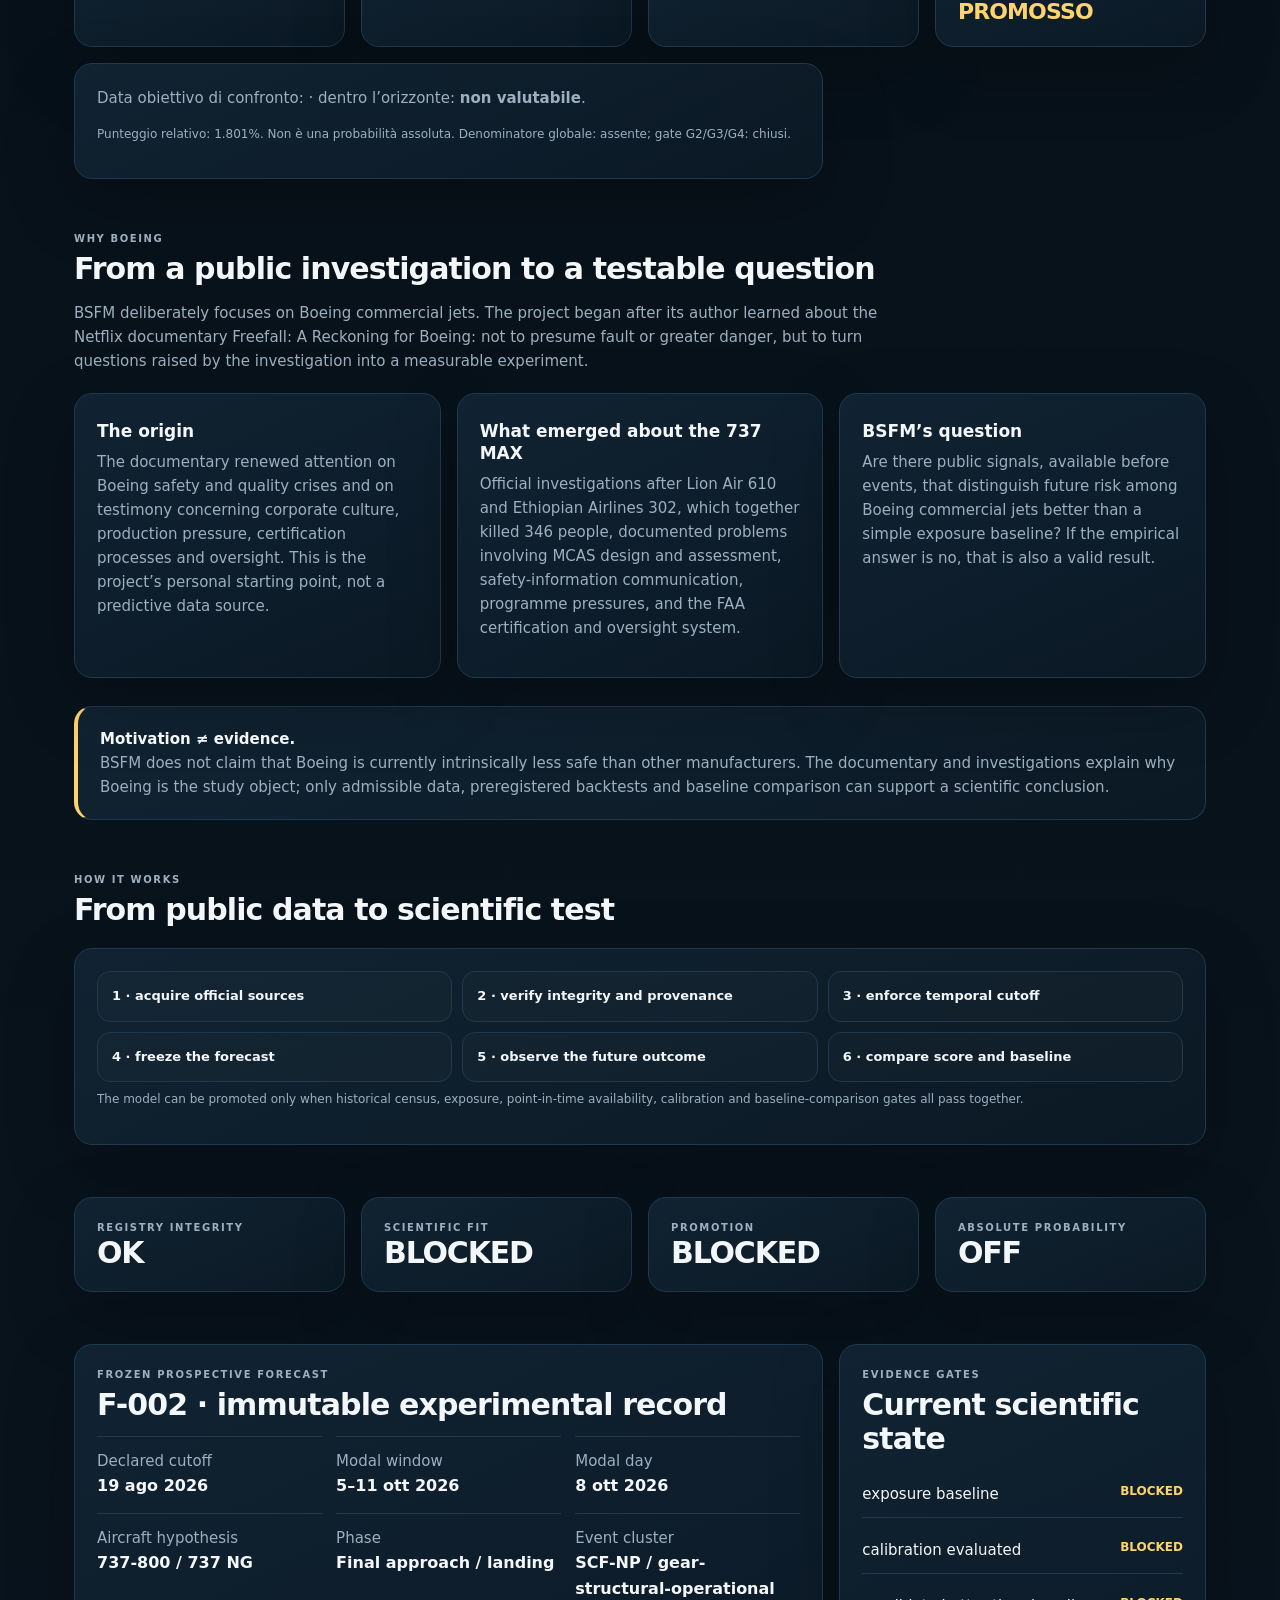
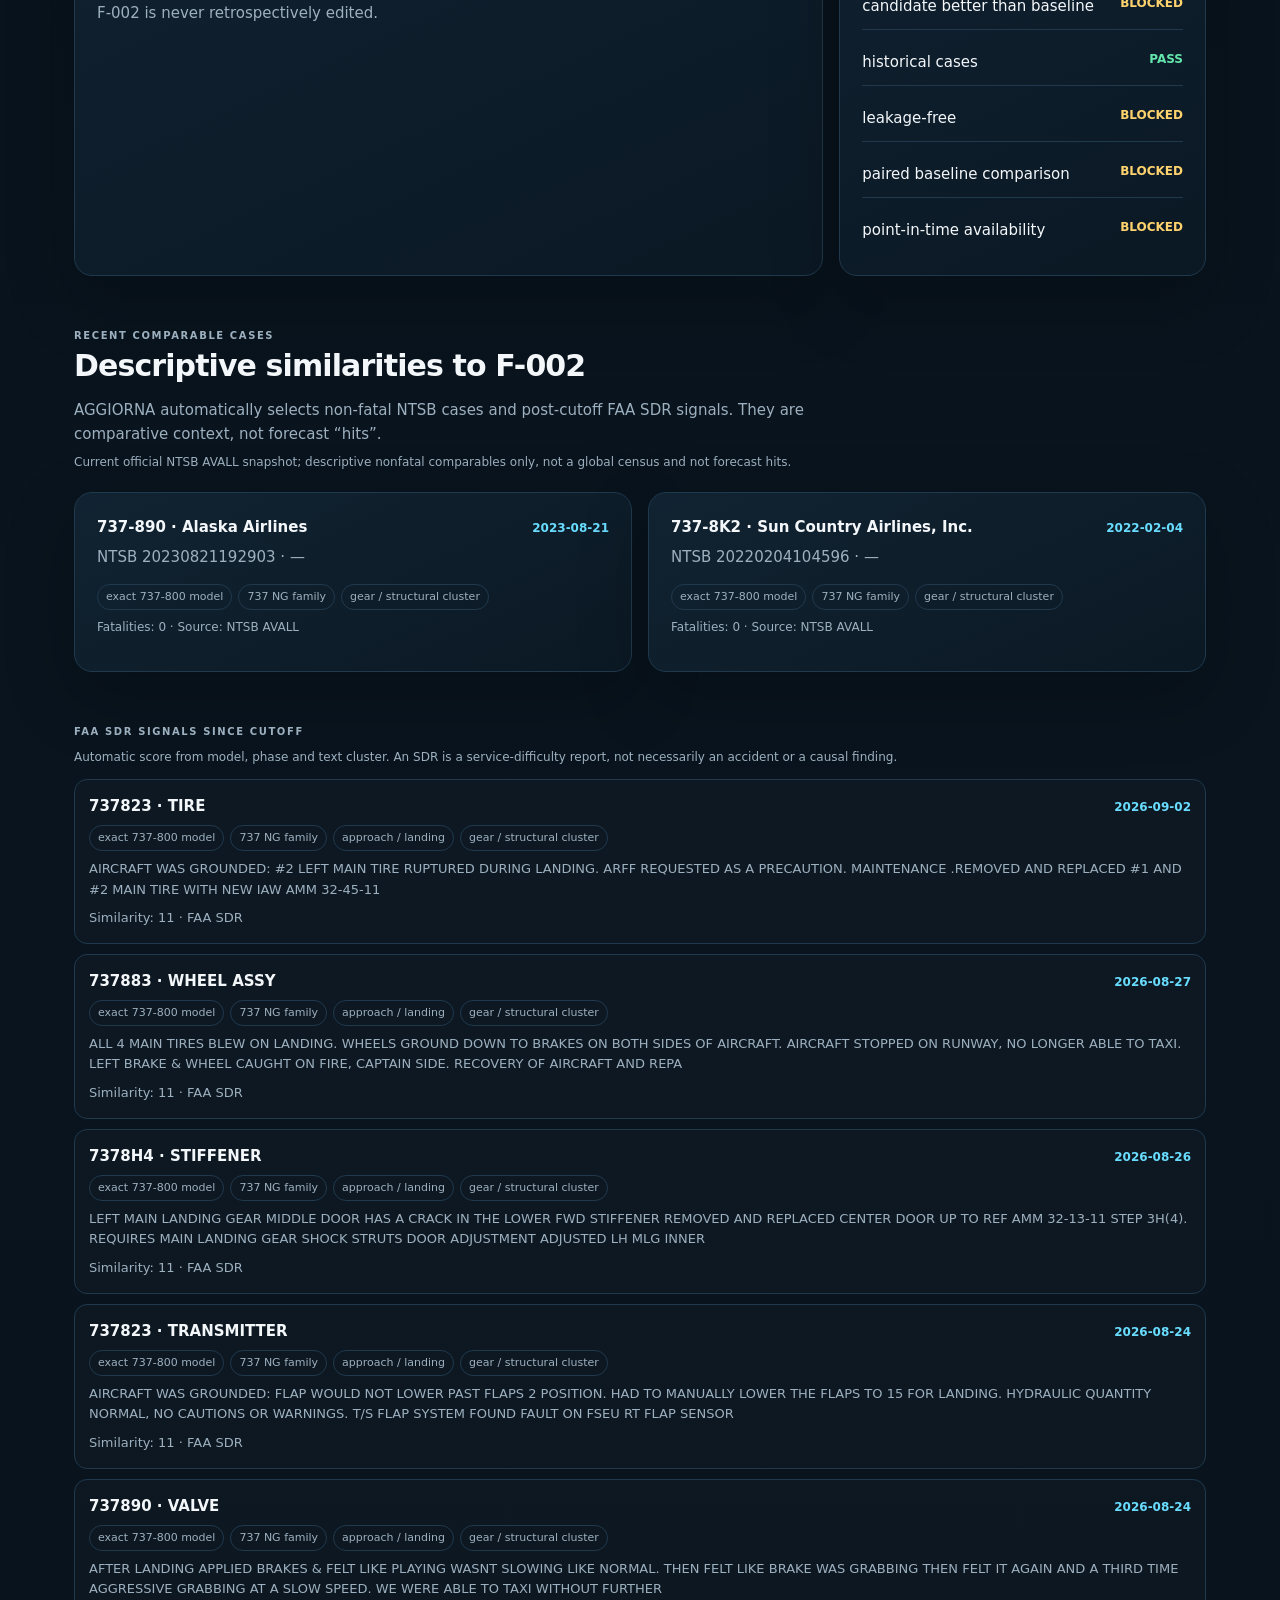
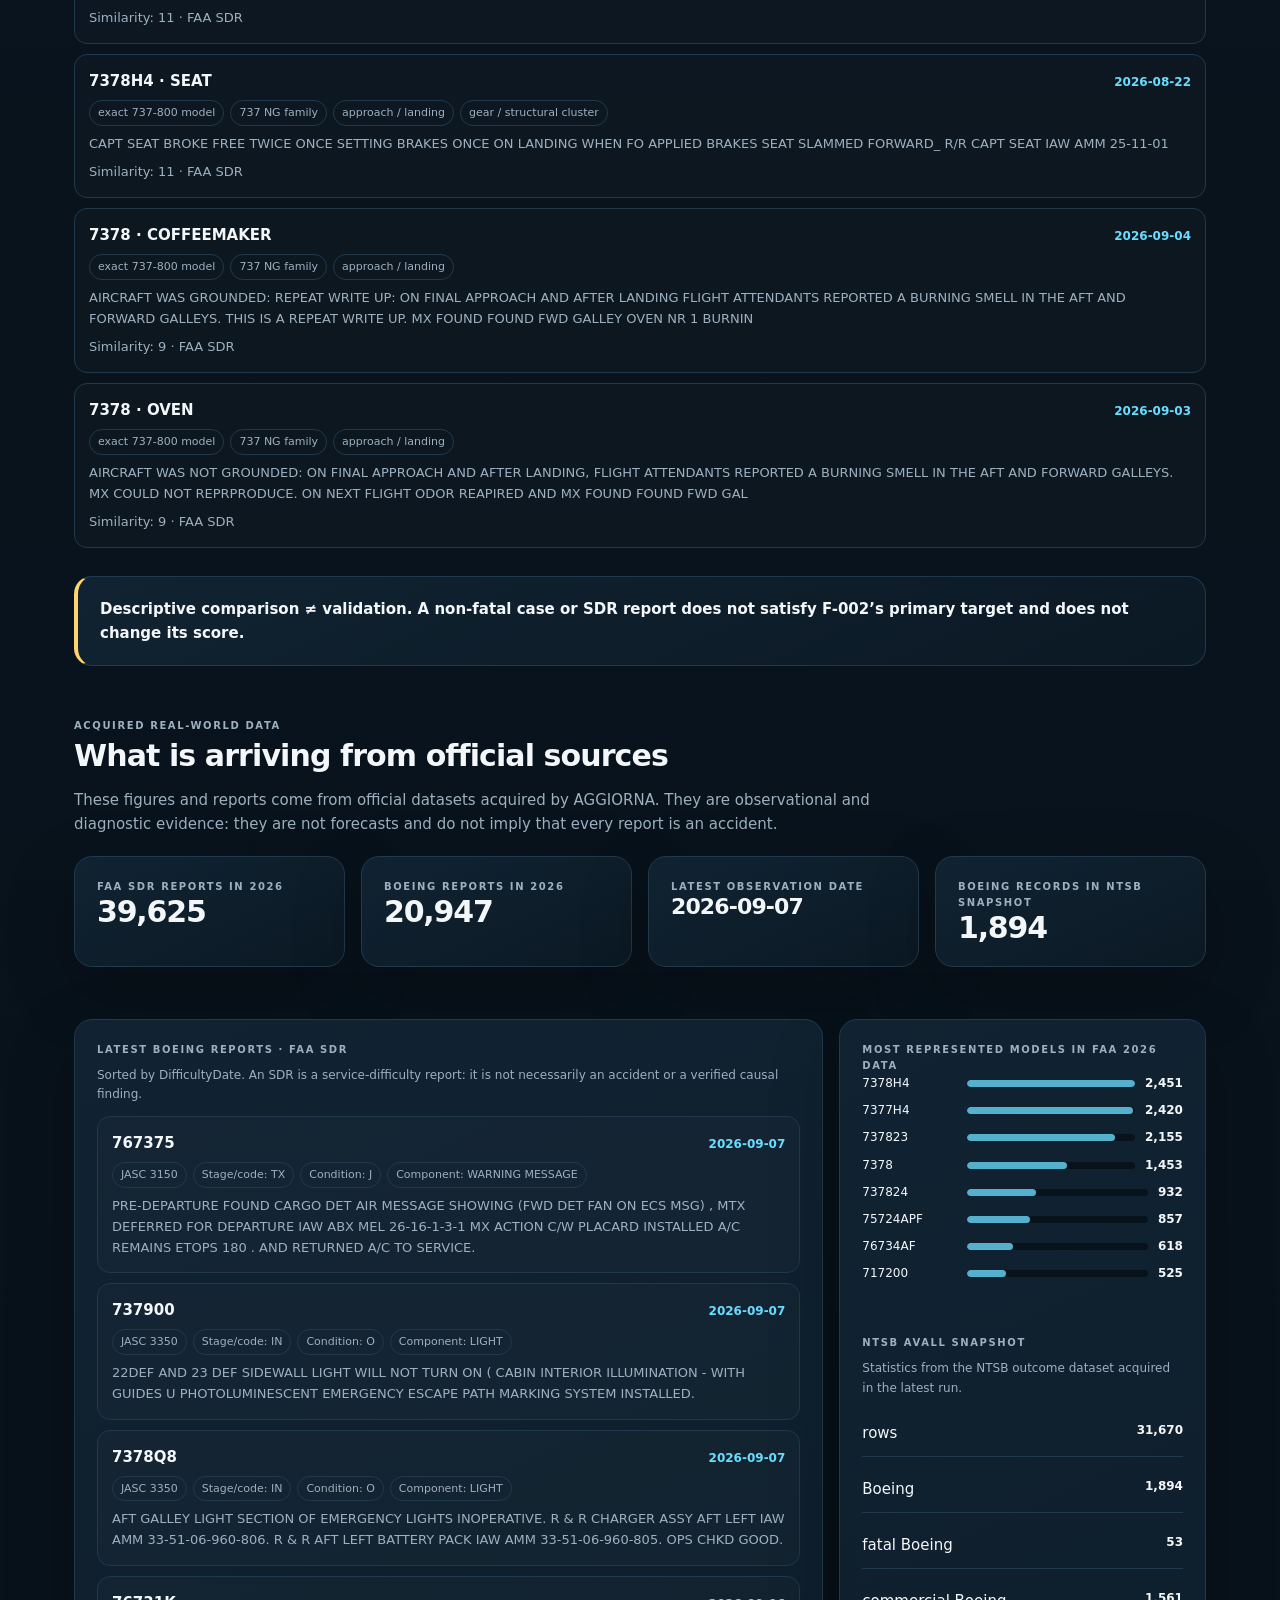
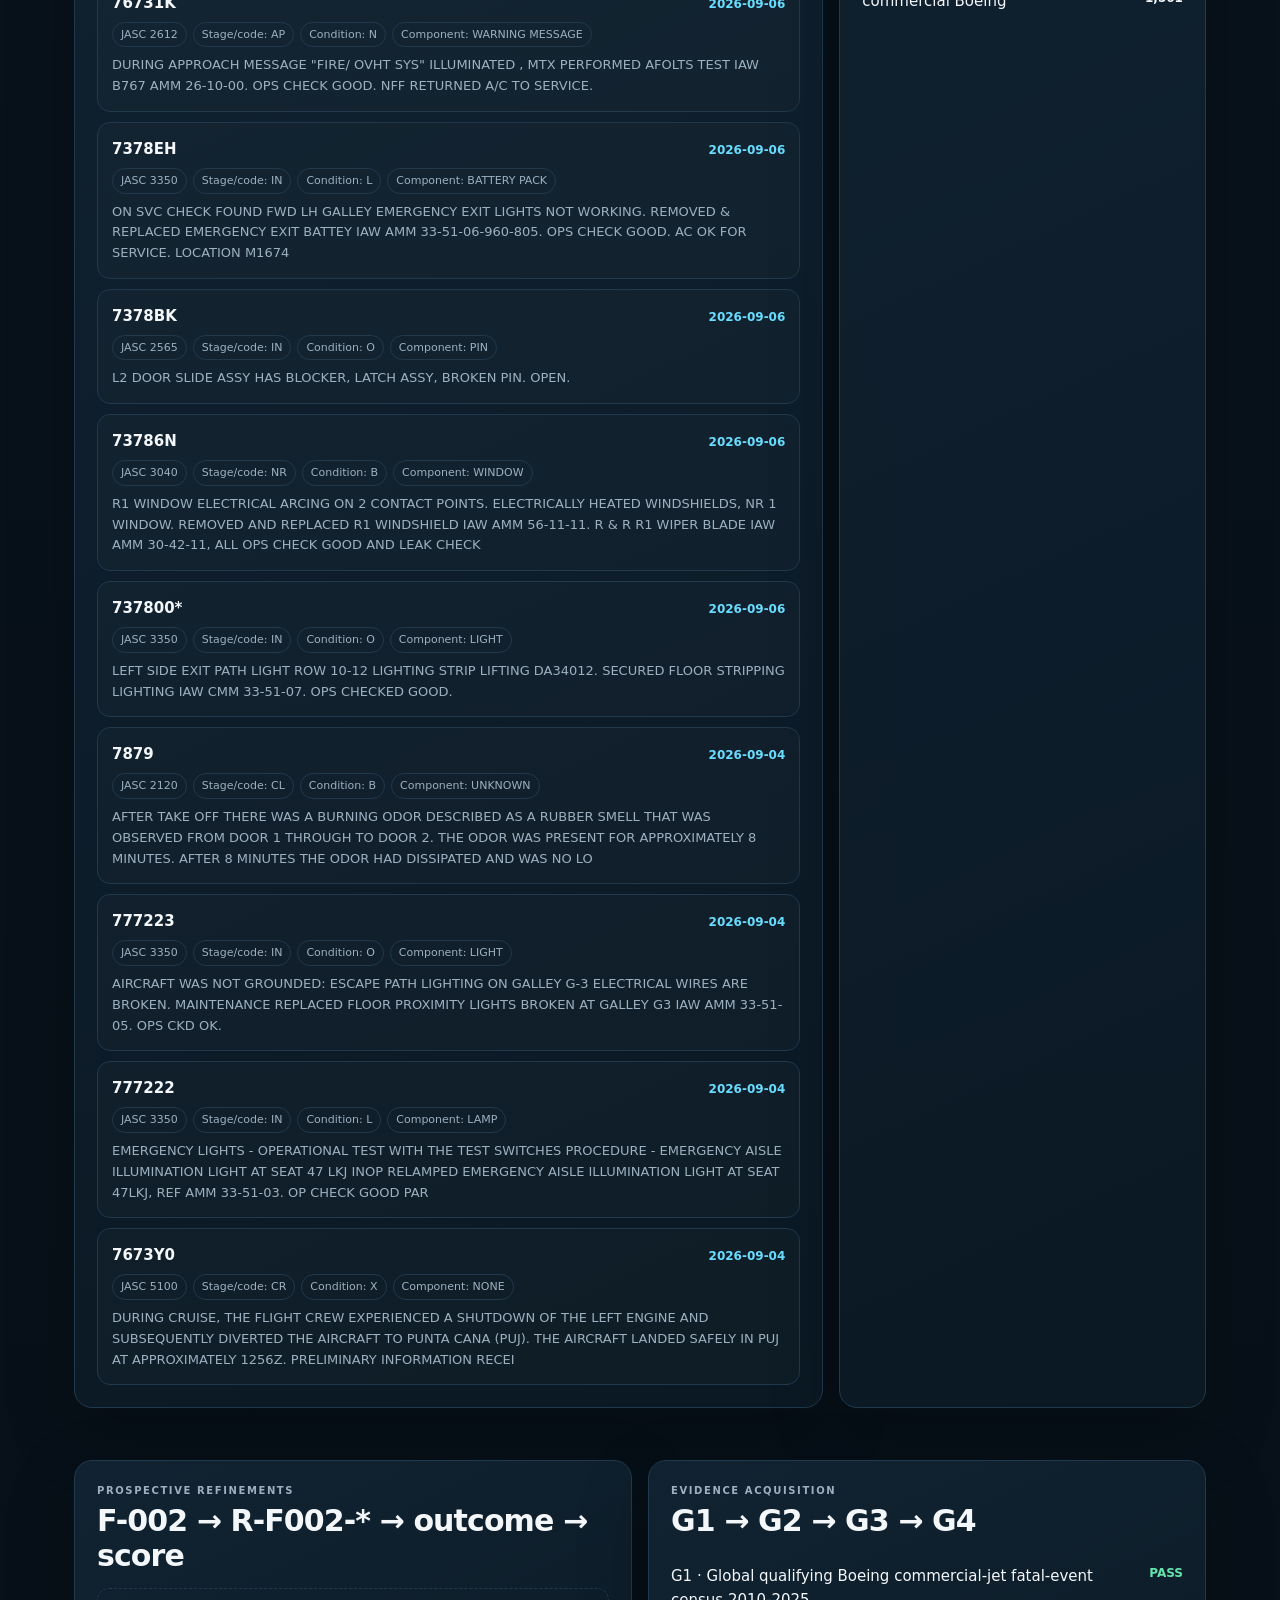
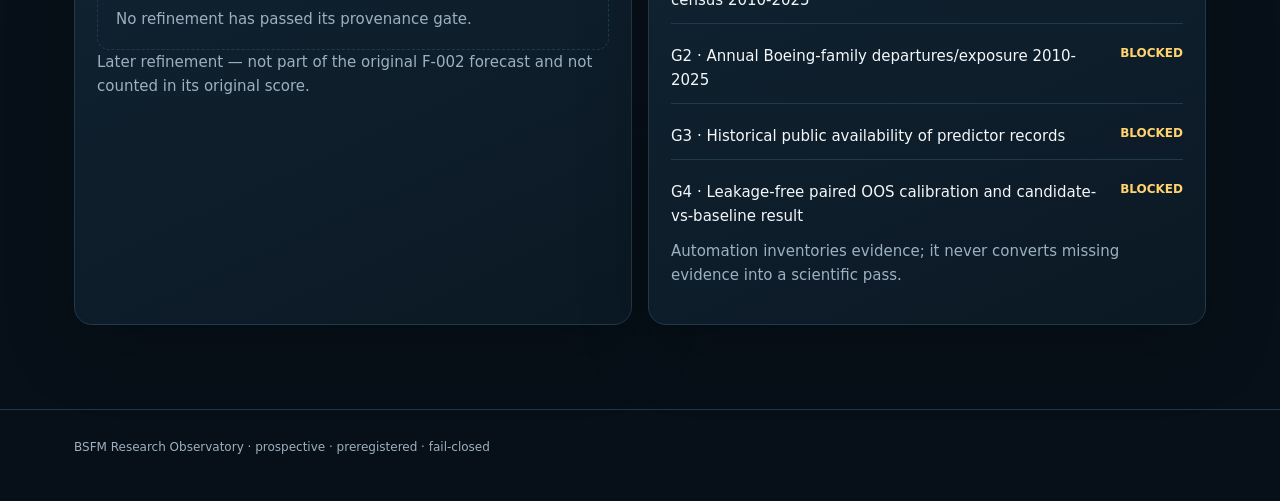
==== commit cba681d3: "Add BM1.5 development test pages" ====
--- a/site/index.html
+++ b/site/index.html
@@ -6,24 +6,21 @@
 <title>BSFM · Research Observatory</title>
 <link rel="stylesheet" href="./styles.css">
 <script defer src="./i18n.js"></script>
-<script defer src="./page-copy.js"></script>
-<script defer src="./editorial-board.js"></script>
 <script defer src="./comparables.js"></script>
 </head>
 <body>
-<a class="skip-link" href="#content" data-i18n="skip_content">Vai al contenuto</a>
-<header class="top"><nav class="wrap" aria-label="Main navigation"><div class="brand"><span class="brand-mark">BSFM</span> / OBSERVATORY</div><button class="menu-toggle" aria-expanded="false" aria-controls="site-menu" data-i18n="menu">Menu</button><div class="nav-menu" id="site-menu"><a class="navlink active" href="./" data-i18n="overview">Panoramica</a><a class="navlink" href="./forecast.html" data-i18n="forecast">Previsione</a><a class="navlink" href="./validation.html" data-i18n="validation">Validazione</a><a class="navlink" href="./methodology.html" data-i18n="methodology">Metodologia</a><a class="navlink" href="./provenance.html" data-i18n="provenance">Provenienza</a><span class="lang"><button type="button" data-lang="it">ITA</button><span>|</span><button type="button" data-lang="en">EN</button></span></div></nav></header>
-<main class="wrap" id="content">
-<div class="hero"><div class="hero-copy"><div class="eyebrow" data-i18n="hero_eyebrow">Osservatorio di ricerca prospettica · verificabile per costruzione</div>
+<header class="top"><nav class="wrap"><div class="brand">BSFM / OBSERVATORY</div><button class="menu-toggle" aria-expanded="false" aria-controls="site-menu" data-i18n="menu">Menu</button><div class="nav-menu" id="site-menu"><a class="navlink active" href="./" data-i18n="overview">Panoramica</a><a class="navlink" href="./validation.html" data-i18n="validation">Validazione</a><a class="navlink" href="./model-15.html">BM1.5 test</a><a class="navlink" href="./methodology.html" data-i18n="methodology">Metodologia</a><a class="navlink" href="./provenance.html" data-i18n="provenance">Provenienza</a><span class="lang"><button data-lang="it">ITA</button><span>|</span><button data-lang="en">EN</button></span></div></nav></header>
+<main class="wrap">
+<div class="eyebrow" data-i18n="hero_eyebrow">Osservatorio di ricerca prospettica · verificabile per costruzione</div>
 <h1 data-i18n="hero_title">I dati pubblici sulla sicurezza aerea possono anticipare il rischio oltre la sola esposizione?</h1>
-<p class="lead" data-i18n="hero_lead">BSFM è un esperimento di previsione prospettica: congela le previsioni prima degli esiti, conserva la provenienza dei dati, verifica ciò che era conoscibile a ogni data e misura anche gli errori.</p><div class="button-row"><a class="button primary" href="./forecast.html" data-i18n="read_forecast">Apri F-002</a><a class="button" href="./validation.html" data-i18n="read_validation">Vedi la validazione</a></div></div><aside class="hero-panel"><div class="label" data-i18n="home_status_label">Stato in breve</div><h2 data-i18n="home_status_title">La pipeline funziona. La validazione resta aperta.</h2><div class="gate"><span data-i18n="home_frozen">F-002 congelata</span><b class="yes">SÌ</b></div><div class="gate"><span data-i18n="home_g1">G1 globale</span><b class="no">14/16</b></div><div class="gate"><span data-i18n="home_pd">BSFM-PD 1.3</span><b class="no" data-i18n="home_pd_value">Risultato negativo / insufficiente</b></div></aside></div>
+<p class="lead" data-i18n="hero_lead">BSFM è un esperimento di previsione prospettica: congela le previsioni prima degli esiti, conserva la provenienza dei dati, verifica ciò che era conoscibile a ogni data e misura anche gli errori.</p>
 <div class="notice"><strong data-i18n="experimental">Ricerca sperimentale — non è uno strumento operativo di sicurezza.</strong><div class="muted" data-i18n="safety_note">BSFM non valuta la sicurezza di uno specifico volo, aeromobile, compagnia, rotta o persona.</div></div>
 
-<section class="section editorial-board" data-editorial-board aria-live="polite"><div class="empty">Caricamento della bacheca editoriale…</div></section>
+<section class="section"><div class="section-title"><div class="label" data-i18n="what_label">Che cos’è BSFM</div><h2 data-i18n="what_title">Un osservatorio aperto, non un sistema di allarme</h2><p class="muted" data-i18n="what_intro">L’obiettivo è verificare scientificamente se segnali pubblici e riproducibili possano migliorare una previsione rispetto a una semplice baseline di esposizione. Fino a quando le evidenze richieste non sono complete, il sistema resta esplicitamente bloccato.</p></div><div class="grid"><article class="card s4 explain-card"><h3 data-i18n="what_1_title">Previsione prima dell’evento</h3><p class="muted" data-i18n="what_1">Una previsione viene registrata con data di cutoff e non può essere riscritta dopo che l’esito è noto.</p></article><article class="card s4 explain-card"><h3 data-i18n="what_2_title">Evidenze verificabili</h3><p class="muted" data-i18n="what_2">Ogni dato deve avere fonte, hash, data e ruolo dichiarato. “Disponibile oggi” non significa automaticamente “disponibile allora”.</p></article><article class="card s4 explain-card"><h3 data-i18n="what_3_title">Fallimento visibile</h3><p class="muted" data-i18n="what_3">Gate mancanti, backtest negativi e risultati non conclusivi restano nel record: non vengono trasformati in successi.</p></article></div></section>
 
-<section class="section"><div class="section-title"><div class="label" data-i18n="question_label">La domanda scientifica</div><h2 data-i18n="question_title">Non cerchiamo coincidenze. Cerchiamo capacità predittiva.</h2><p class="muted" data-i18n="question_body">L’esperimento chiede se dati pubblici, disponibili prima di ogni cutoff, migliorino una distribuzione del prossimo evento rispetto a una baseline di sola esposizione. Ogni previsione, risultato negativo e blocco rimane visibile.</p></div></section>
+<section class="section" id="model-15"><div class="section-title"><div class="label">Modello 1.5</div><h2>Previsioni più leggibili, dati separati</h2><p class="muted">Il modello può analizzare evento tecnico, fase del volo, sistema, modalità di guasto, gravità, coorte Boeing, età dell’aeromobile e ripetizione del guasto. Seriale e registrazione entrano solo quando la continuità storica è verificata.</p></div><div class="grid"><article class="card s4"><h3>Che cosa</h3><p class="muted">Segnalazione tecnica, manutenzione non programmata o evento operativo significativo.</p></article><article class="card s4"><h3>Quando</h3><p class="muted">La previsione usa solo informazioni disponibili prima del cutoff.</p></article><article class="card s4"><h3>Controllo</h3><p class="muted">Ogni candidato mensile viene confrontato con la baseline e può restare bloccato.</p></article></div></section>
 
-<section class="section"><div class="section-title"><div class="label" data-i18n="what_label">Che cos’è BSFM</div><h2 data-i18n="what_title">Un osservatorio aperto, non un sistema di allarme</h2><p class="muted" data-i18n="what_intro">L’obiettivo è verificare scientificamente se segnali pubblici e riproducibili possano migliorare una previsione rispetto a una semplice baseline di esposizione. Fino a quando le evidenze richieste non sono complete, il sistema resta esplicitamente bloccato.</p></div><div class="grid"><article class="card s4 explain-card"><h3 data-i18n="what_1_title">Previsione prima dell’evento</h3><p class="muted" data-i18n="what_1">Una previsione viene registrata con data di cutoff e non può essere riscritta dopo che l’esito è noto.</p></article><article class="card s4 explain-card"><h3 data-i18n="what_2_title">Evidenze verificabili</h3><p class="muted" data-i18n="what_2">Ogni dato deve avere fonte, hash, data e ruolo dichiarato. “Disponibile oggi” non significa automaticamente “disponibile allora”.</p></article><article class="card s4 explain-card"><h3 data-i18n="what_3_title">Fallimento visibile</h3><p class="muted" data-i18n="what_3">Gate mancanti, backtest negativi e risultati non conclusivi restano nel record: non vengono trasformati in successi.</p></article></div></section>
+<section class="section" id="model-15-test"><div class="section-title"><div class="label">Test Model 1.5</div><h2>Replay a 365 giorni</h2><p class="muted">Questa scheda mostra il risultato tecnico del replay senza trasformarlo in una previsione ufficiale.</p></div><div class="grid" id="model15Test"><article class="card"><div class="empty">Caricamento…</div></article></div></section>
 
 <section class="section" id="boeing-origin"><div class="section-title"><div class="label" data-i18n="boeing_label">Perché Boeing</div><h2 data-i18n="boeing_title">Da un’inchiesta pubblica a una domanda verificabile</h2><p class="muted" data-i18n="boeing_intro">BSFM è mirato ai jet commerciali Boeing. Il progetto è nato dopo che il suo autore è venuto a conoscenza del documentario Netflix Freefall: A Reckoning for Boeing: non per assumere una colpa o una maggiore pericolosità, ma per trasformare le domande sollevate dall’inchiesta in un esperimento misurabile.</p></div><div class="grid"><article class="card s4 explain-card"><h3 data-i18n="boeing_origin_title">L’origine</h3><p class="muted" data-i18n="boeing_origin">Il documentario ha riportato l’attenzione sulle crisi di sicurezza e qualità di Boeing e sulle testimonianze riguardanti cultura aziendale, pressioni produttive, processi di certificazione e supervisione. Questo è il punto di partenza personale del progetto, non una fonte predittiva.</p></article><article class="card s4 explain-card"><h3 data-i18n="boeing_inquiry_title">Cosa emerse sul 737 MAX</h3><p class="muted" data-i18n="boeing_inquiry">Le indagini ufficiali successive agli incidenti Lion Air 610 ed Ethiopian Airlines 302, nei quali morirono complessivamente 346 persone, documentarono criticità nel progetto e nella valutazione del MCAS, nella comunicazione delle informazioni di sicurezza, nelle pressioni di programma e nel sistema di certificazione e supervisione FAA.</p></article><article class="card s4 explain-card"><h3 data-i18n="boeing_question_title">La domanda di BSFM</h3><p class="muted" data-i18n="boeing_question">Esistono segnali pubblici, disponibili prima degli eventi, che permettono di distinguere il rischio futuro nei jet commerciali Boeing meglio di una semplice baseline di esposizione? Se la risposta empirica fosse no, anche questo sarebbe un risultato valido.</p></article></div><div class="notice"><strong data-i18n="boeing_boundary_title">Motivazione ≠ evidenza.</strong><div class="muted" data-i18n="boeing_boundary">BSFM non sostiene che Boeing sia oggi intrinsecamente meno sicura di altri costruttori. Il documentario e le inchieste spiegano perché Boeing è l’oggetto dello studio; soltanto dati ammissibili, backtest preregistrati e confronto con baseline possono sostenere una conclusione scientifica.</div></div></section>
 
@@ -31,15 +28,13 @@
 
 <section class="section grid"><article class="card s3"><div class="label" data-i18n="registry">Integrità registro</div><div class="metric" id="registry" data-i18n="loading">Caricamento…</div></article><article class="card s3"><div class="label" data-i18n="scientific_fit">Fit scientifico</div><div class="metric" id="fit">BLOCCATO</div></article><article class="card s3"><div class="label" data-i18n="promotion">Promozione</div><div class="metric" id="promotion">BLOCCATO</div></article><article class="card s3"><div class="label" data-i18n="absolute_probability">Probabilità assoluta</div><div class="metric" id="absolute">DISATTIVA</div></article></section>
 
-<section class="section grid"><article class="card s8"><div class="label" data-i18n="frozen">Previsione prospettica congelata</div><h2 data-i18n="f002_title">F-002 · record sperimentale immutabile</h2><div class="facts"><div class="fact"><span class="muted" data-i18n="declared_cutoff">Cutoff dichiarato</span><strong>19 ago 2026</strong></div><div class="fact"><span class="muted" data-i18n="modal_window">Finestra modale</span><strong>5–11 ott 2026</strong></div><div class="fact"><span class="muted" data-i18n="modal_day">Giorno modale</span><strong>8 ott 2026</strong></div><div class="fact"><span class="muted" data-i18n="aircraft_hypothesis">Ipotesi aeromobile</span><strong>737-800 / 737 NG</strong></div><div class="fact"><span class="muted" data-i18n="phase">Fase</span><strong>Final approach / landing</strong></div><div class="fact"><span class="muted" data-i18n="event_cluster">Cluster evento</span><strong>SCF-NP / gear-structural-operational</strong></div><div class="fact"><span class="muted" data-i18n="descriptive_geography">Geografia descrittiva</span><strong>Europe / North America / APAC</strong><small data-i18n="not_scored">Non valutata</small></div><div class="fact"><span class="muted" data-i18n="operator">Operatore</span><strong>—</strong><small data-i18n="unsupported">Non supportato</small></div><div class="fact"><span class="muted">MSN</span><strong>—</strong><small data-i18n="unsupported">Non supportato</small></div></div><p class="muted" data-i18n="frozen_note">F-002 non viene mai modificata retrospettivamente.</p></article><article class="card s4"><div class="label" data-i18n="evidence_gates">Gate delle evidenze</div><h2 data-i18n="scientific_state">Stato scientifico attuale</h2><div class="gates" id="gates"><div class="gate"><span data-i18n="loading">Caricamento…</span><b>—</b></div></div></article></section>
+<section class="section grid"><article class="card s8"><div class="label" data-i18n="frozen">Previsione prospettica congelata</div><h2 data-i18n="f002_title">F-002 · record sperimentale immutabile</h2><div class="facts"><div class="fact"><span class="muted" data-i18n="declared_cutoff">Cutoff dichiarato</span><strong>19 ago 2026</strong></div><div class="fact"><span class="muted" data-i18n="modal_window">Finestra modale</span><strong>5–11 ott 2026</strong></div><div class="fact"><span class="muted" data-i18n="modal_day">Giorno modale</span><strong>8 ott 2026</strong></div><div class="fact"><span class="muted" data-i18n="aircraft_hypothesis">Ipotesi aeromobile</span><strong>737-800 / 737 NG</strong></div><div class="fact"><span class="muted" data-i18n="phase">Fase</span><strong>Final approach / landing</strong></div><div class="fact"><span class="muted" data-i18n="event_cluster">Cluster evento</span><strong>SCF-NP / gear-structural-operational</strong></div></div><p class="muted" data-i18n="frozen_note">F-002 non viene mai modificata retrospettivamente.</p></article><article class="card s4"><div class="label" data-i18n="evidence_gates">Gate delle evidenze</div><h2 data-i18n="scientific_state">Stato scientifico attuale</h2><div class="gates" id="gates"><div class="gate"><span data-i18n="loading">Caricamento…</span><b>—</b></div></div></article></section>
 
 <section class="section" id="real-data"><div class="section-title"><div class="label" data-i18n="real_label">Dati reali acquisiti</div><h2 data-i18n="real_title">Cosa sta arrivando dalle fonti ufficiali</h2><p class="muted" data-i18n="real_intro">Questi numeri e queste segnalazioni provengono dai dataset ufficiali acquisiti da AGGIORNA. Servono come evidenza osservativa e diagnostica: non sono previsioni e non implicano che ogni segnalazione sia un incidente.</p></div><div class="grid real-stats"><article class="card s3"><div class="label" data-i18n="faa_rows">Segnalazioni FAA SDR nel 2026</div><div class="metric" id="faaRows">—</div></article><article class="card s3"><div class="label" data-i18n="faa_boeing">Segnalazioni Boeing nel 2026</div><div class="metric" id="faaBoeing">—</div></article><article class="card s3"><div class="label" data-i18n="latest_date">Ultima data osservata</div><div class="metric small" id="latestDate">—</div></article><article class="card s3"><div class="label" data-i18n="ntsb_boeing">Record Boeing nello snapshot NTSB</div><div class="metric" id="ntsbBoeing">—</div></article></div><div class="grid section"><article class="card s8"><div class="label" data-i18n="latest_reports">Ultime segnalazioni Boeing · FAA SDR</div><p class="help" data-i18n="latest_reports_note">Ordinate per DifficultyDate. Un SDR è una segnalazione di difficoltà in servizio: non è necessariamente un incidente, né una conclusione causale verificata.</p><div id="latestReports" class="data-list"><div class="empty" data-i18n="no_real_data">I dati pubblici di dettaglio verranno generati alla prossima esecuzione di AGGIORNA.</div></div></article><article class="card s4"><div class="label" data-i18n="top_models">Modelli più presenti nel dataset FAA 2026</div><div id="topModels" class="bars"></div><div class="section"><div class="label" data-i18n="ntsb_snapshot">Snapshot NTSB AVALL</div><p class="help" data-i18n="ntsb_scope">Statistiche del dataset di esito NTSB acquisito nell’ultima esecuzione.</p><div id="ntsbStats" class="gates"></div></div></article></div></section>
 
-<section class="section grid"><article class="card s6"><div class="label" data-i18n="refinements">Affinamenti prospettici</div><h2 data-i18n="refinement_flow">F-002 → R-F002-* → esito → punteggio</h2><div id="refinements" class="empty" data-i18n="none">Nessun affinamento ha ancora superato il gate di provenienza.</div><p class="muted" data-i18n="later">Affinamento successivo — non fa parte della previsione originale F-002 e non viene conteggiato nel suo punteggio originale.</p></article><article class="card s6"><div class="label" data-i18n="evidence">Acquisizione delle evidenze</div><h2 data-i18n="evidence_flow">G1 → G2 → G3 → G4</h2><div id="evidence" class="gates"><div class="gate"><span data-i18n="loading">Caricamento…</span><b>—</b></div></div><p class="muted" data-i18n="automation_note">L’automazione inventaria le evidenze; non trasforma mai un’assenza di dati in un superamento scientifico.</p></article></section>
-
-<section class="section section-rule"><div class="section-title"><div class="label" data-i18n="complete_pages_label">Esplora l’osservatorio</div><h2 data-i18n="complete_pages_title">Quattro livelli, un solo record verificabile</h2></div><div class="grid"><article class="card s3"><div class="label">01</div><h3 data-i18n="page_forecast_title">Previsione</h3><p class="muted" data-i18n="page_forecast_desc">Il dossier immutabile F-002, le dimensioni valutabili e le somiglianze solo descrittive.</p><a class="source-link" href="./forecast.html" data-i18n="read_forecast">Apri F-002</a></article><article class="card s3"><div class="label">02</div><h3 data-i18n="page_validation_title">Validazione</h3><p class="muted" data-i18n="page_validation_desc">Gate G1–G4, backtest della variante pubblica e risultati fuori campione.</p><a class="source-link" href="./validation.html" data-i18n="read_validation">Vedi la validazione</a></article><article class="card s3"><div class="label">03</div><h3 data-i18n="page_method_title">Metodologia</h3><p class="muted" data-i18n="page_method_desc">Ciclo automatico, distribuzione temporale, incertezza e controllo delle versioni.</p><a class="source-link" href="./methodology.html" data-i18n="read_method">Esplora il metodo</a></article><article class="card s3"><div class="label">04</div><h3 data-i18n="page_provenance_title">Provenienza</h3><p class="muted" data-i18n="page_provenance_desc">Fonti, disponibilità point-in-time, hash e artefatti riproducibili.</p><a class="source-link" href="./provenance.html" data-i18n="provenance">Provenienza</a></article></div></section>
+<section class="section grid"><article class="card s6"><div class="label" data-i18n="refinements">Archivio storico</div><h2 data-i18n="refinement_flow">F-002 → esito → punteggio · R-F002-* (archivio storico)</h2><div id="refinements" class="empty" data-i18n="none">Nessun affinamento ha ancora superato il gate di provenienza.</div><p class="muted" data-i18n="later">Affinamento successivo — non fa parte della previsione originale F-002 e non viene conteggiato nel suo punteggio originale.</p></article><article class="card s6"><div class="label" data-i18n="evidence">Acquisizione delle evidenze</div><h2 data-i18n="evidence_flow">G1 → G2 → G3 → G4</h2><div id="evidence" class="gates"><div class="gate"><span data-i18n="loading">Caricamento…</span><b>—</b></div></div><p class="muted" data-i18n="automation_note">L’automazione inventaria le evidenze; non trasforma mai un’assenza di dati in un superamento scientifico.</p></article></section>
 </main>
-<footer><div class="wrap footer-grid"><span data-i18n="footer_tagline">Ricerca prospettica · preregistrata · fail-closed</span><span data-i18n="footer_safety">Non è uno strumento operativo di sicurezza.</span></div></footer>
+<footer><div class="wrap">BSFM Research Observatory · prospective · preregistered · fail-closed</div></footer>
 <script>
 const esc=s=>String(s??'').replace(/[&<>"']/g,c=>({'&':'&amp;','<':'&lt;','>':'&gt;','"':'&quot;',"'":'&#39;'}[c]));
 const tr=(k,l)=>window.BSFM_I18N?.t(k,l)||k;
@@ -50,6 +45,7 @@
 function renderReal(l){if(!realData)return;const loc=l==='it'?'it-IT':'en-US';faaRows.textContent=Number(realData.rows_total||0).toLocaleString(loc);faaBoeing.textContent=Number(realData.boeing_rows||0).toLocaleString(loc);latestDate.textContent=realData.latest_observation_date||'—';ntsbBoeing.textContent=Number(realData.ntsb_snapshot?.boeing_rows||0).toLocaleString(loc);const reports=realData.latest_boeing_reports||[];latestReports.innerHTML=reports.length?reports.map(r=>'<article class="report"><div class="report-head"><strong>'+esc(r.model)+'</strong><span class="report-date">'+esc(r.date||'—')+'</span></div><div class="report-meta"><span class="tag">JASC '+esc(r.jasc_code)+'</span><span class="tag">'+esc(tr('stage',l))+': '+esc(r.stage_code)+'</span><span class="tag">'+esc(tr('condition',l))+': '+esc(r.condition_code)+'</span><span class="tag">'+esc(tr('component',l))+': '+esc(r.component)+'</span></div><p>'+esc(r.discrepancy)+'</p></article>').join(''):'<div class="empty">'+esc(tr('no_real_data',l))+'</div>';const models=realData.top_models||[],max=models[0]?.count||1;topModels.innerHTML=models.map(x=>'<div class="bar-row"><span>'+esc(x.value)+'</span><span class="bar-track"><span class="bar-fill" style="display:block;width:'+Math.max(2,100*x.count/max)+'%"></span></span><b>'+Number(x.count).toLocaleString(loc)+'</b></div>').join('');const n=realData.ntsb_snapshot;ntsbStats.innerHTML=n?[['rows',n.rows],['Boeing',n.boeing_rows],['fatal Boeing',n.fatal_boeing_rows],['commercial Boeing',n.commercial_boeing_rows]].map(([k,v])=>'<div class="gate"><span>'+esc(k)+'</span><b>'+Number(v||0).toLocaleString(loc)+'</b></div>').join(''):''}
 Promise.all([fetch('./data/status.json',{cache:'no-store'}).then(r=>r.json()),fetch('./data/final-readiness.json',{cache:'no-store'}).then(r=>r.json())]).then(([s,f])=>{readiness={status:s,final:f};renderReadiness(window.BSFM_I18N?.lang()||'it')}).catch(()=>registry.textContent='UNAVAILABLE');
 fetch('./data/real-data.json',{cache:'no-store'}).then(r=>r.json()).then(x=>{realData=x;renderReal(window.BSFM_I18N?.lang()||'it')}).catch(()=>{});
+fetch('./data/model-15-status.json',{cache:'no-store'}).then(r=>r.json()).then(x=>{model15Test.innerHTML='<article class="card s3"><div class="label">Cutoff</div><div class="metric small">'+esc(x.cutoff)+'</div></article><article class="card s3"><div class="label">Data modale relativa</div><div class="metric small">'+esc(x.modal_date)+'</div></article><article class="card s3"><div class="label">Orizzonte</div><div class="metric small">'+esc(x.horizon_days)+' giorni</div></article><article class="card s3"><div class="label">Stato</div><div class="metric small no">TEST · NON PROMOSSO</div></article><article class="card s8"><p class="muted">Data obiettivo di confronto: <strong>'+esc(x.target_comparison_date)+'</strong> · dentro l’orizzonte: <strong>'+esc(x.target_inside_horizon===null?'non valutabile':(x.target_inside_horizon?'sì':'no'))+'</strong>.</p><p class="help">Punteggio relativo: '+esc(Number(x.relative_score_percent).toFixed(3))+'%. Non è una probabilità assoluta. Denominatore globale: assente; gate G2/G3/G4: chiusi.</p></article></div>';}).catch(()=>{});
 fetch('./data/refinements.json',{cache:'no-store'}).then(r=>r.json()).then(x=>{if(!x.length)return;refinements.className='timeline';refinements.innerHTML=x.map(r=>'<div class="gate"><span><strong>'+esc(r.refinement_id)+'</strong> · '+esc(r.issued_at)+'<br>'+r.changes.map(c=>esc(c.dimension)+': '+esc(c.new_value)).join(' · ')+'</span><b>'+esc(r.status)+'</b></div>').join('')}).catch(()=>{});
 fetch('./data/evidence-state.json',{cache:'no-store'}).then(r=>r.json()).then(x=>{evidence.innerHTML=Object.entries(x.gaps||{}).map(([k,v])=>'<div class="gate"><span>'+esc(k)+' · '+esc(v.label)+'</span><b class="'+(v.status==='PASS'?'yes':'no')+'">'+esc(v.status)+'</b></div>').join('')}).catch(()=>{});
 window.addEventListener('bsfm-language',e=>{renderReadiness(e.detail);renderReal(e.detail)});
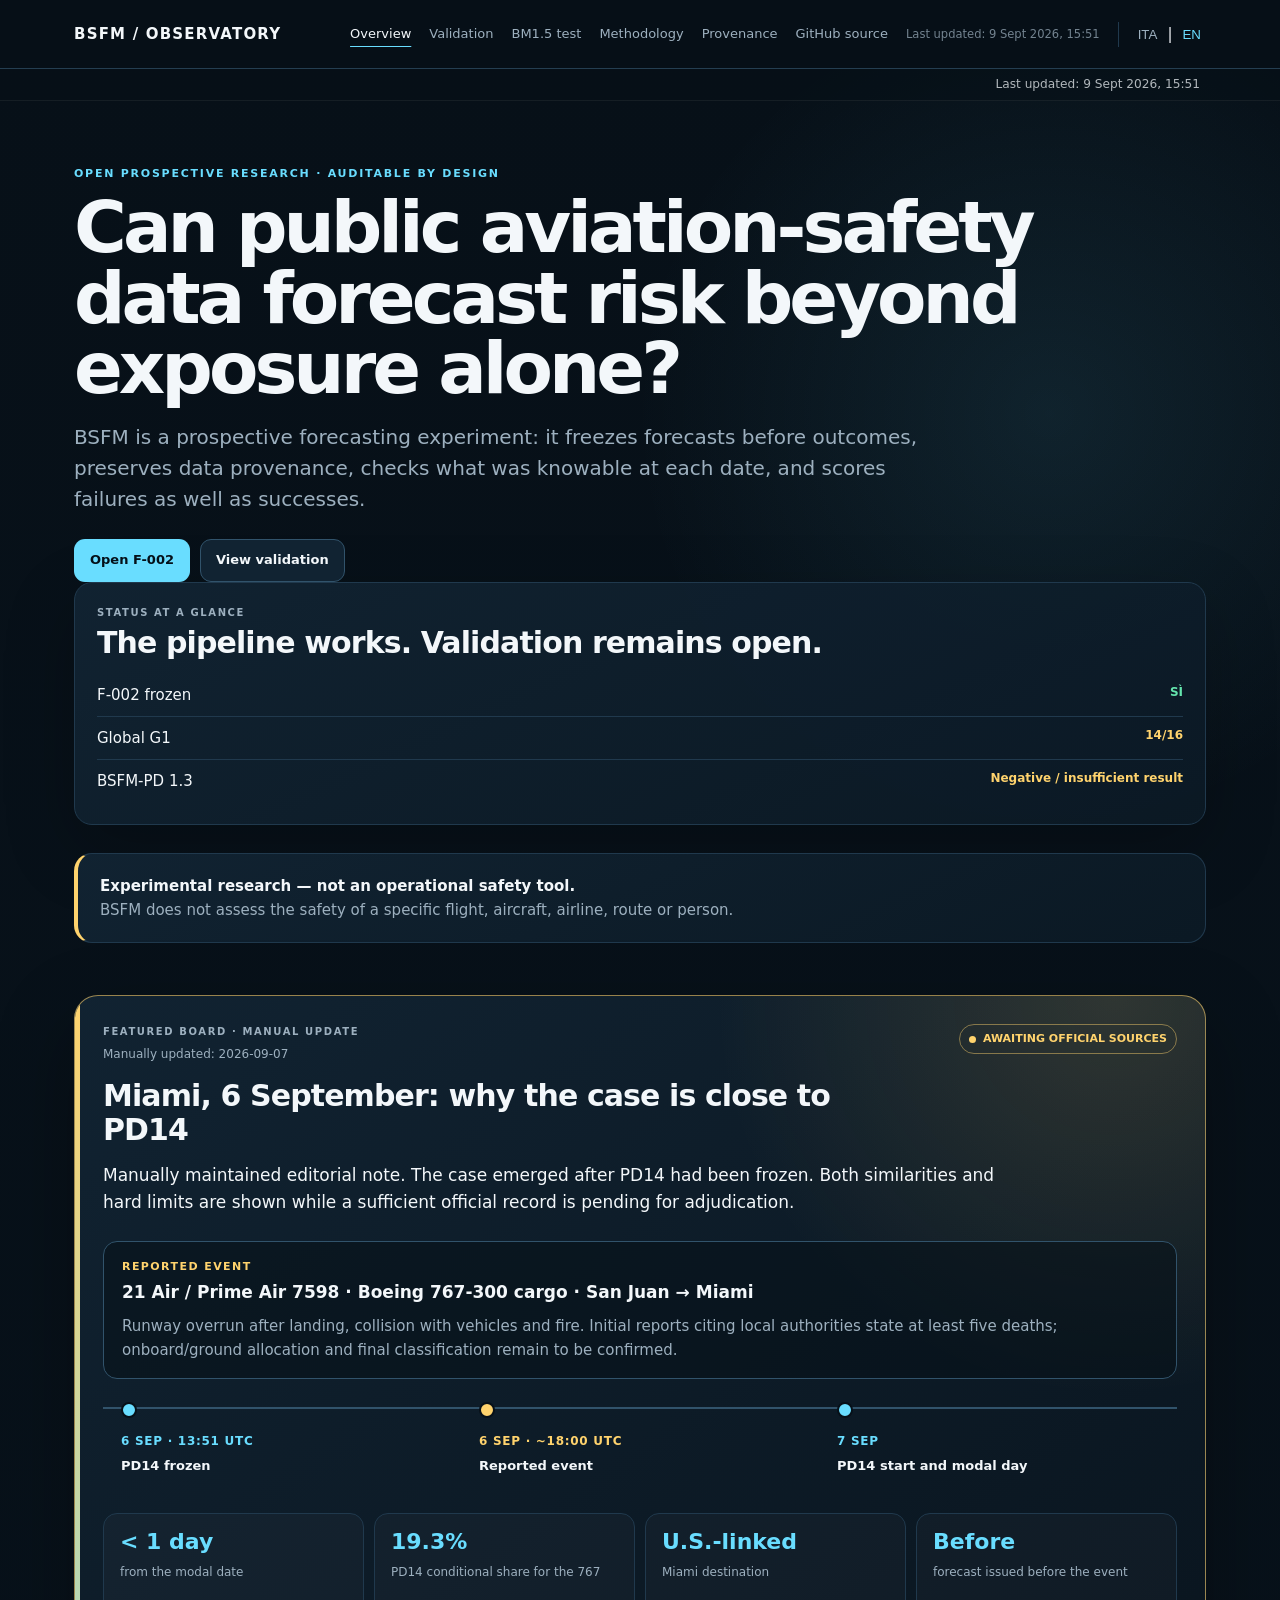
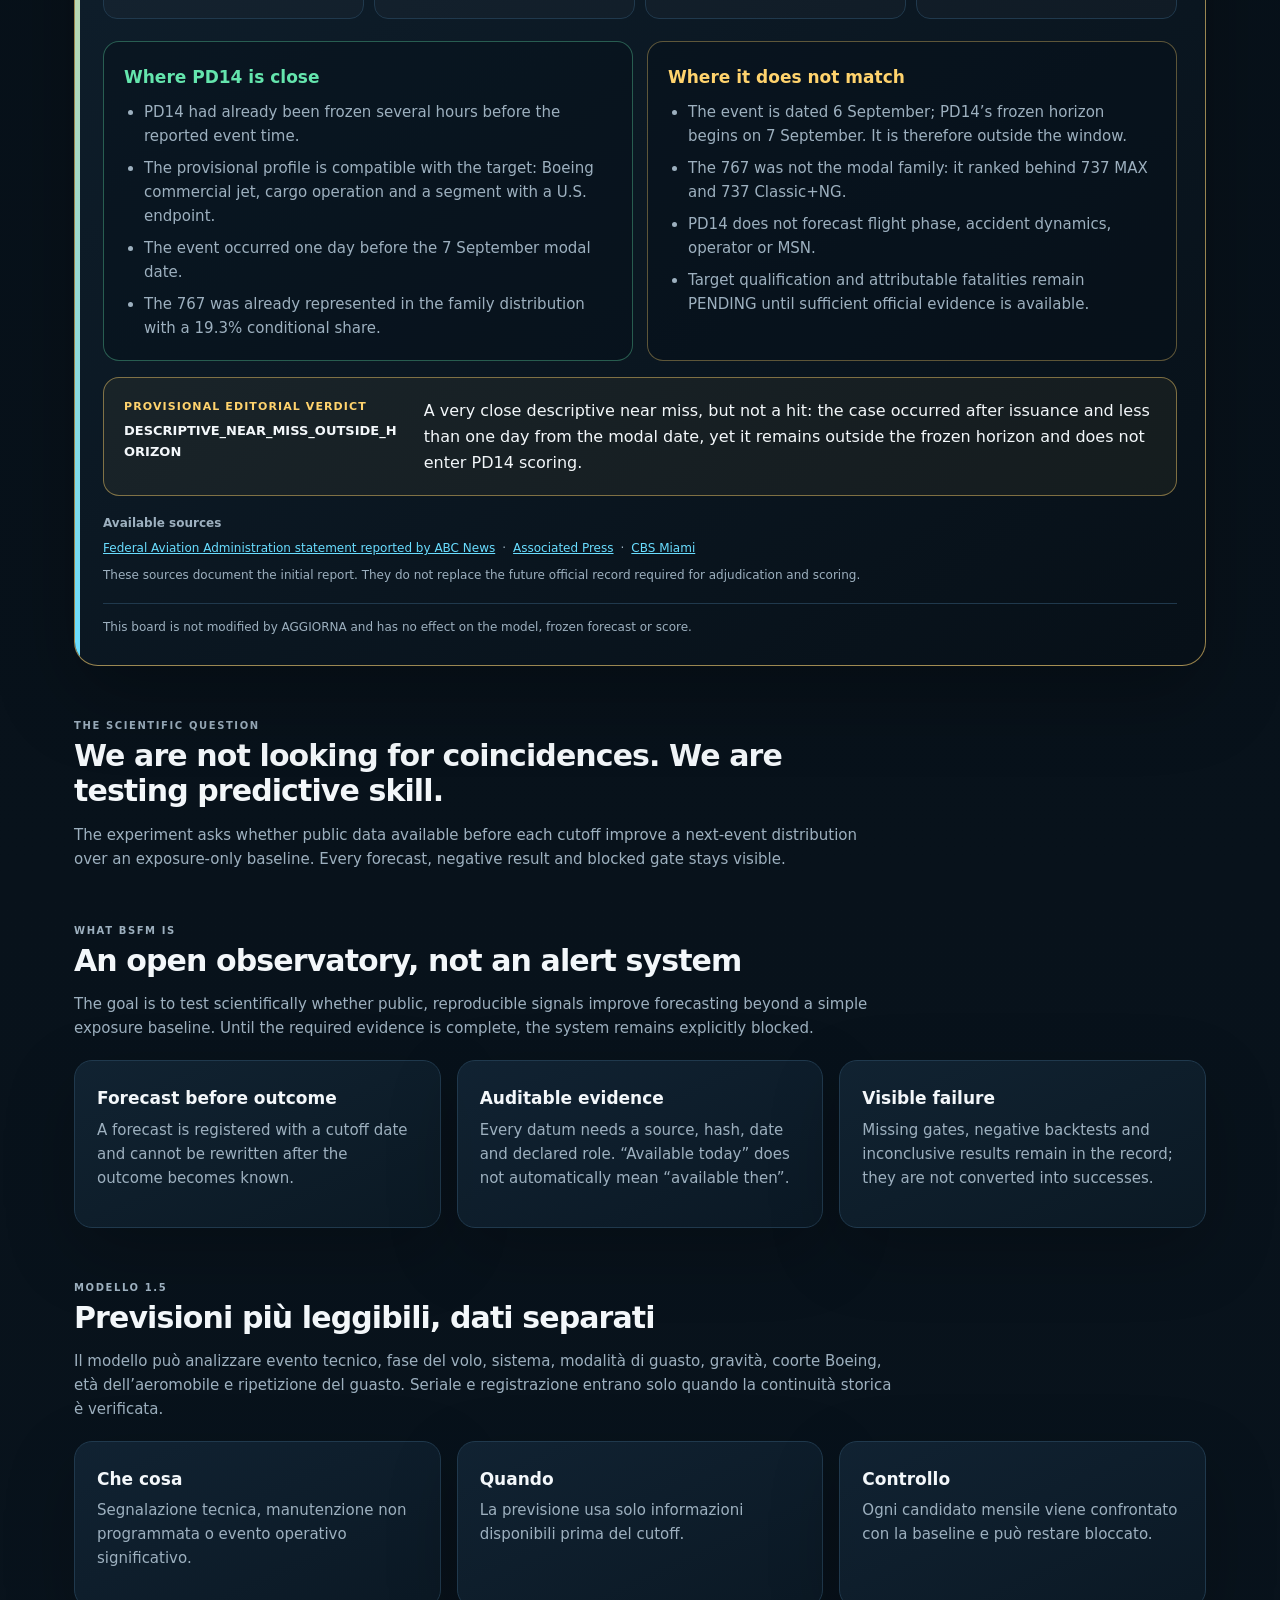
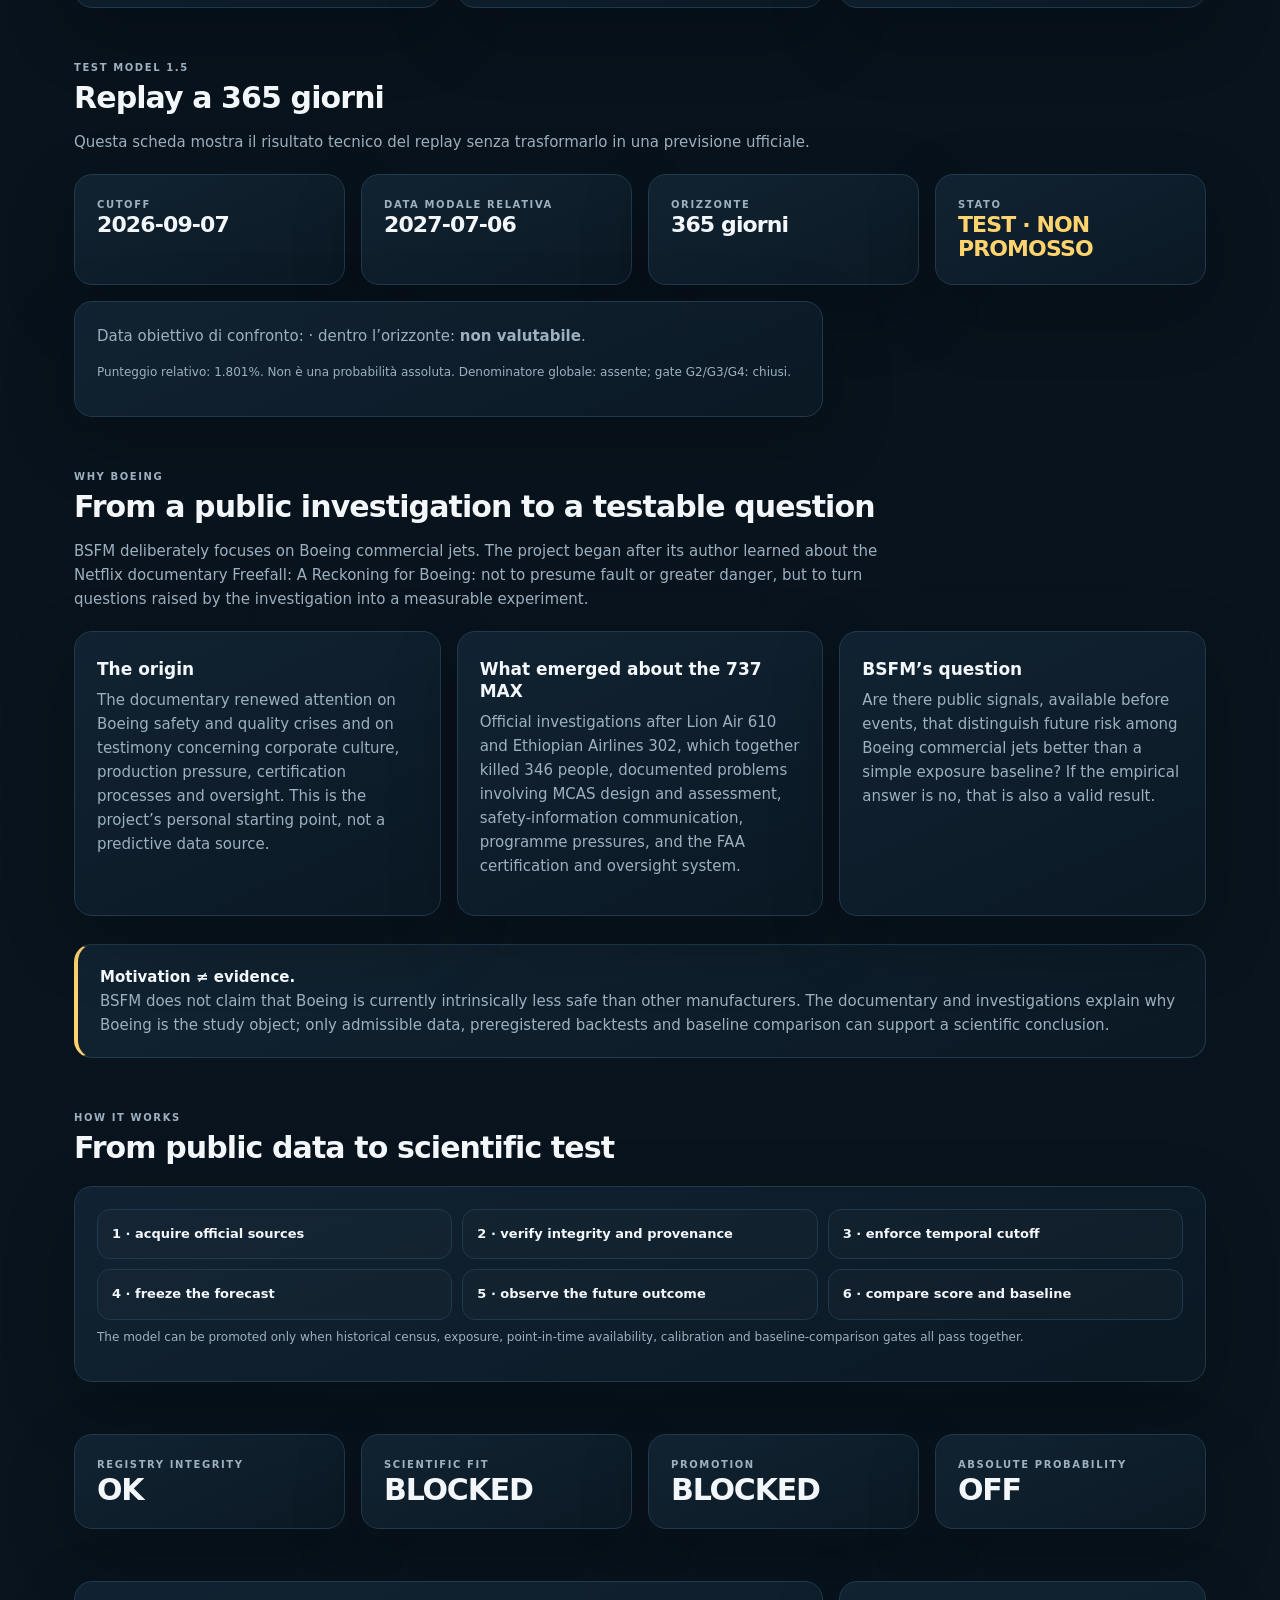
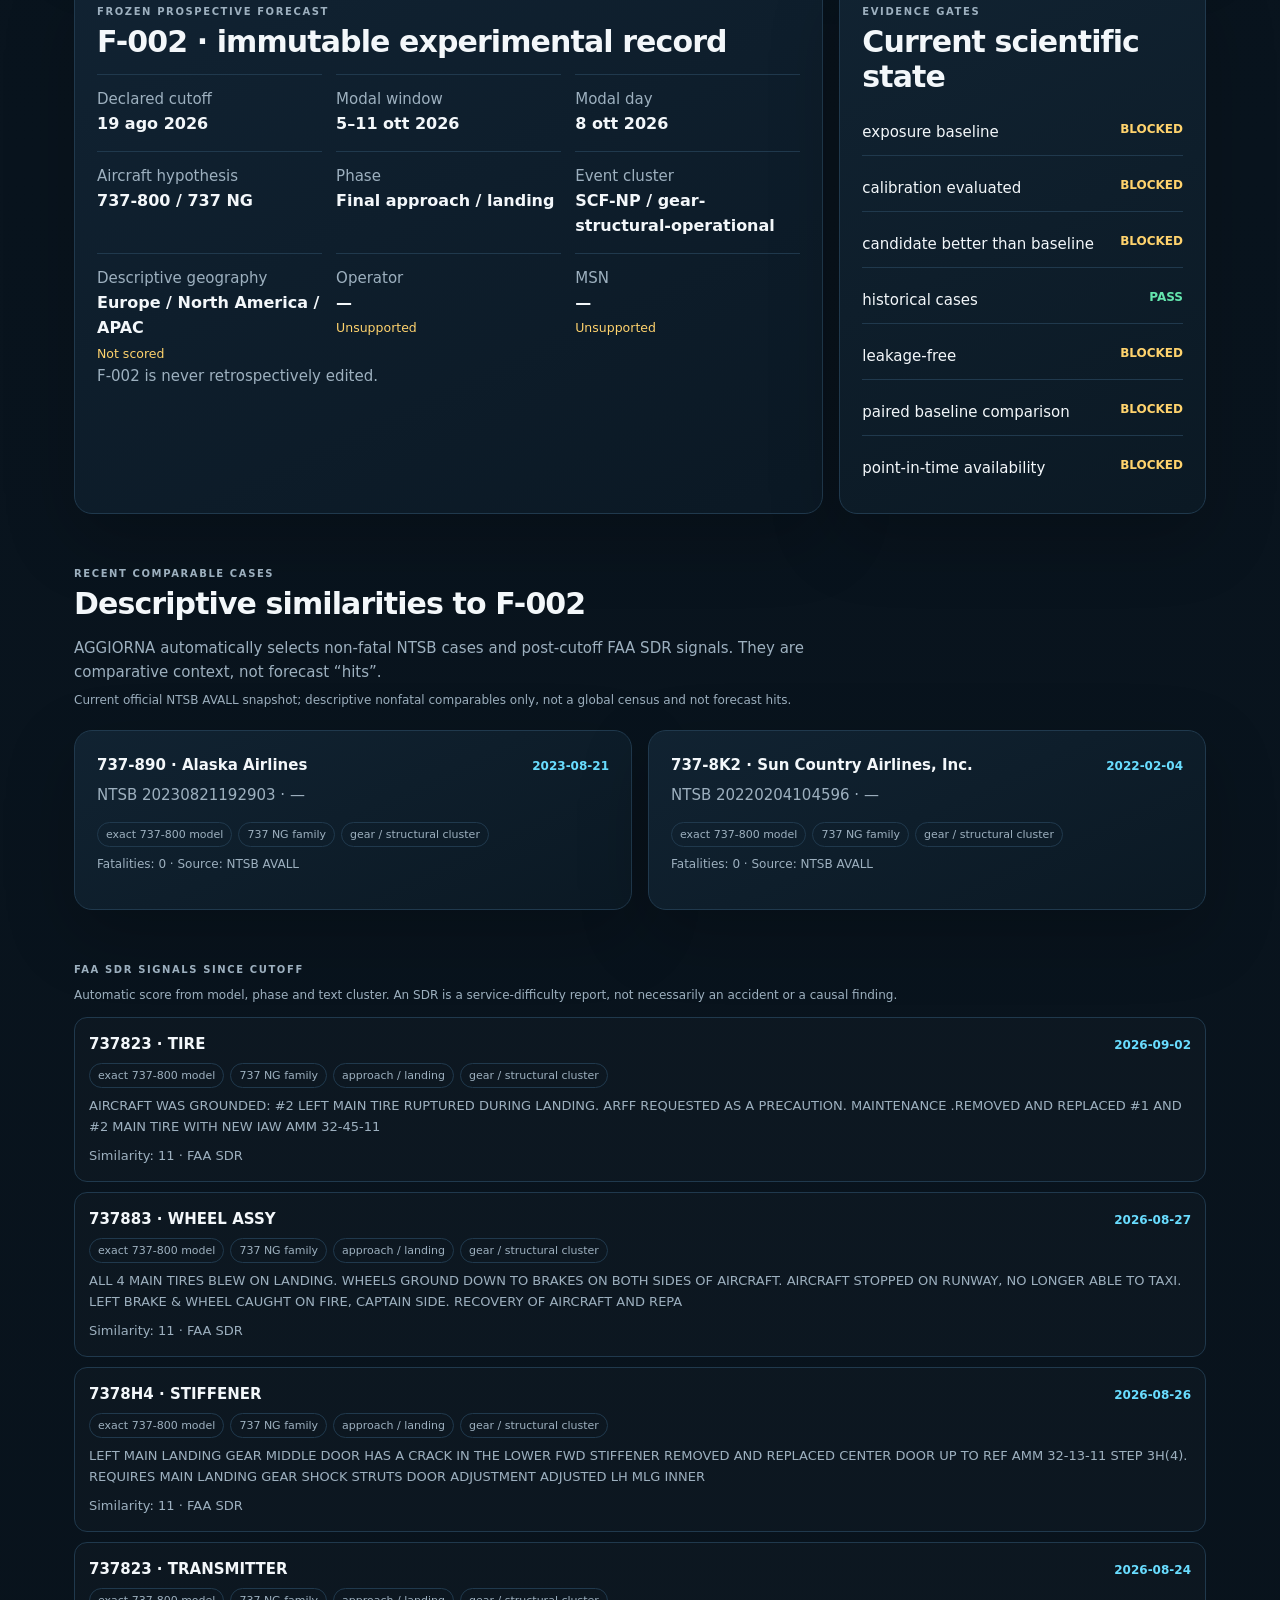
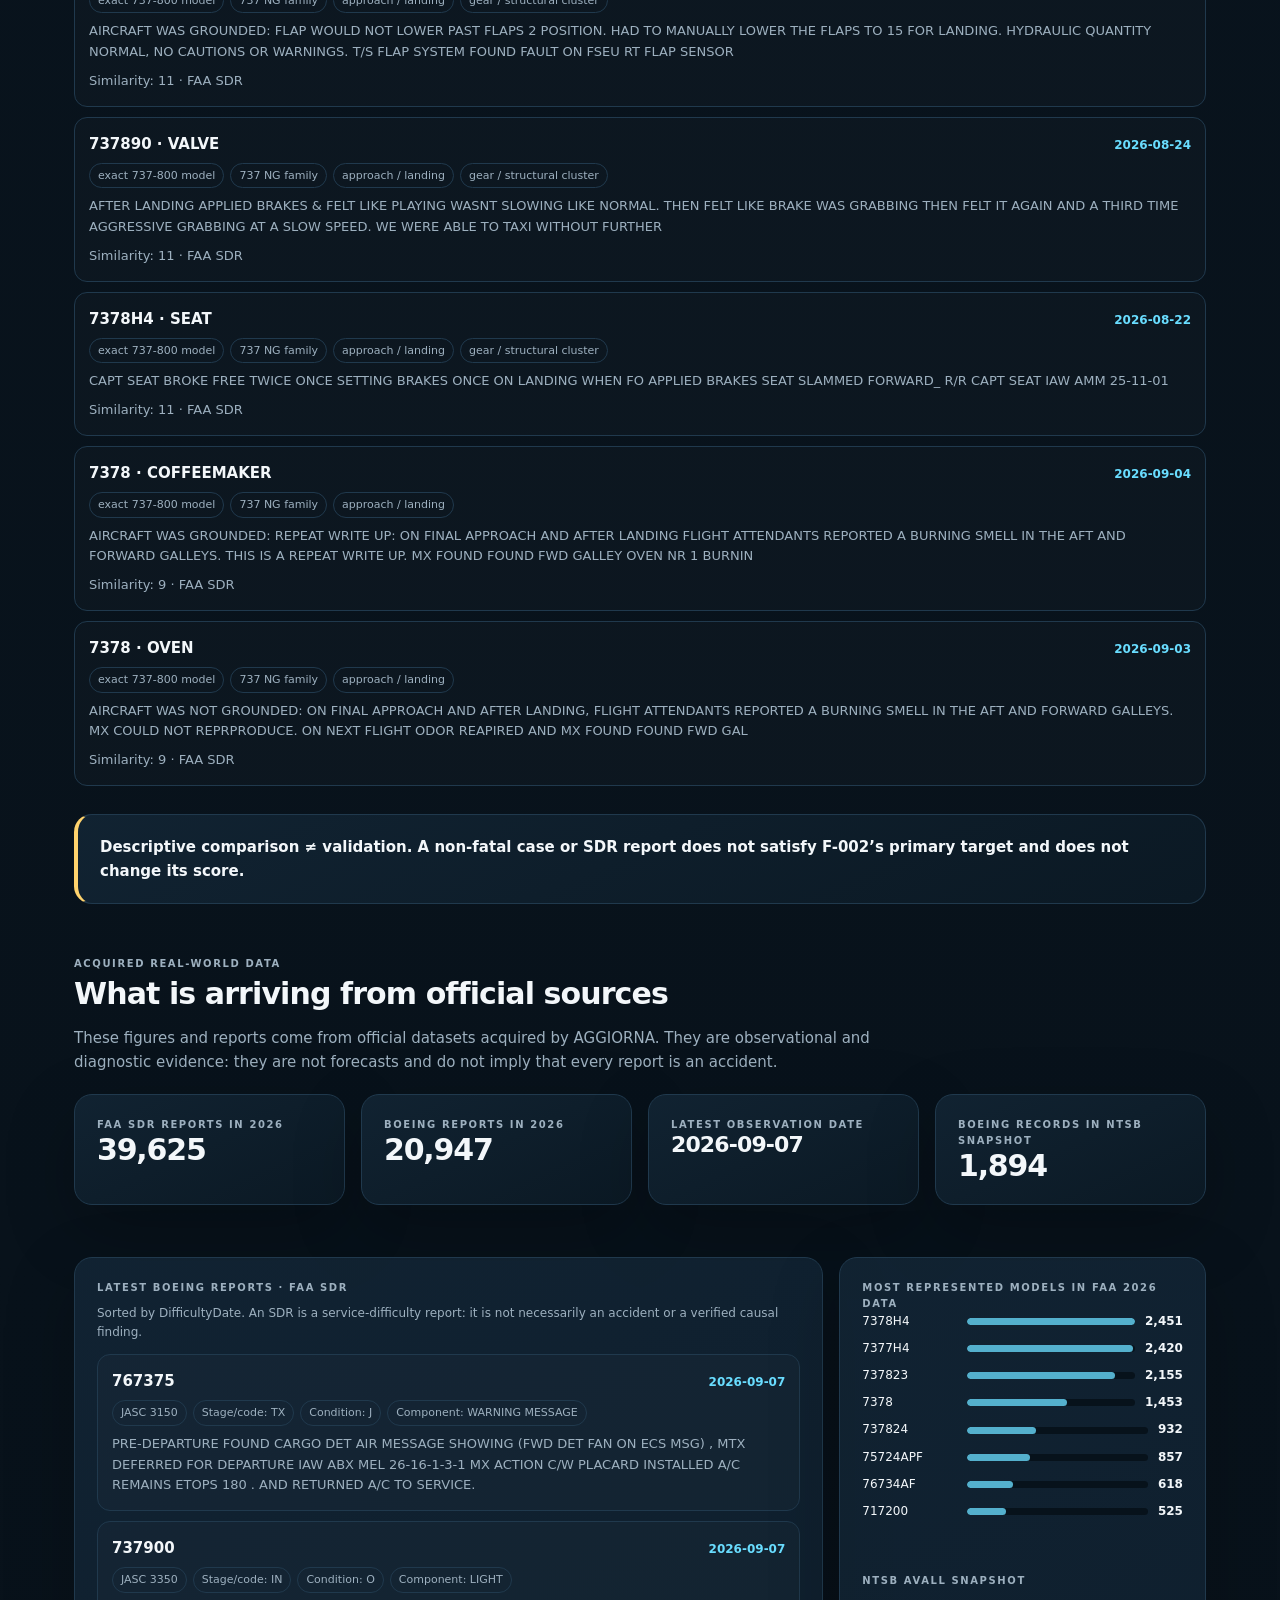
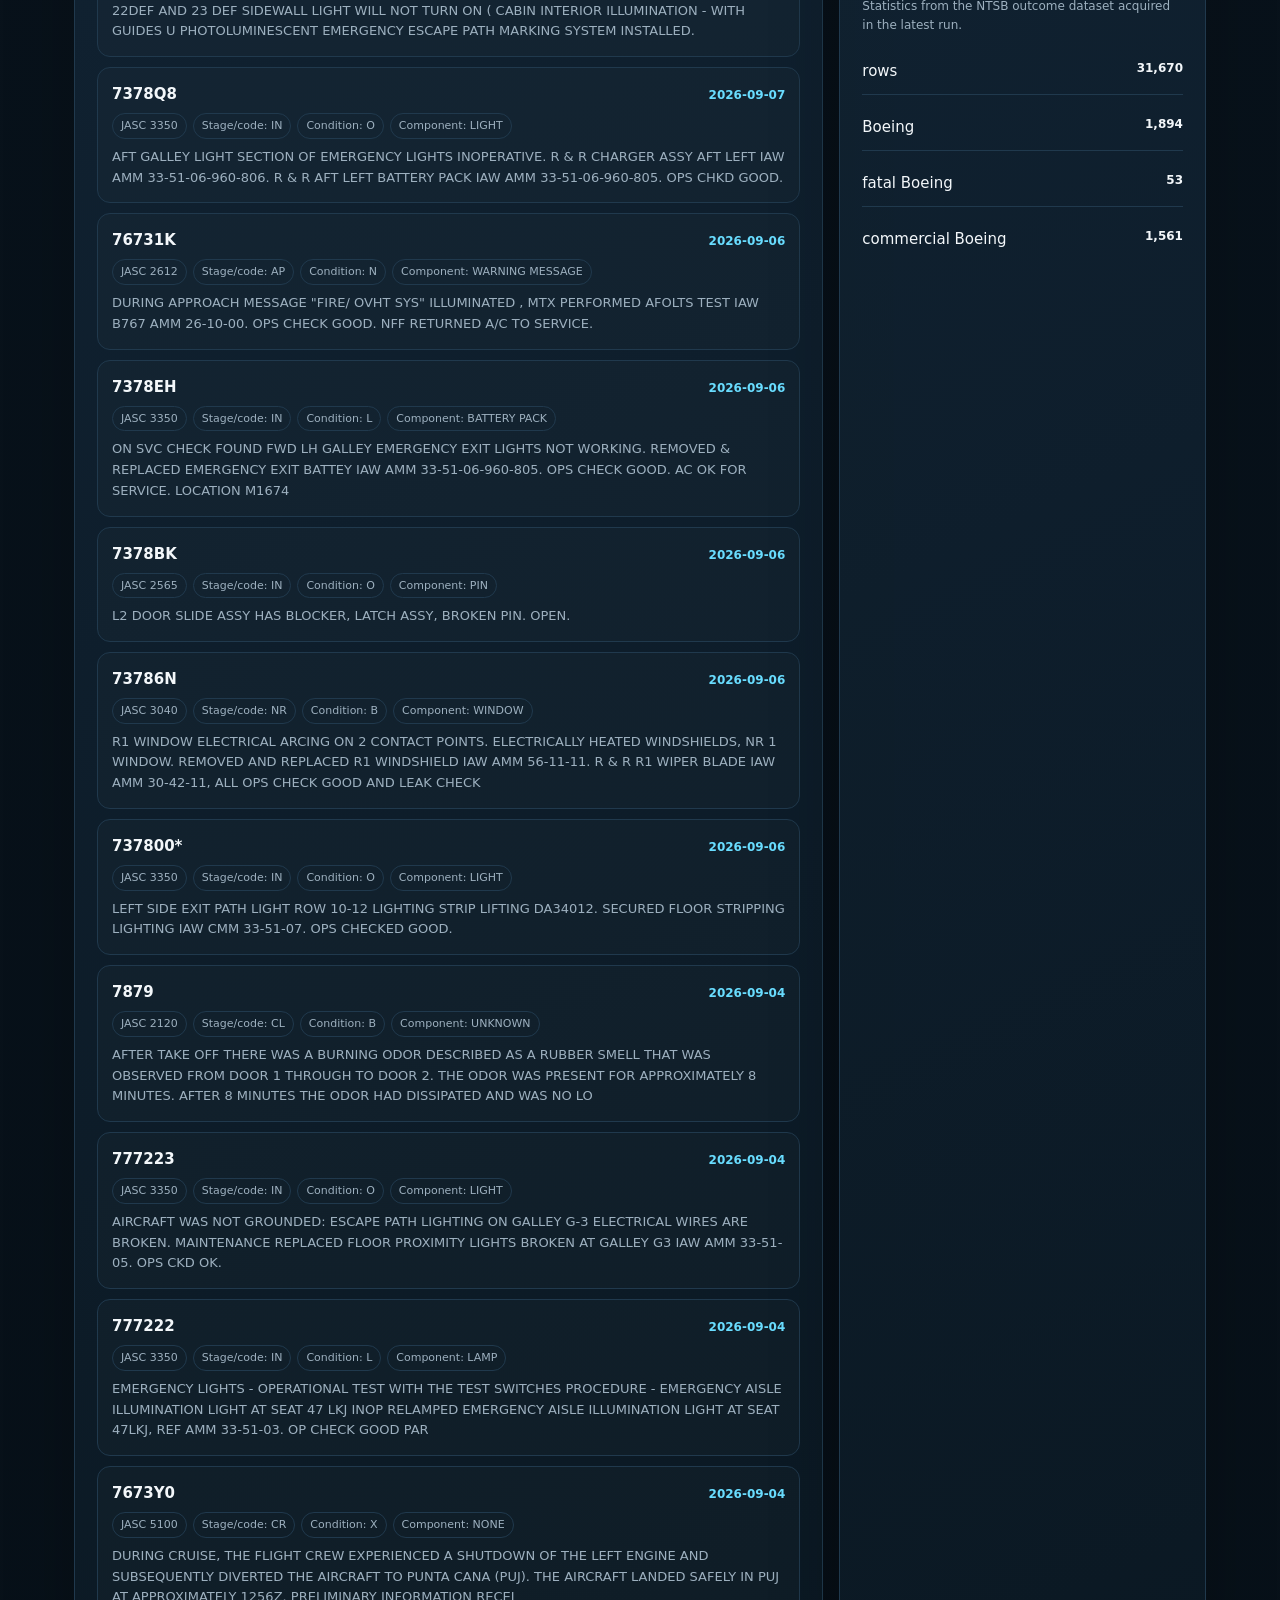
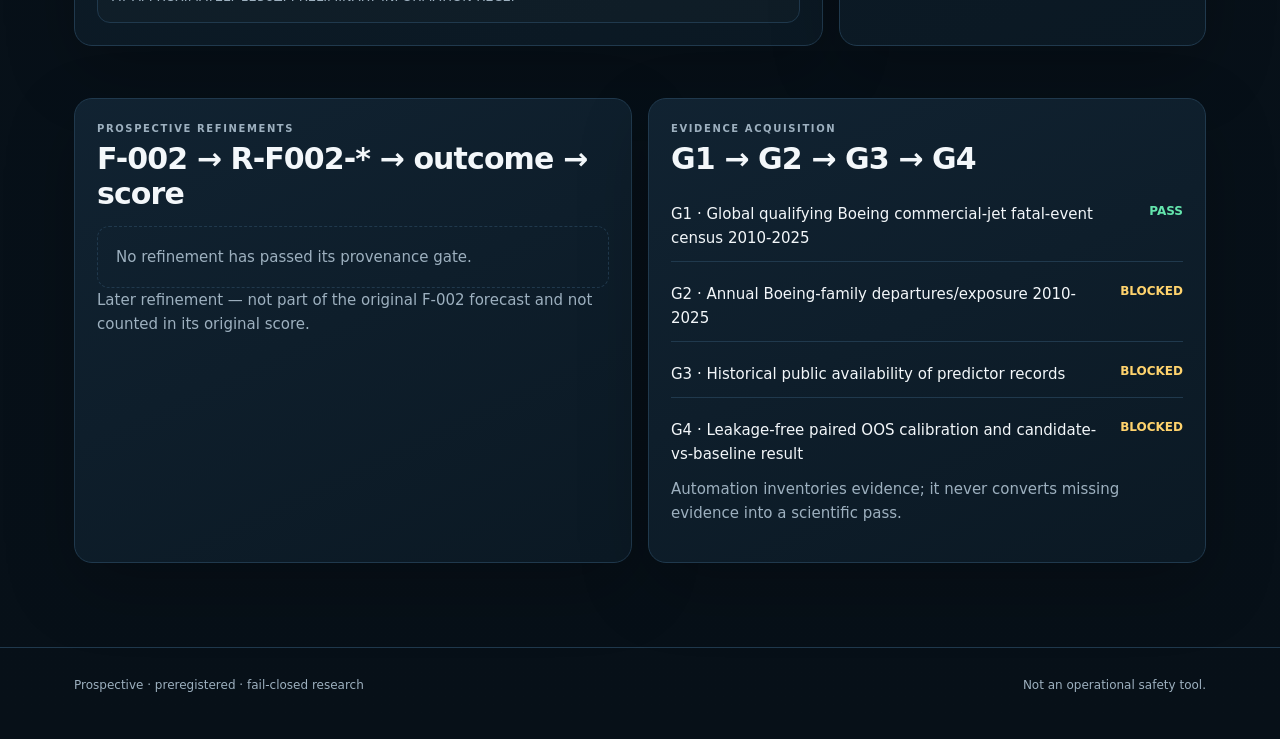
==== commit 849141ef: "Merge remote-tracking branch 'origin/main' into bm15-merge-tmp" ====
--- a/site/index.html
+++ b/site/index.html
@@ -6,6 +6,8 @@
 <title>BSFM · Research Observatory</title>
 <link rel="stylesheet" href="./styles.css">
 <script defer src="./i18n.js"></script>
+<script defer src="./page-copy.js"></script>
+<script defer src="./editorial-board.js"></script>
 <script defer src="./comparables.js"></script>
 </head>
 <body>
@@ -13,8 +15,12 @@
 <main class="wrap">
 <div class="eyebrow" data-i18n="hero_eyebrow">Osservatorio di ricerca prospettica · verificabile per costruzione</div>
 <h1 data-i18n="hero_title">I dati pubblici sulla sicurezza aerea possono anticipare il rischio oltre la sola esposizione?</h1>
-<p class="lead" data-i18n="hero_lead">BSFM è un esperimento di previsione prospettica: congela le previsioni prima degli esiti, conserva la provenienza dei dati, verifica ciò che era conoscibile a ogni data e misura anche gli errori.</p>
+<p class="lead" data-i18n="hero_lead">BSFM è un esperimento di previsione prospettica: congela le previsioni prima degli esiti, conserva la provenienza dei dati, verifica ciò che era conoscibile a ogni data e misura anche gli errori.</p><div class="button-row"><a class="button primary" href="./forecast.html" data-i18n="read_forecast">Apri F-002</a><a class="button" href="./validation.html" data-i18n="read_validation">Vedi la validazione</a></div></div><aside class="hero-panel"><div class="label" data-i18n="home_status_label">Stato in breve</div><h2 data-i18n="home_status_title">La pipeline funziona. La validazione resta aperta.</h2><div class="gate"><span data-i18n="home_frozen">F-002 congelata</span><b class="yes">SÌ</b></div><div class="gate"><span data-i18n="home_g1">G1 globale</span><b class="no">14/16</b></div><div class="gate"><span data-i18n="home_pd">BSFM-PD 1.3</span><b class="no" data-i18n="home_pd_value">Risultato negativo / insufficiente</b></div></aside></div>
 <div class="notice"><strong data-i18n="experimental">Ricerca sperimentale — non è uno strumento operativo di sicurezza.</strong><div class="muted" data-i18n="safety_note">BSFM non valuta la sicurezza di uno specifico volo, aeromobile, compagnia, rotta o persona.</div></div>
+
+<section class="section editorial-board" data-editorial-board aria-live="polite"><div class="empty">Caricamento della bacheca editoriale…</div></section>
+
+<section class="section"><div class="section-title"><div class="label" data-i18n="question_label">La domanda scientifica</div><h2 data-i18n="question_title">Non cerchiamo coincidenze. Cerchiamo capacità predittiva.</h2><p class="muted" data-i18n="question_body">L’esperimento chiede se dati pubblici, disponibili prima di ogni cutoff, migliorino una distribuzione del prossimo evento rispetto a una baseline di sola esposizione. Ogni previsione, risultato negativo e blocco rimane visibile.</p></div></section>
 
 <section class="section"><div class="section-title"><div class="label" data-i18n="what_label">Che cos’è BSFM</div><h2 data-i18n="what_title">Un osservatorio aperto, non un sistema di allarme</h2><p class="muted" data-i18n="what_intro">L’obiettivo è verificare scientificamente se segnali pubblici e riproducibili possano migliorare una previsione rispetto a una semplice baseline di esposizione. Fino a quando le evidenze richieste non sono complete, il sistema resta esplicitamente bloccato.</p></div><div class="grid"><article class="card s4 explain-card"><h3 data-i18n="what_1_title">Previsione prima dell’evento</h3><p class="muted" data-i18n="what_1">Una previsione viene registrata con data di cutoff e non può essere riscritta dopo che l’esito è noto.</p></article><article class="card s4 explain-card"><h3 data-i18n="what_2_title">Evidenze verificabili</h3><p class="muted" data-i18n="what_2">Ogni dato deve avere fonte, hash, data e ruolo dichiarato. “Disponibile oggi” non significa automaticamente “disponibile allora”.</p></article><article class="card s4 explain-card"><h3 data-i18n="what_3_title">Fallimento visibile</h3><p class="muted" data-i18n="what_3">Gate mancanti, backtest negativi e risultati non conclusivi restano nel record: non vengono trasformati in successi.</p></article></div></section>
 
@@ -28,13 +34,13 @@
 
 <section class="section grid"><article class="card s3"><div class="label" data-i18n="registry">Integrità registro</div><div class="metric" id="registry" data-i18n="loading">Caricamento…</div></article><article class="card s3"><div class="label" data-i18n="scientific_fit">Fit scientifico</div><div class="metric" id="fit">BLOCCATO</div></article><article class="card s3"><div class="label" data-i18n="promotion">Promozione</div><div class="metric" id="promotion">BLOCCATO</div></article><article class="card s3"><div class="label" data-i18n="absolute_probability">Probabilità assoluta</div><div class="metric" id="absolute">DISATTIVA</div></article></section>
 
-<section class="section grid"><article class="card s8"><div class="label" data-i18n="frozen">Previsione prospettica congelata</div><h2 data-i18n="f002_title">F-002 · record sperimentale immutabile</h2><div class="facts"><div class="fact"><span class="muted" data-i18n="declared_cutoff">Cutoff dichiarato</span><strong>19 ago 2026</strong></div><div class="fact"><span class="muted" data-i18n="modal_window">Finestra modale</span><strong>5–11 ott 2026</strong></div><div class="fact"><span class="muted" data-i18n="modal_day">Giorno modale</span><strong>8 ott 2026</strong></div><div class="fact"><span class="muted" data-i18n="aircraft_hypothesis">Ipotesi aeromobile</span><strong>737-800 / 737 NG</strong></div><div class="fact"><span class="muted" data-i18n="phase">Fase</span><strong>Final approach / landing</strong></div><div class="fact"><span class="muted" data-i18n="event_cluster">Cluster evento</span><strong>SCF-NP / gear-structural-operational</strong></div></div><p class="muted" data-i18n="frozen_note">F-002 non viene mai modificata retrospettivamente.</p></article><article class="card s4"><div class="label" data-i18n="evidence_gates">Gate delle evidenze</div><h2 data-i18n="scientific_state">Stato scientifico attuale</h2><div class="gates" id="gates"><div class="gate"><span data-i18n="loading">Caricamento…</span><b>—</b></div></div></article></section>
+<section class="section grid"><article class="card s8"><div class="label" data-i18n="frozen">Previsione prospettica congelata</div><h2 data-i18n="f002_title">F-002 · record sperimentale immutabile</h2><div class="facts"><div class="fact"><span class="muted" data-i18n="declared_cutoff">Cutoff dichiarato</span><strong>19 ago 2026</strong></div><div class="fact"><span class="muted" data-i18n="modal_window">Finestra modale</span><strong>5–11 ott 2026</strong></div><div class="fact"><span class="muted" data-i18n="modal_day">Giorno modale</span><strong>8 ott 2026</strong></div><div class="fact"><span class="muted" data-i18n="aircraft_hypothesis">Ipotesi aeromobile</span><strong>737-800 / 737 NG</strong></div><div class="fact"><span class="muted" data-i18n="phase">Fase</span><strong>Final approach / landing</strong></div><div class="fact"><span class="muted" data-i18n="event_cluster">Cluster evento</span><strong>SCF-NP / gear-structural-operational</strong></div><div class="fact"><span class="muted" data-i18n="descriptive_geography">Geografia descrittiva</span><strong>Europe / North America / APAC</strong><small data-i18n="not_scored">Non valutata</small></div><div class="fact"><span class="muted" data-i18n="operator">Operatore</span><strong>—</strong><small data-i18n="unsupported">Non supportato</small></div><div class="fact"><span class="muted">MSN</span><strong>—</strong><small data-i18n="unsupported">Non supportato</small></div></div><p class="muted" data-i18n="frozen_note">F-002 non viene mai modificata retrospettivamente.</p></article><article class="card s4"><div class="label" data-i18n="evidence_gates">Gate delle evidenze</div><h2 data-i18n="scientific_state">Stato scientifico attuale</h2><div class="gates" id="gates"><div class="gate"><span data-i18n="loading">Caricamento…</span><b>—</b></div></div></article></section>
 
 <section class="section" id="real-data"><div class="section-title"><div class="label" data-i18n="real_label">Dati reali acquisiti</div><h2 data-i18n="real_title">Cosa sta arrivando dalle fonti ufficiali</h2><p class="muted" data-i18n="real_intro">Questi numeri e queste segnalazioni provengono dai dataset ufficiali acquisiti da AGGIORNA. Servono come evidenza osservativa e diagnostica: non sono previsioni e non implicano che ogni segnalazione sia un incidente.</p></div><div class="grid real-stats"><article class="card s3"><div class="label" data-i18n="faa_rows">Segnalazioni FAA SDR nel 2026</div><div class="metric" id="faaRows">—</div></article><article class="card s3"><div class="label" data-i18n="faa_boeing">Segnalazioni Boeing nel 2026</div><div class="metric" id="faaBoeing">—</div></article><article class="card s3"><div class="label" data-i18n="latest_date">Ultima data osservata</div><div class="metric small" id="latestDate">—</div></article><article class="card s3"><div class="label" data-i18n="ntsb_boeing">Record Boeing nello snapshot NTSB</div><div class="metric" id="ntsbBoeing">—</div></article></div><div class="grid section"><article class="card s8"><div class="label" data-i18n="latest_reports">Ultime segnalazioni Boeing · FAA SDR</div><p class="help" data-i18n="latest_reports_note">Ordinate per DifficultyDate. Un SDR è una segnalazione di difficoltà in servizio: non è necessariamente un incidente, né una conclusione causale verificata.</p><div id="latestReports" class="data-list"><div class="empty" data-i18n="no_real_data">I dati pubblici di dettaglio verranno generati alla prossima esecuzione di AGGIORNA.</div></div></article><article class="card s4"><div class="label" data-i18n="top_models">Modelli più presenti nel dataset FAA 2026</div><div id="topModels" class="bars"></div><div class="section"><div class="label" data-i18n="ntsb_snapshot">Snapshot NTSB AVALL</div><p class="help" data-i18n="ntsb_scope">Statistiche del dataset di esito NTSB acquisito nell’ultima esecuzione.</p><div id="ntsbStats" class="gates"></div></div></article></div></section>
 
 <section class="section grid"><article class="card s6"><div class="label" data-i18n="refinements">Archivio storico</div><h2 data-i18n="refinement_flow">F-002 → esito → punteggio · R-F002-* (archivio storico)</h2><div id="refinements" class="empty" data-i18n="none">Nessun affinamento ha ancora superato il gate di provenienza.</div><p class="muted" data-i18n="later">Affinamento successivo — non fa parte della previsione originale F-002 e non viene conteggiato nel suo punteggio originale.</p></article><article class="card s6"><div class="label" data-i18n="evidence">Acquisizione delle evidenze</div><h2 data-i18n="evidence_flow">G1 → G2 → G3 → G4</h2><div id="evidence" class="gates"><div class="gate"><span data-i18n="loading">Caricamento…</span><b>—</b></div></div><p class="muted" data-i18n="automation_note">L’automazione inventaria le evidenze; non trasforma mai un’assenza di dati in un superamento scientifico.</p></article></section>
 </main>
-<footer><div class="wrap">BSFM Research Observatory · prospective · preregistered · fail-closed</div></footer>
+<footer><div class="wrap footer-grid"><span data-i18n="footer_tagline">Ricerca prospettica · preregistrata · fail-closed</span><span data-i18n="footer_safety">Non è uno strumento operativo di sicurezza.</span></div></footer>
 <script>
 const esc=s=>String(s??'').replace(/[&<>"']/g,c=>({'&':'&amp;','<':'&lt;','>':'&gt;','"':'&quot;',"'":'&#39;'}[c]));
 const tr=(k,l)=>window.BSFM_I18N?.t(k,l)||k;
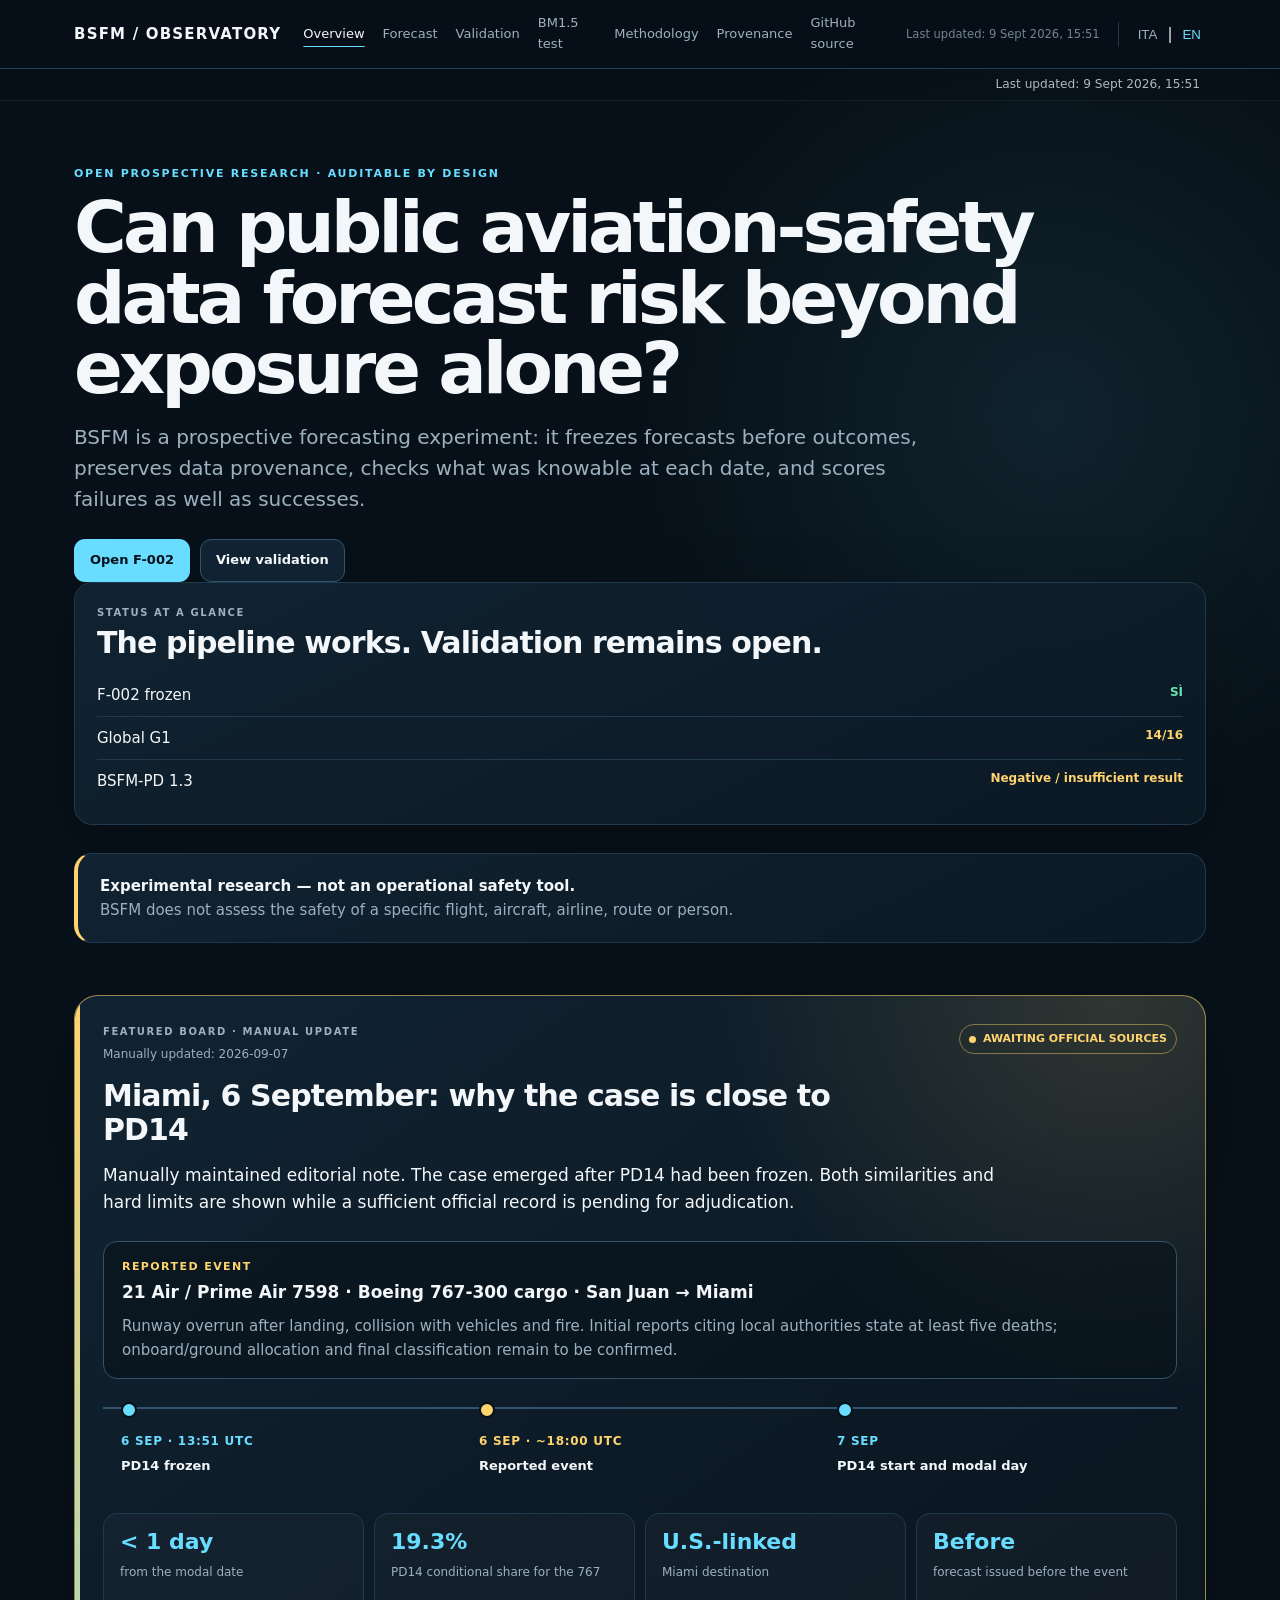
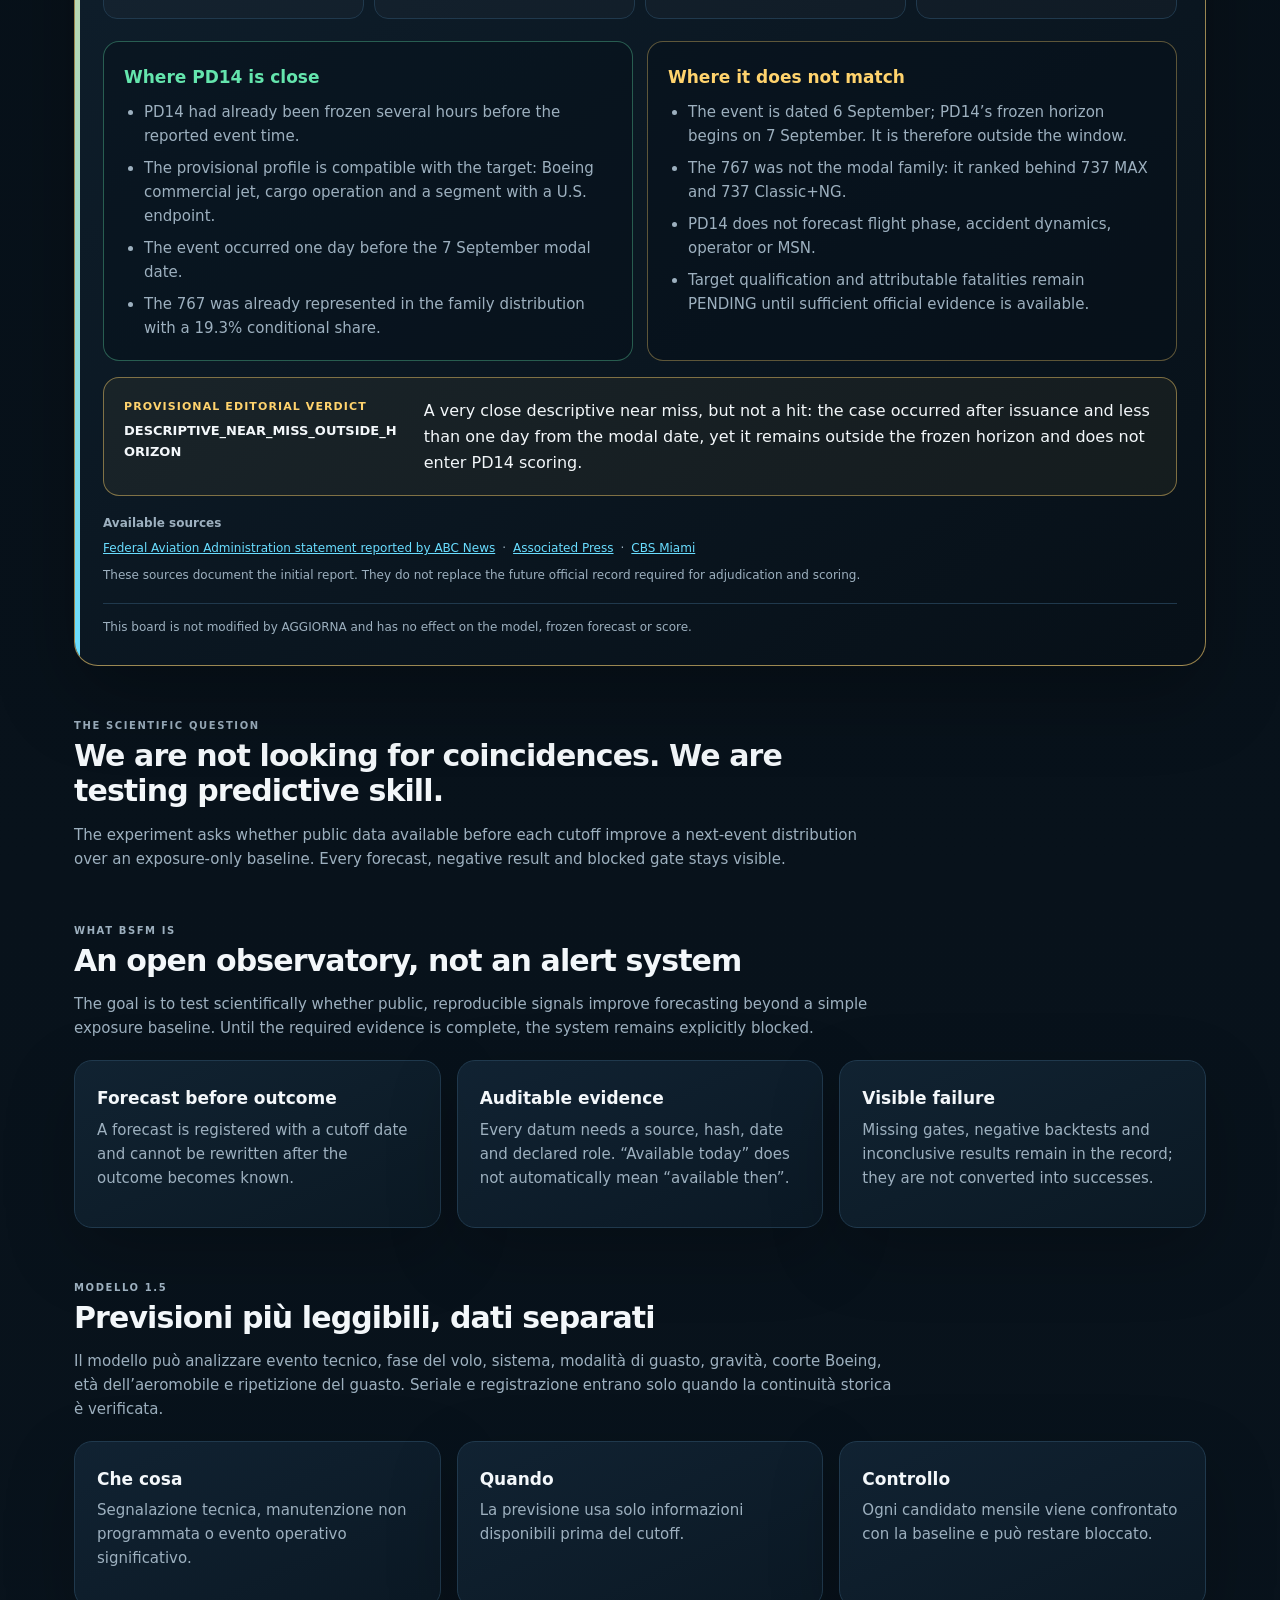
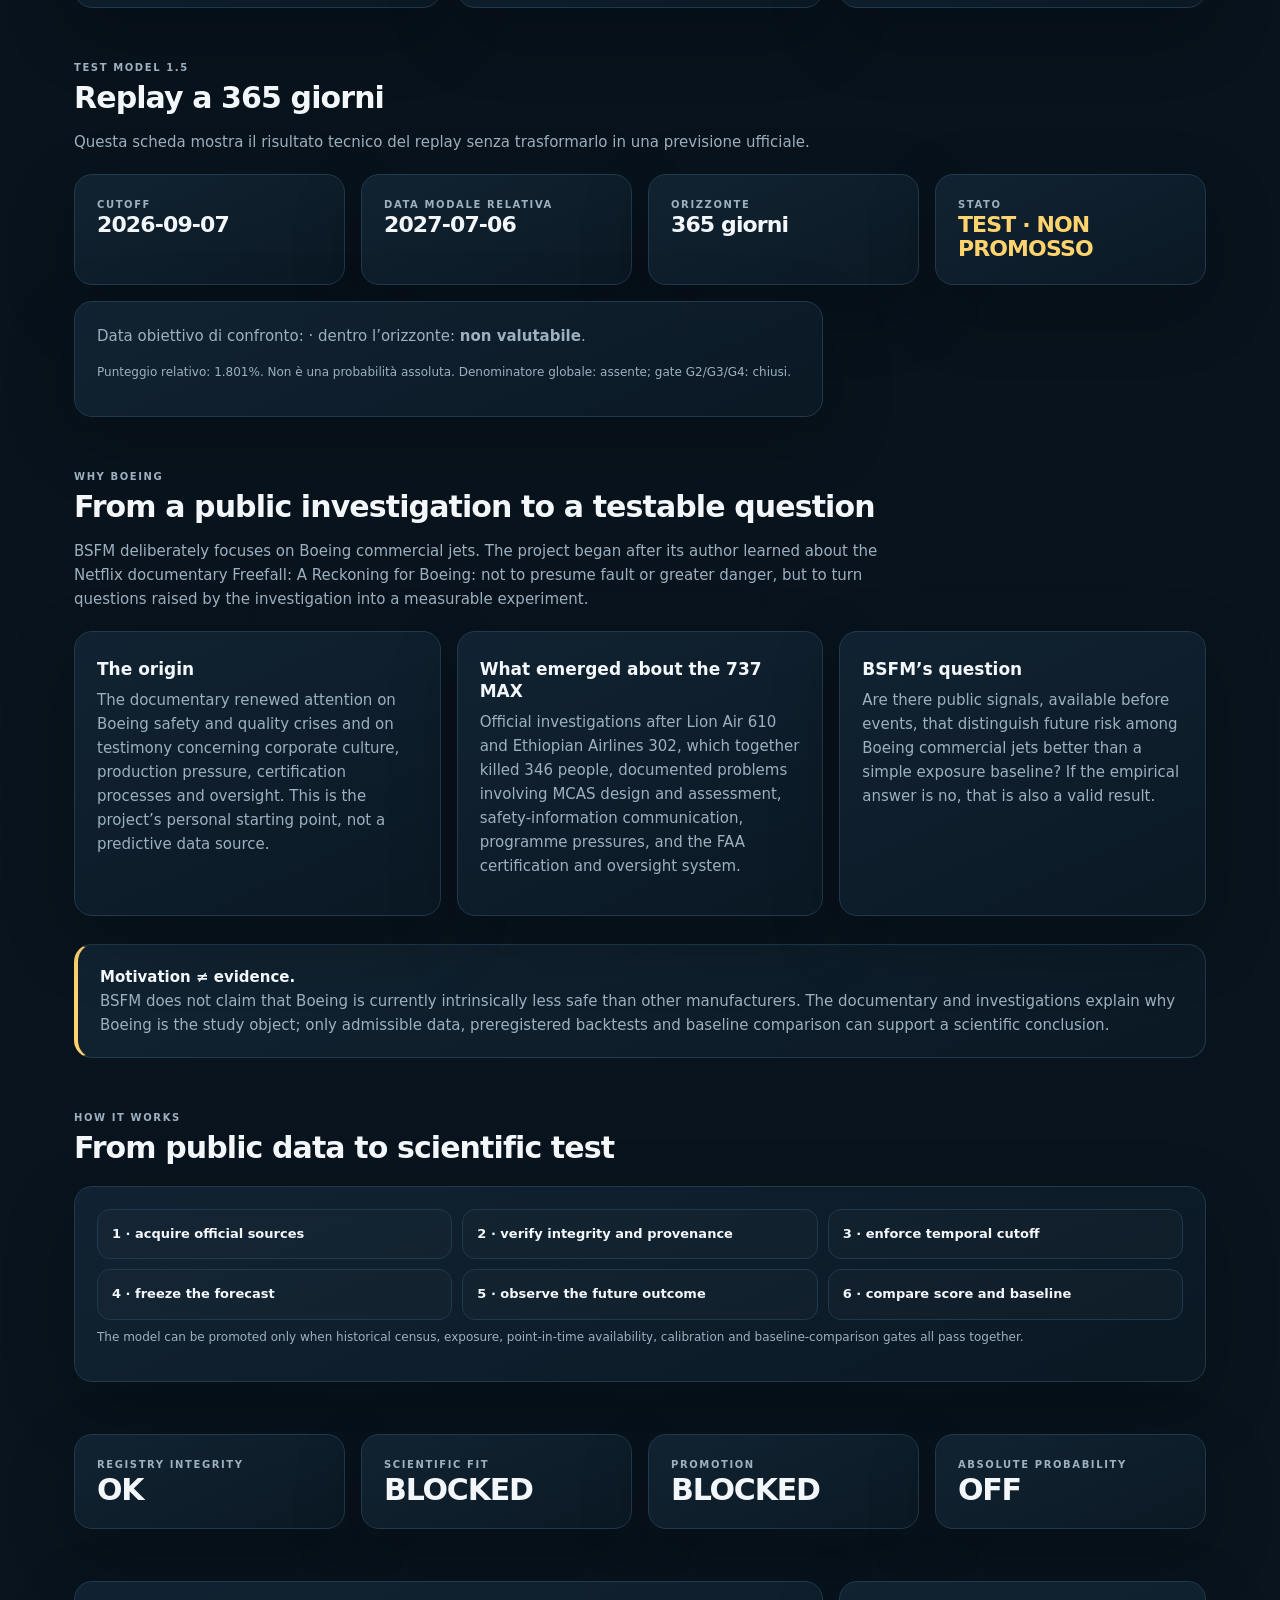
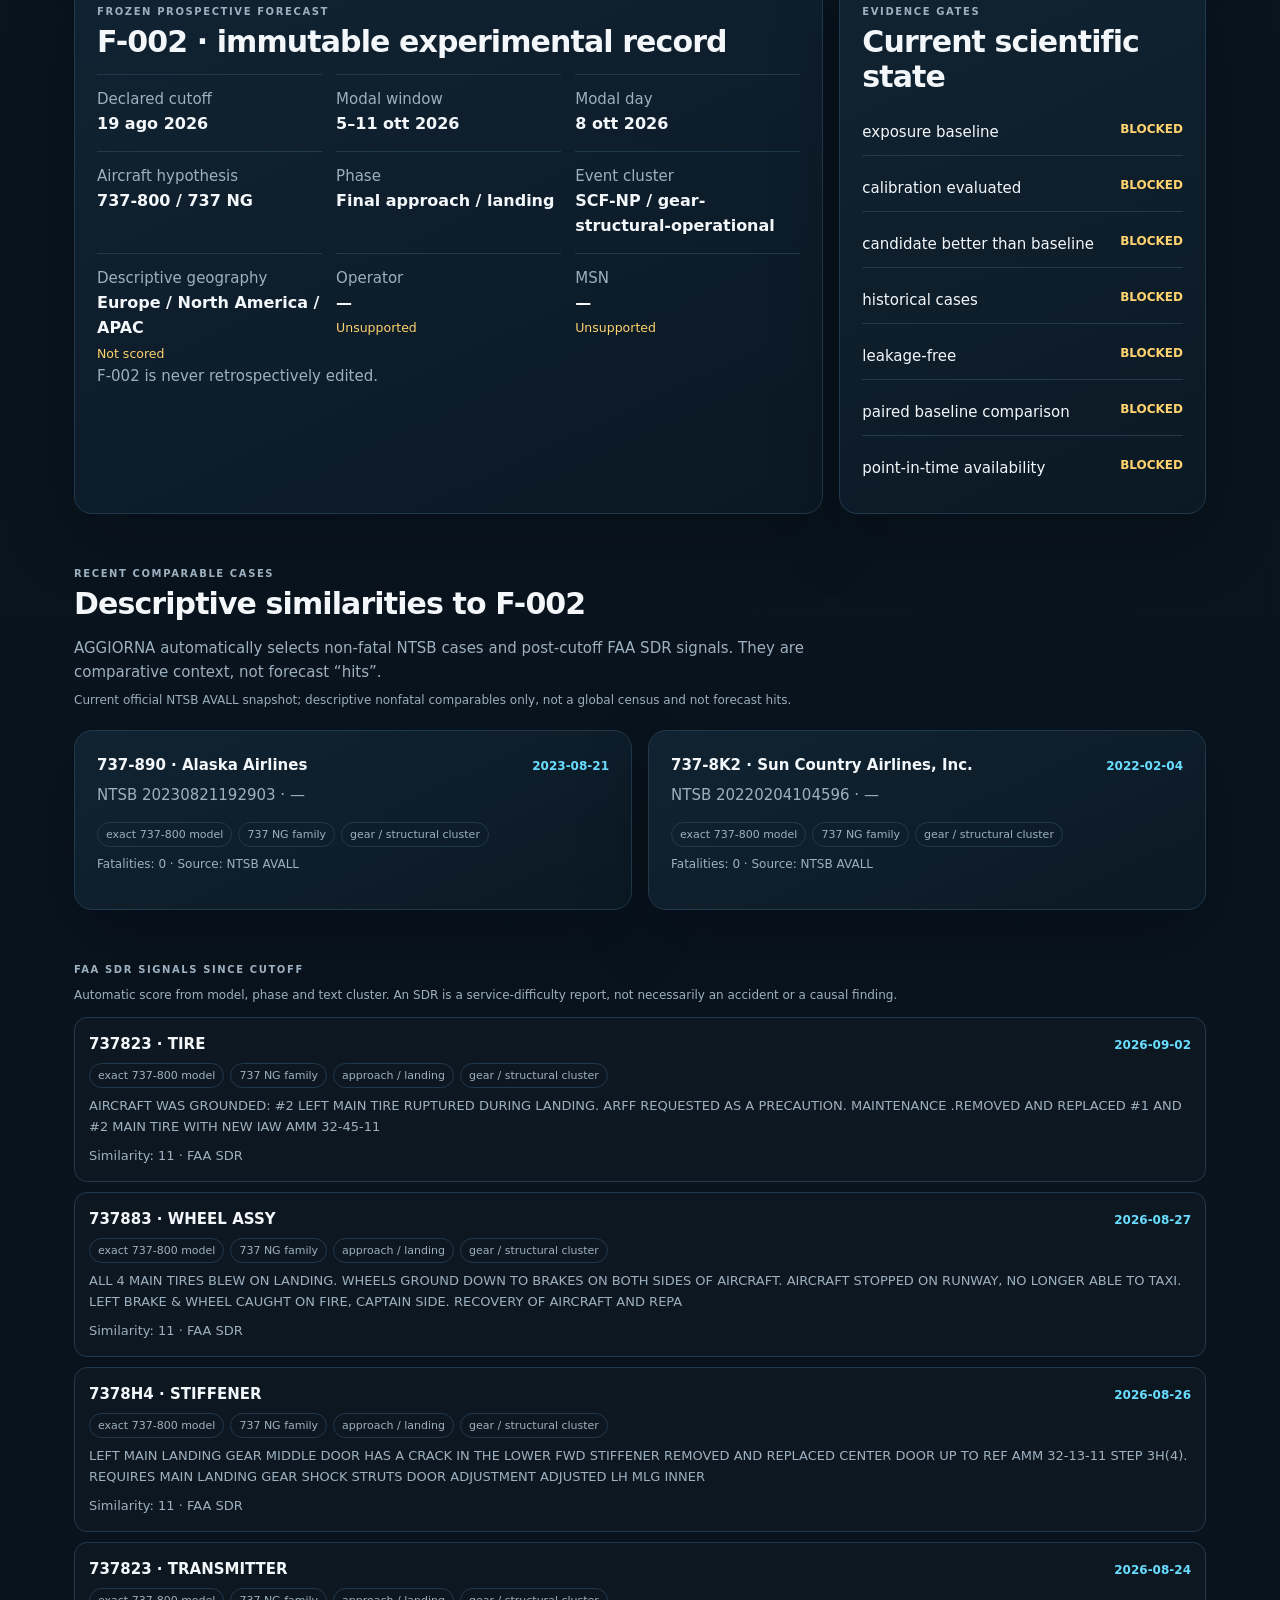
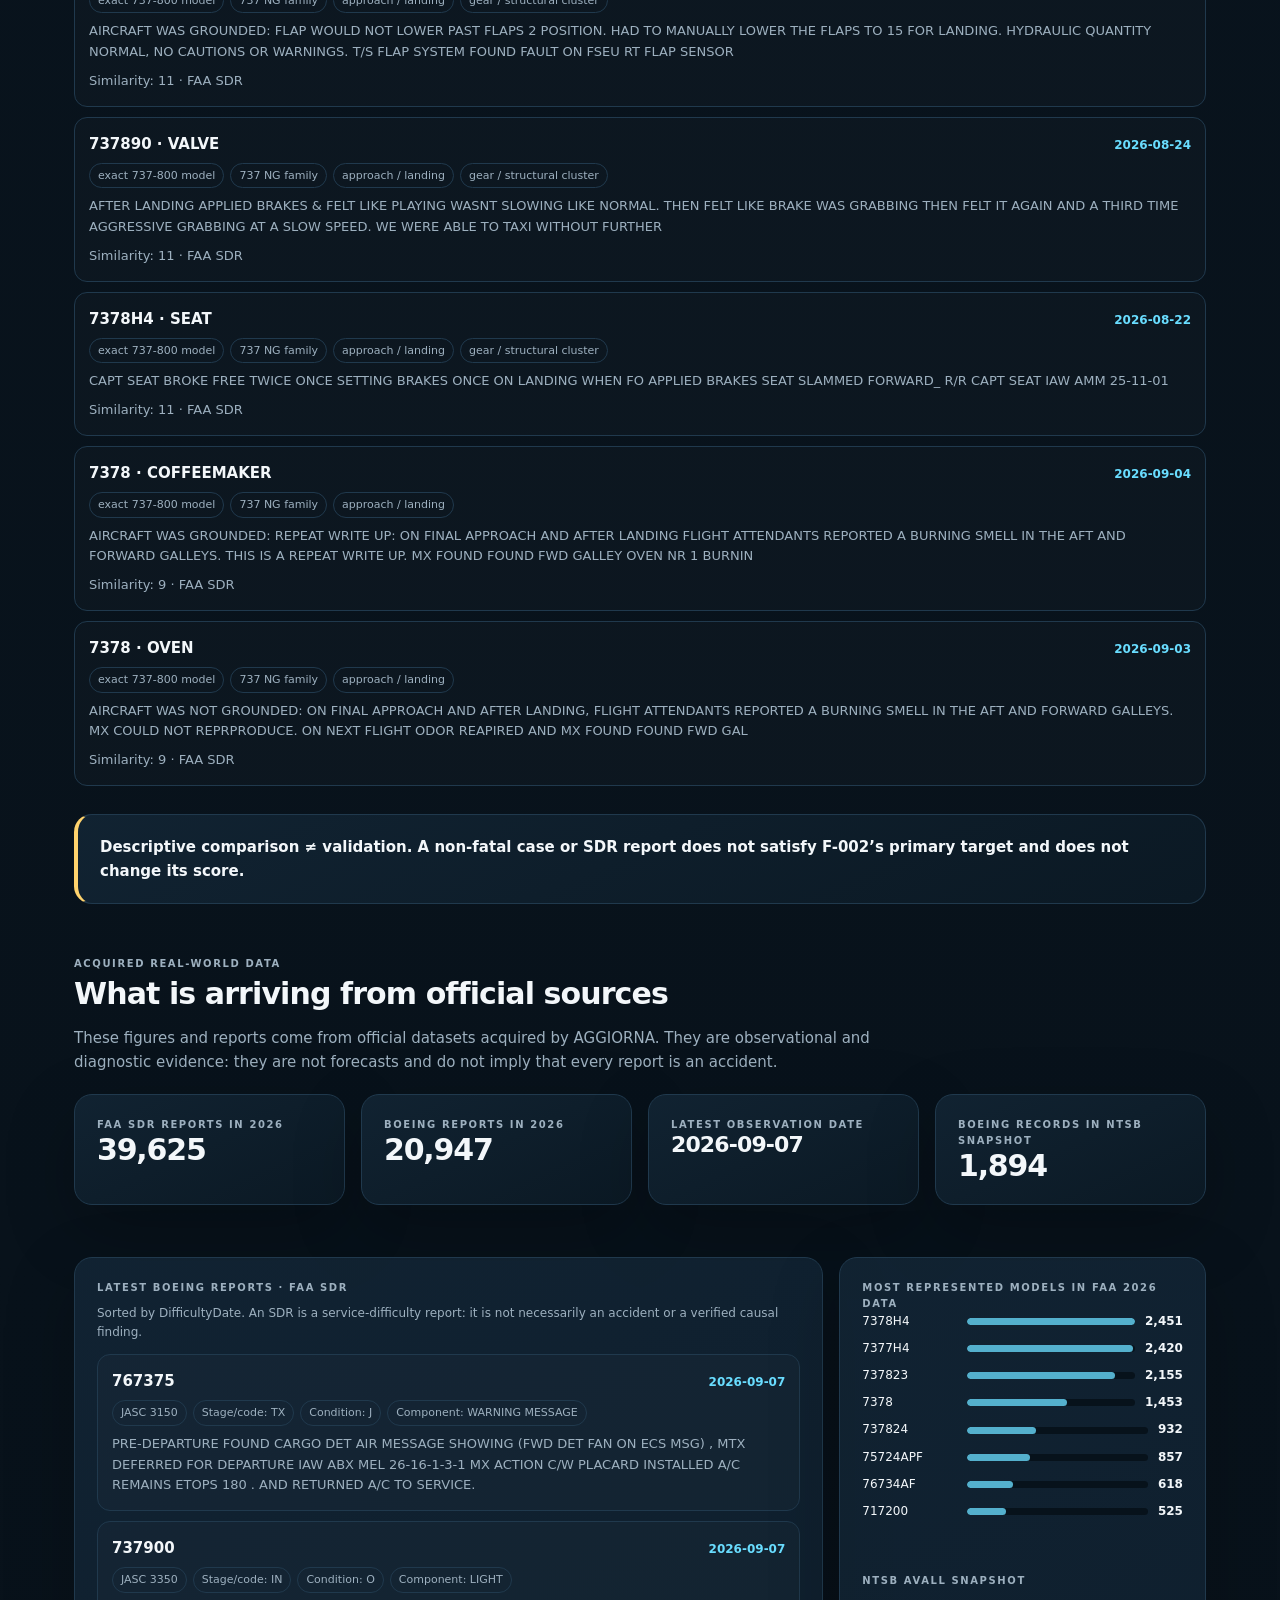
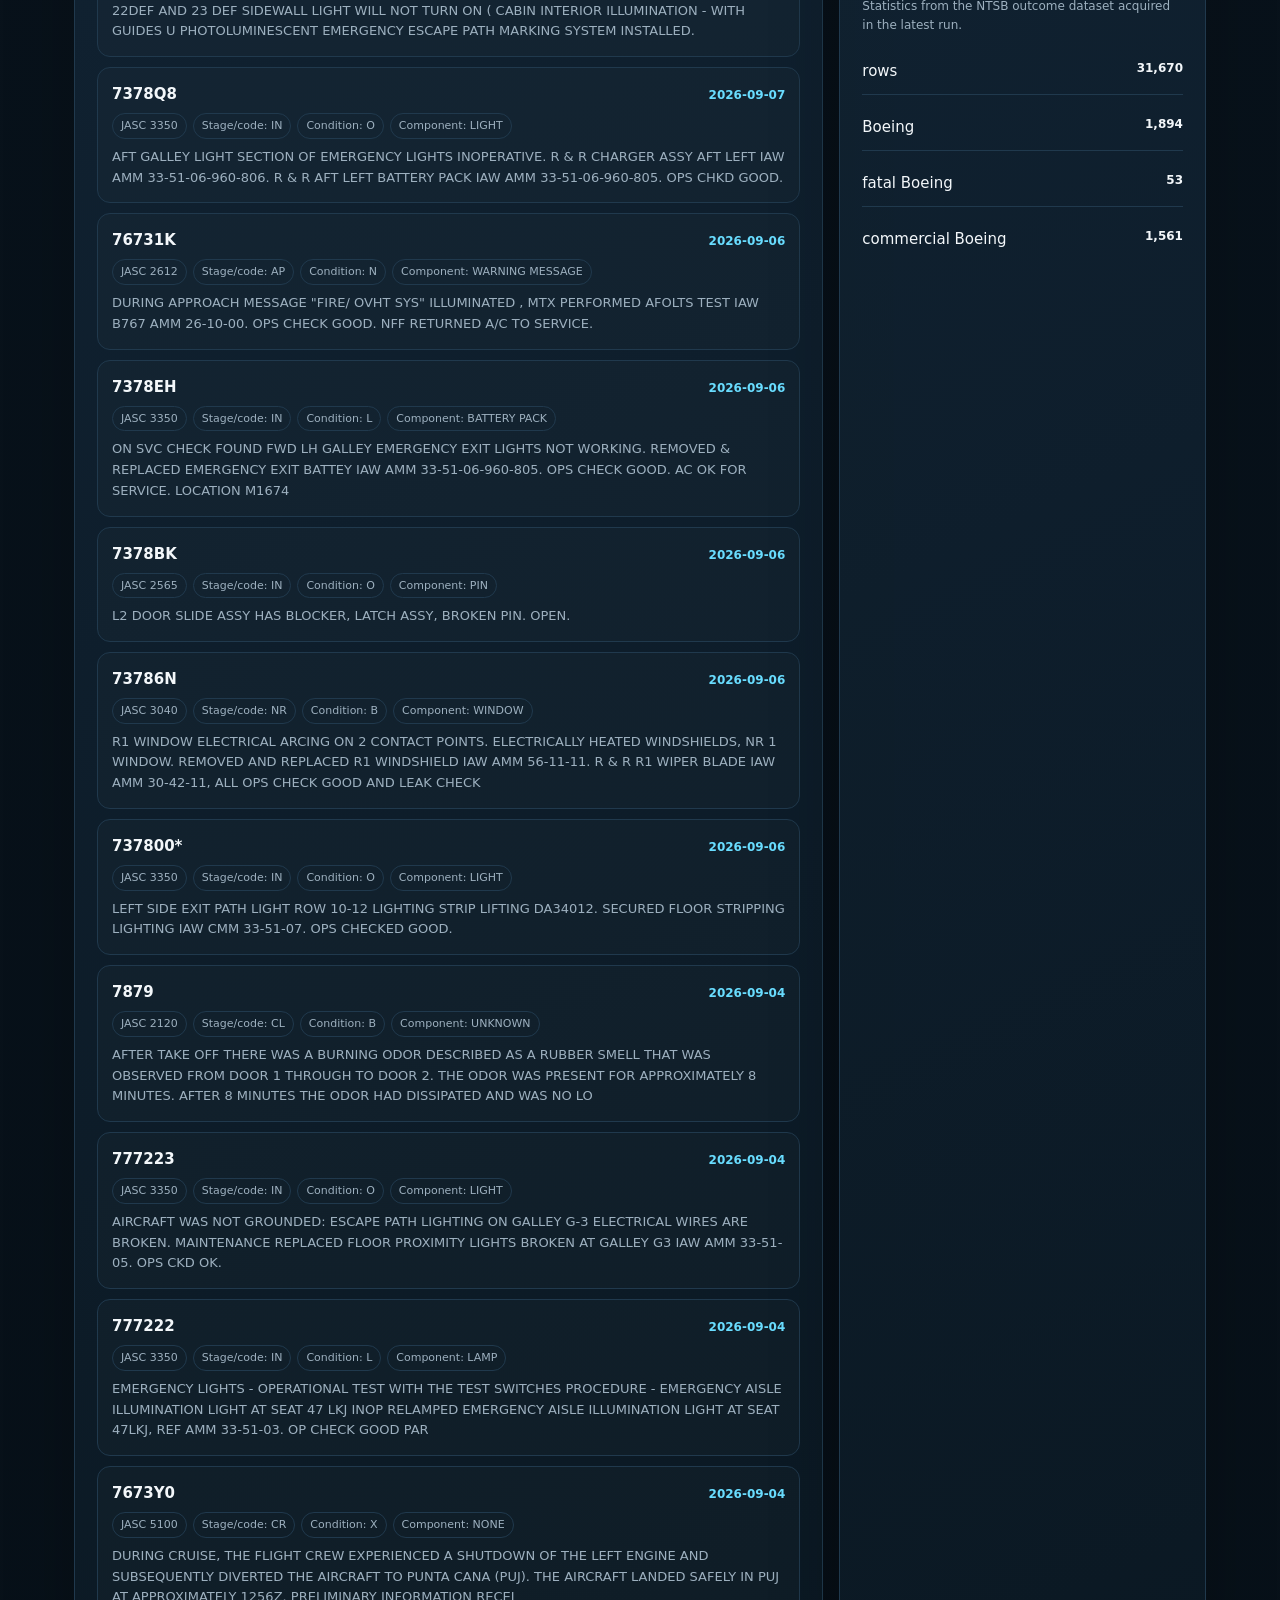
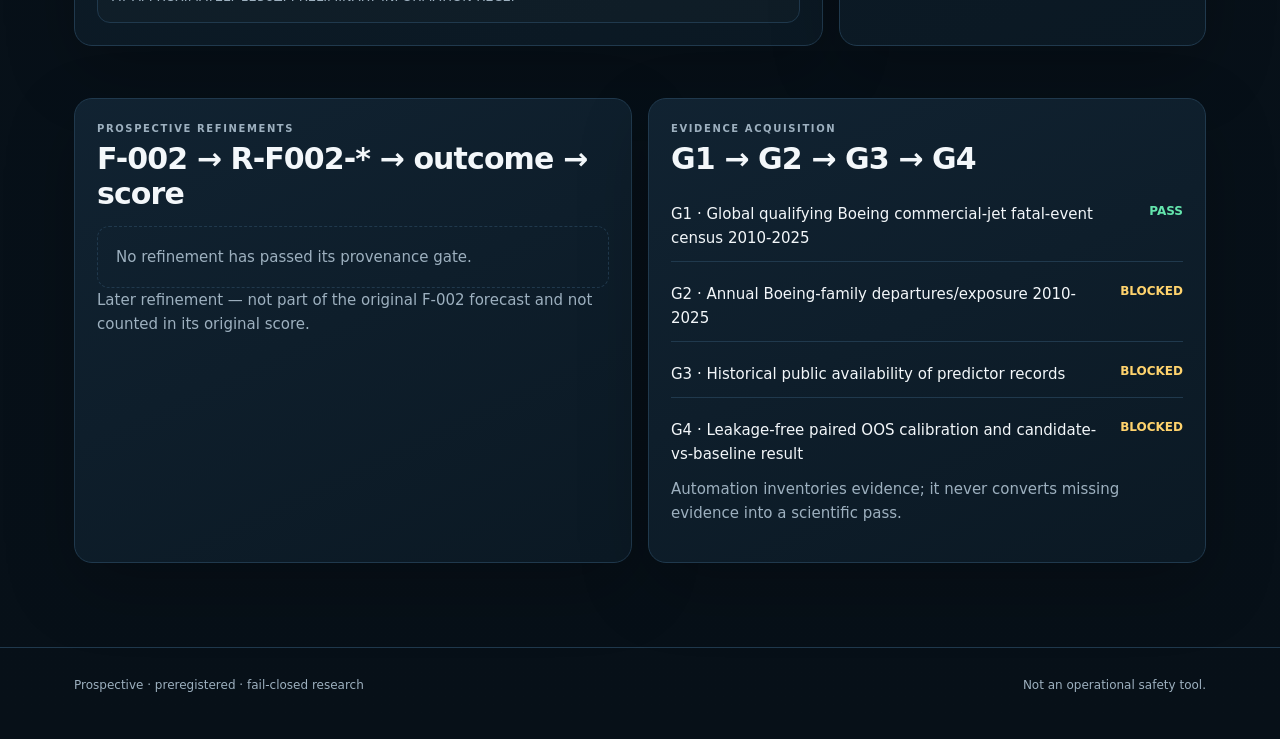
==== commit 7714ef55: "Complete BM1.5 laboratory page compatibility" ====
--- a/site/index.html
+++ b/site/index.html
@@ -11,7 +11,7 @@
 <script defer src="./comparables.js"></script>
 </head>
 <body>
-<header class="top"><nav class="wrap"><div class="brand">BSFM / OBSERVATORY</div><button class="menu-toggle" aria-expanded="false" aria-controls="site-menu" data-i18n="menu">Menu</button><div class="nav-menu" id="site-menu"><a class="navlink active" href="./" data-i18n="overview">Panoramica</a><a class="navlink" href="./validation.html" data-i18n="validation">Validazione</a><a class="navlink" href="./model-15.html">BM1.5 test</a><a class="navlink" href="./methodology.html" data-i18n="methodology">Metodologia</a><a class="navlink" href="./provenance.html" data-i18n="provenance">Provenienza</a><span class="lang"><button data-lang="it">ITA</button><span>|</span><button data-lang="en">EN</button></span></div></nav></header>
+<header class="top"><nav class="wrap"><div class="brand">BSFM / OBSERVATORY</div><button class="menu-toggle" aria-expanded="false" aria-controls="site-menu" data-i18n="menu">Menu</button><div class="nav-menu" id="site-menu"><a class="navlink active" href="./" data-i18n="overview">Panoramica</a><a class="navlink" href="./forecast.html" data-i18n="forecast">Previsione</a><a class="navlink" href="./validation.html" data-i18n="validation">Validazione</a><a class="navlink" href="./model-15.html">BM1.5 test</a><a class="navlink" href="./methodology.html" data-i18n="methodology">Metodologia</a><a class="navlink" href="./provenance.html" data-i18n="provenance">Provenienza</a><span class="lang"><button data-lang="it">ITA</button><span>|</span><button data-lang="en">EN</button></span></div></nav></header>
 <main class="wrap">
 <div class="eyebrow" data-i18n="hero_eyebrow">Osservatorio di ricerca prospettica · verificabile per costruzione</div>
 <h1 data-i18n="hero_title">I dati pubblici sulla sicurezza aerea possono anticipare il rischio oltre la sola esposizione?</h1>
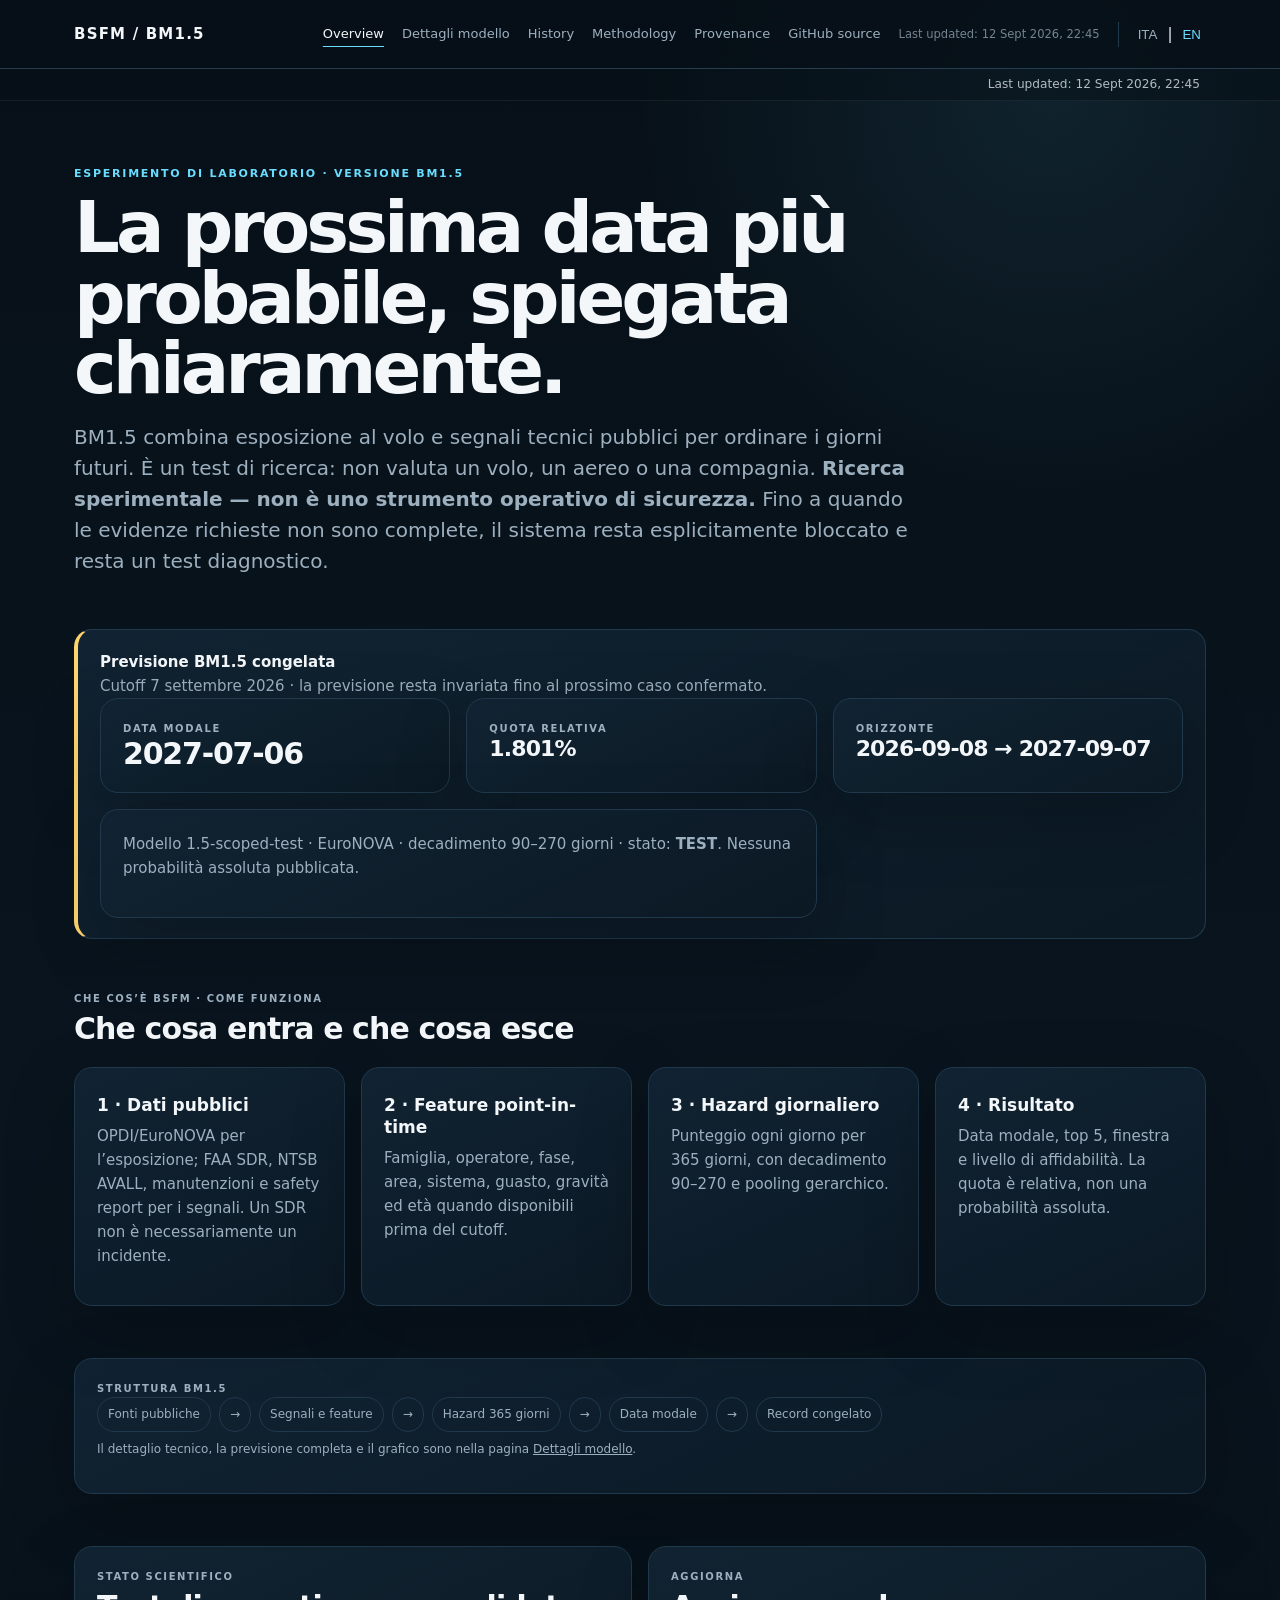
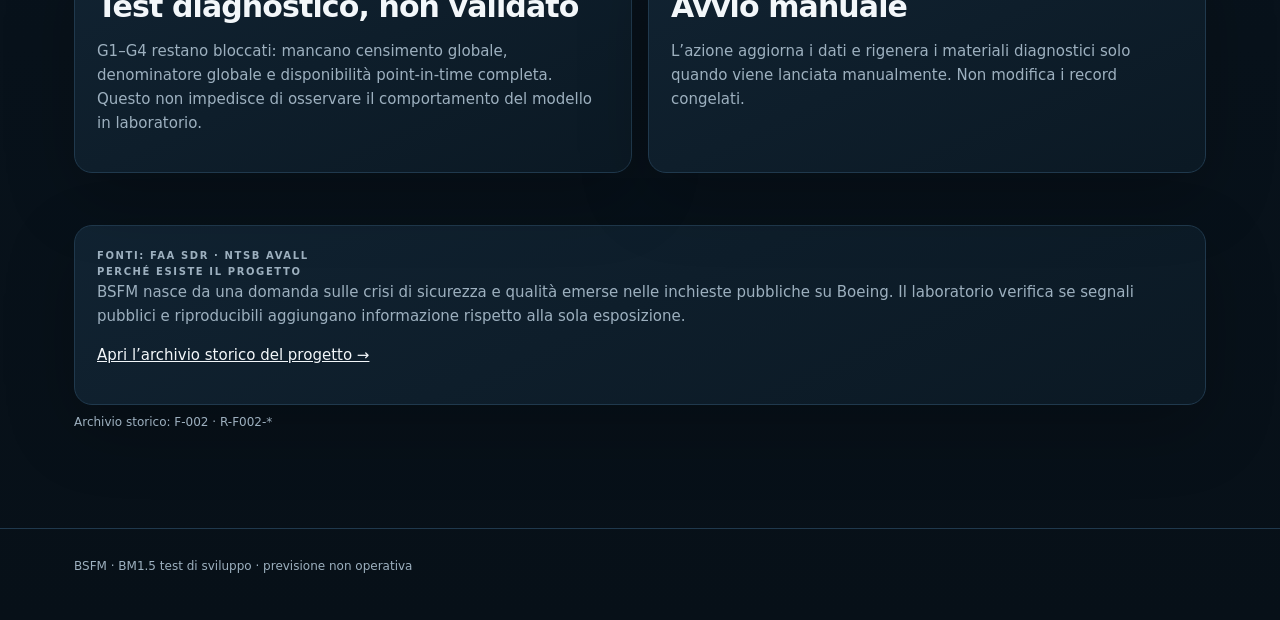
==== commit 5d9aaf31: "Make BM1.5 the primary experiment view" ====
--- a/site/index.html
+++ b/site/index.html
@@ -1,59 +1,12 @@
 <!doctype html>
-<html lang="it">
-<head>
-<meta charset="utf-8"><meta name="viewport" content="width=device-width,initial-scale=1">
-<meta name="description" content="BSFM open prospective aviation-safety forecasting research observatory">
-<title>BSFM · Research Observatory</title>
-<link rel="stylesheet" href="./styles.css">
-<script defer src="./i18n.js"></script>
-<script defer src="./page-copy.js"></script>
-<script defer src="./editorial-board.js"></script>
-<script defer src="./comparables.js"></script>
-</head>
-<body>
-<header class="top"><nav class="wrap"><div class="brand">BSFM / OBSERVATORY</div><button class="menu-toggle" aria-expanded="false" aria-controls="site-menu" data-i18n="menu">Menu</button><div class="nav-menu" id="site-menu"><a class="navlink active" href="./" data-i18n="overview">Panoramica</a><a class="navlink" href="./forecast.html" data-i18n="forecast">Previsione</a><a class="navlink" href="./validation.html" data-i18n="validation">Validazione</a><a class="navlink" href="./model-15.html">BM1.5 test</a><a class="navlink" href="./methodology.html" data-i18n="methodology">Metodologia</a><a class="navlink" href="./provenance.html" data-i18n="provenance">Provenienza</a><span class="lang"><button data-lang="it">ITA</button><span>|</span><button data-lang="en">EN</button></span></div></nav></header>
-<main class="wrap">
-<div class="eyebrow" data-i18n="hero_eyebrow">Osservatorio di ricerca prospettica · verificabile per costruzione</div>
-<h1 data-i18n="hero_title">I dati pubblici sulla sicurezza aerea possono anticipare il rischio oltre la sola esposizione?</h1>
-<p class="lead" data-i18n="hero_lead">BSFM è un esperimento di previsione prospettica: congela le previsioni prima degli esiti, conserva la provenienza dei dati, verifica ciò che era conoscibile a ogni data e misura anche gli errori.</p><div class="button-row"><a class="button primary" href="./forecast.html" data-i18n="read_forecast">Apri F-002</a><a class="button" href="./validation.html" data-i18n="read_validation">Vedi la validazione</a></div></div><aside class="hero-panel"><div class="label" data-i18n="home_status_label">Stato in breve</div><h2 data-i18n="home_status_title">La pipeline funziona. La validazione resta aperta.</h2><div class="gate"><span data-i18n="home_frozen">F-002 congelata</span><b class="yes">SÌ</b></div><div class="gate"><span data-i18n="home_g1">G1 globale</span><b class="no">14/16</b></div><div class="gate"><span data-i18n="home_pd">BSFM-PD 1.3</span><b class="no" data-i18n="home_pd_value">Risultato negativo / insufficiente</b></div></aside></div>
-<div class="notice"><strong data-i18n="experimental">Ricerca sperimentale — non è uno strumento operativo di sicurezza.</strong><div class="muted" data-i18n="safety_note">BSFM non valuta la sicurezza di uno specifico volo, aeromobile, compagnia, rotta o persona.</div></div>
-
-<section class="section editorial-board" data-editorial-board aria-live="polite"><div class="empty">Caricamento della bacheca editoriale…</div></section>
-
-<section class="section"><div class="section-title"><div class="label" data-i18n="question_label">La domanda scientifica</div><h2 data-i18n="question_title">Non cerchiamo coincidenze. Cerchiamo capacità predittiva.</h2><p class="muted" data-i18n="question_body">L’esperimento chiede se dati pubblici, disponibili prima di ogni cutoff, migliorino una distribuzione del prossimo evento rispetto a una baseline di sola esposizione. Ogni previsione, risultato negativo e blocco rimane visibile.</p></div></section>
-
-<section class="section"><div class="section-title"><div class="label" data-i18n="what_label">Che cos’è BSFM</div><h2 data-i18n="what_title">Un osservatorio aperto, non un sistema di allarme</h2><p class="muted" data-i18n="what_intro">L’obiettivo è verificare scientificamente se segnali pubblici e riproducibili possano migliorare una previsione rispetto a una semplice baseline di esposizione. Fino a quando le evidenze richieste non sono complete, il sistema resta esplicitamente bloccato.</p></div><div class="grid"><article class="card s4 explain-card"><h3 data-i18n="what_1_title">Previsione prima dell’evento</h3><p class="muted" data-i18n="what_1">Una previsione viene registrata con data di cutoff e non può essere riscritta dopo che l’esito è noto.</p></article><article class="card s4 explain-card"><h3 data-i18n="what_2_title">Evidenze verificabili</h3><p class="muted" data-i18n="what_2">Ogni dato deve avere fonte, hash, data e ruolo dichiarato. “Disponibile oggi” non significa automaticamente “disponibile allora”.</p></article><article class="card s4 explain-card"><h3 data-i18n="what_3_title">Fallimento visibile</h3><p class="muted" data-i18n="what_3">Gate mancanti, backtest negativi e risultati non conclusivi restano nel record: non vengono trasformati in successi.</p></article></div></section>
-
-<section class="section" id="model-15"><div class="section-title"><div class="label">Modello 1.5</div><h2>Previsioni più leggibili, dati separati</h2><p class="muted">Il modello può analizzare evento tecnico, fase del volo, sistema, modalità di guasto, gravità, coorte Boeing, età dell’aeromobile e ripetizione del guasto. Seriale e registrazione entrano solo quando la continuità storica è verificata.</p></div><div class="grid"><article class="card s4"><h3>Che cosa</h3><p class="muted">Segnalazione tecnica, manutenzione non programmata o evento operativo significativo.</p></article><article class="card s4"><h3>Quando</h3><p class="muted">La previsione usa solo informazioni disponibili prima del cutoff.</p></article><article class="card s4"><h3>Controllo</h3><p class="muted">Ogni candidato mensile viene confrontato con la baseline e può restare bloccato.</p></article></div></section>
-
-<section class="section" id="model-15-test"><div class="section-title"><div class="label">Test Model 1.5</div><h2>Replay a 365 giorni</h2><p class="muted">Questa scheda mostra il risultato tecnico del replay senza trasformarlo in una previsione ufficiale.</p></div><div class="grid" id="model15Test"><article class="card"><div class="empty">Caricamento…</div></article></div></section>
-
-<section class="section" id="boeing-origin"><div class="section-title"><div class="label" data-i18n="boeing_label">Perché Boeing</div><h2 data-i18n="boeing_title">Da un’inchiesta pubblica a una domanda verificabile</h2><p class="muted" data-i18n="boeing_intro">BSFM è mirato ai jet commerciali Boeing. Il progetto è nato dopo che il suo autore è venuto a conoscenza del documentario Netflix Freefall: A Reckoning for Boeing: non per assumere una colpa o una maggiore pericolosità, ma per trasformare le domande sollevate dall’inchiesta in un esperimento misurabile.</p></div><div class="grid"><article class="card s4 explain-card"><h3 data-i18n="boeing_origin_title">L’origine</h3><p class="muted" data-i18n="boeing_origin">Il documentario ha riportato l’attenzione sulle crisi di sicurezza e qualità di Boeing e sulle testimonianze riguardanti cultura aziendale, pressioni produttive, processi di certificazione e supervisione. Questo è il punto di partenza personale del progetto, non una fonte predittiva.</p></article><article class="card s4 explain-card"><h3 data-i18n="boeing_inquiry_title">Cosa emerse sul 737 MAX</h3><p class="muted" data-i18n="boeing_inquiry">Le indagini ufficiali successive agli incidenti Lion Air 610 ed Ethiopian Airlines 302, nei quali morirono complessivamente 346 persone, documentarono criticità nel progetto e nella valutazione del MCAS, nella comunicazione delle informazioni di sicurezza, nelle pressioni di programma e nel sistema di certificazione e supervisione FAA.</p></article><article class="card s4 explain-card"><h3 data-i18n="boeing_question_title">La domanda di BSFM</h3><p class="muted" data-i18n="boeing_question">Esistono segnali pubblici, disponibili prima degli eventi, che permettono di distinguere il rischio futuro nei jet commerciali Boeing meglio di una semplice baseline di esposizione? Se la risposta empirica fosse no, anche questo sarebbe un risultato valido.</p></article></div><div class="notice"><strong data-i18n="boeing_boundary_title">Motivazione ≠ evidenza.</strong><div class="muted" data-i18n="boeing_boundary">BSFM non sostiene che Boeing sia oggi intrinsecamente meno sicura di altri costruttori. Il documentario e le inchieste spiegano perché Boeing è l’oggetto dello studio; soltanto dati ammissibili, backtest preregistrati e confronto con baseline possono sostenere una conclusione scientifica.</div></div></section>
-
-<section class="section"><div class="section-title"><div class="label" data-i18n="how_label">Come funziona</div><h2 data-i18n="how_title">Dal dato pubblico al test scientifico</h2></div><article class="card"><div class="step-grid"><div class="step"><strong data-i18n="step1">1 · acquisisce fonti ufficiali</strong></div><div class="step"><strong data-i18n="step2">2 · verifica integrità e provenienza</strong></div><div class="step"><strong data-i18n="step3">3 · applica il cutoff temporale</strong></div><div class="step"><strong data-i18n="step4">4 · congela la previsione</strong></div><div class="step"><strong data-i18n="step5">5 · osserva l’esito futuro</strong></div><div class="step"><strong data-i18n="step6">6 · confronta score e baseline</strong></div></div><p class="help" data-i18n="step_note">Il modello può essere promosso solo se superano insieme i gate su censimento storico, esposizione, disponibilità point-in-time, calibrazione e confronto con baseline.</p></article></section>
-
-<section class="section grid"><article class="card s3"><div class="label" data-i18n="registry">Integrità registro</div><div class="metric" id="registry" data-i18n="loading">Caricamento…</div></article><article class="card s3"><div class="label" data-i18n="scientific_fit">Fit scientifico</div><div class="metric" id="fit">BLOCCATO</div></article><article class="card s3"><div class="label" data-i18n="promotion">Promozione</div><div class="metric" id="promotion">BLOCCATO</div></article><article class="card s3"><div class="label" data-i18n="absolute_probability">Probabilità assoluta</div><div class="metric" id="absolute">DISATTIVA</div></article></section>
-
-<section class="section grid"><article class="card s8"><div class="label" data-i18n="frozen">Previsione prospettica congelata</div><h2 data-i18n="f002_title">F-002 · record sperimentale immutabile</h2><div class="facts"><div class="fact"><span class="muted" data-i18n="declared_cutoff">Cutoff dichiarato</span><strong>19 ago 2026</strong></div><div class="fact"><span class="muted" data-i18n="modal_window">Finestra modale</span><strong>5–11 ott 2026</strong></div><div class="fact"><span class="muted" data-i18n="modal_day">Giorno modale</span><strong>8 ott 2026</strong></div><div class="fact"><span class="muted" data-i18n="aircraft_hypothesis">Ipotesi aeromobile</span><strong>737-800 / 737 NG</strong></div><div class="fact"><span class="muted" data-i18n="phase">Fase</span><strong>Final approach / landing</strong></div><div class="fact"><span class="muted" data-i18n="event_cluster">Cluster evento</span><strong>SCF-NP / gear-structural-operational</strong></div><div class="fact"><span class="muted" data-i18n="descriptive_geography">Geografia descrittiva</span><strong>Europe / North America / APAC</strong><small data-i18n="not_scored">Non valutata</small></div><div class="fact"><span class="muted" data-i18n="operator">Operatore</span><strong>—</strong><small data-i18n="unsupported">Non supportato</small></div><div class="fact"><span class="muted">MSN</span><strong>—</strong><small data-i18n="unsupported">Non supportato</small></div></div><p class="muted" data-i18n="frozen_note">F-002 non viene mai modificata retrospettivamente.</p></article><article class="card s4"><div class="label" data-i18n="evidence_gates">Gate delle evidenze</div><h2 data-i18n="scientific_state">Stato scientifico attuale</h2><div class="gates" id="gates"><div class="gate"><span data-i18n="loading">Caricamento…</span><b>—</b></div></div></article></section>
-
-<section class="section" id="real-data"><div class="section-title"><div class="label" data-i18n="real_label">Dati reali acquisiti</div><h2 data-i18n="real_title">Cosa sta arrivando dalle fonti ufficiali</h2><p class="muted" data-i18n="real_intro">Questi numeri e queste segnalazioni provengono dai dataset ufficiali acquisiti da AGGIORNA. Servono come evidenza osservativa e diagnostica: non sono previsioni e non implicano che ogni segnalazione sia un incidente.</p></div><div class="grid real-stats"><article class="card s3"><div class="label" data-i18n="faa_rows">Segnalazioni FAA SDR nel 2026</div><div class="metric" id="faaRows">—</div></article><article class="card s3"><div class="label" data-i18n="faa_boeing">Segnalazioni Boeing nel 2026</div><div class="metric" id="faaBoeing">—</div></article><article class="card s3"><div class="label" data-i18n="latest_date">Ultima data osservata</div><div class="metric small" id="latestDate">—</div></article><article class="card s3"><div class="label" data-i18n="ntsb_boeing">Record Boeing nello snapshot NTSB</div><div class="metric" id="ntsbBoeing">—</div></article></div><div class="grid section"><article class="card s8"><div class="label" data-i18n="latest_reports">Ultime segnalazioni Boeing · FAA SDR</div><p class="help" data-i18n="latest_reports_note">Ordinate per DifficultyDate. Un SDR è una segnalazione di difficoltà in servizio: non è necessariamente un incidente, né una conclusione causale verificata.</p><div id="latestReports" class="data-list"><div class="empty" data-i18n="no_real_data">I dati pubblici di dettaglio verranno generati alla prossima esecuzione di AGGIORNA.</div></div></article><article class="card s4"><div class="label" data-i18n="top_models">Modelli più presenti nel dataset FAA 2026</div><div id="topModels" class="bars"></div><div class="section"><div class="label" data-i18n="ntsb_snapshot">Snapshot NTSB AVALL</div><p class="help" data-i18n="ntsb_scope">Statistiche del dataset di esito NTSB acquisito nell’ultima esecuzione.</p><div id="ntsbStats" class="gates"></div></div></article></div></section>
-
-<section class="section grid"><article class="card s6"><div class="label" data-i18n="refinements">Archivio storico</div><h2 data-i18n="refinement_flow">F-002 → esito → punteggio · R-F002-* (archivio storico)</h2><div id="refinements" class="empty" data-i18n="none">Nessun affinamento ha ancora superato il gate di provenienza.</div><p class="muted" data-i18n="later">Affinamento successivo — non fa parte della previsione originale F-002 e non viene conteggiato nel suo punteggio originale.</p></article><article class="card s6"><div class="label" data-i18n="evidence">Acquisizione delle evidenze</div><h2 data-i18n="evidence_flow">G1 → G2 → G3 → G4</h2><div id="evidence" class="gates"><div class="gate"><span data-i18n="loading">Caricamento…</span><b>—</b></div></div><p class="muted" data-i18n="automation_note">L’automazione inventaria le evidenze; non trasforma mai un’assenza di dati in un superamento scientifico.</p></article></section>
-</main>
-<footer><div class="wrap footer-grid"><span data-i18n="footer_tagline">Ricerca prospettica · preregistrata · fail-closed</span><span data-i18n="footer_safety">Non è uno strumento operativo di sicurezza.</span></div></footer>
-<script>
-const esc=s=>String(s??'').replace(/[&<>"']/g,c=>({'&':'&amp;','<':'&lt;','>':'&gt;','"':'&quot;',"'":'&#39;'}[c]));
-const tr=(k,l)=>window.BSFM_I18N?.t(k,l)||k;
-let readiness=null,realData=null;
-function yn(v,l){return v?'<span class="yes">'+tr('pass',l)+'</span>':'<span class="no">'+tr('blocked',l)+'</span>'}
-function gateName(k,l){return tr('gate_'+k,l)}
-function renderReadiness(l){if(!readiness)return;registry.textContent=(readiness.status.registry_integrity||tr('unavailable',l)).toUpperCase();const f=readiness.final;fit.textContent=f.scientific_fit_ready?tr('ready',l):tr('blocked',l);promotion.textContent=f.scientific_promotion_ready?tr('ready',l):tr('blocked',l);absolute.textContent=f.absolute_accident_probabilities_enabled?tr('on',l):tr('off',l);gates.innerHTML=Object.entries(f.gates||{}).map(([k,v])=>'<div class="gate"><span>'+esc(gateName(k,l))+'</span><b>'+yn(v,l)+'</b></div>').join('')}
-function renderReal(l){if(!realData)return;const loc=l==='it'?'it-IT':'en-US';faaRows.textContent=Number(realData.rows_total||0).toLocaleString(loc);faaBoeing.textContent=Number(realData.boeing_rows||0).toLocaleString(loc);latestDate.textContent=realData.latest_observation_date||'—';ntsbBoeing.textContent=Number(realData.ntsb_snapshot?.boeing_rows||0).toLocaleString(loc);const reports=realData.latest_boeing_reports||[];latestReports.innerHTML=reports.length?reports.map(r=>'<article class="report"><div class="report-head"><strong>'+esc(r.model)+'</strong><span class="report-date">'+esc(r.date||'—')+'</span></div><div class="report-meta"><span class="tag">JASC '+esc(r.jasc_code)+'</span><span class="tag">'+esc(tr('stage',l))+': '+esc(r.stage_code)+'</span><span class="tag">'+esc(tr('condition',l))+': '+esc(r.condition_code)+'</span><span class="tag">'+esc(tr('component',l))+': '+esc(r.component)+'</span></div><p>'+esc(r.discrepancy)+'</p></article>').join(''):'<div class="empty">'+esc(tr('no_real_data',l))+'</div>';const models=realData.top_models||[],max=models[0]?.count||1;topModels.innerHTML=models.map(x=>'<div class="bar-row"><span>'+esc(x.value)+'</span><span class="bar-track"><span class="bar-fill" style="display:block;width:'+Math.max(2,100*x.count/max)+'%"></span></span><b>'+Number(x.count).toLocaleString(loc)+'</b></div>').join('');const n=realData.ntsb_snapshot;ntsbStats.innerHTML=n?[['rows',n.rows],['Boeing',n.boeing_rows],['fatal Boeing',n.fatal_boeing_rows],['commercial Boeing',n.commercial_boeing_rows]].map(([k,v])=>'<div class="gate"><span>'+esc(k)+'</span><b>'+Number(v||0).toLocaleString(loc)+'</b></div>').join(''):''}
-Promise.all([fetch('./data/status.json',{cache:'no-store'}).then(r=>r.json()),fetch('./data/final-readiness.json',{cache:'no-store'}).then(r=>r.json())]).then(([s,f])=>{readiness={status:s,final:f};renderReadiness(window.BSFM_I18N?.lang()||'it')}).catch(()=>registry.textContent='UNAVAILABLE');
-fetch('./data/real-data.json',{cache:'no-store'}).then(r=>r.json()).then(x=>{realData=x;renderReal(window.BSFM_I18N?.lang()||'it')}).catch(()=>{});
-fetch('./data/model-15-status.json',{cache:'no-store'}).then(r=>r.json()).then(x=>{model15Test.innerHTML='<article class="card s3"><div class="label">Cutoff</div><div class="metric small">'+esc(x.cutoff)+'</div></article><article class="card s3"><div class="label">Data modale relativa</div><div class="metric small">'+esc(x.modal_date)+'</div></article><article class="card s3"><div class="label">Orizzonte</div><div class="metric small">'+esc(x.horizon_days)+' giorni</div></article><article class="card s3"><div class="label">Stato</div><div class="metric small no">TEST · NON PROMOSSO</div></article><article class="card s8"><p class="muted">Data obiettivo di confronto: <strong>'+esc(x.target_comparison_date)+'</strong> · dentro l’orizzonte: <strong>'+esc(x.target_inside_horizon===null?'non valutabile':(x.target_inside_horizon?'sì':'no'))+'</strong>.</p><p class="help">Punteggio relativo: '+esc(Number(x.relative_score_percent).toFixed(3))+'%. Non è una probabilità assoluta. Denominatore globale: assente; gate G2/G3/G4: chiusi.</p></article></div>';}).catch(()=>{});
-fetch('./data/refinements.json',{cache:'no-store'}).then(r=>r.json()).then(x=>{if(!x.length)return;refinements.className='timeline';refinements.innerHTML=x.map(r=>'<div class="gate"><span><strong>'+esc(r.refinement_id)+'</strong> · '+esc(r.issued_at)+'<br>'+r.changes.map(c=>esc(c.dimension)+': '+esc(c.new_value)).join(' · ')+'</span><b>'+esc(r.status)+'</b></div>').join('')}).catch(()=>{});
-fetch('./data/evidence-state.json',{cache:'no-store'}).then(r=>r.json()).then(x=>{evidence.innerHTML=Object.entries(x.gaps||{}).map(([k,v])=>'<div class="gate"><span>'+esc(k)+' · '+esc(v.label)+'</span><b class="'+(v.status==='PASS'?'yes':'no')+'">'+esc(v.status)+'</b></div>').join('')}).catch(()=>{});
-window.addEventListener('bsfm-language',e=>{renderReadiness(e.detail);renderReal(e.detail)});
-</script>
+<html lang="it"><head><meta charset="utf-8"><meta name="viewport" content="width=device-width,initial-scale=1"><meta name="description" content="BSFM BM1.5 · esperimento di previsione prospettica"><title>BM1.5 · BSFM Forecast Observatory</title><link rel="stylesheet" href="./styles.css"><script defer src="./i18n.js"></script><script defer src="./comparables.js"></script></head>
+<body><header class="top"><nav class="wrap"><div class="brand">BSFM / BM1.5</div><button class="menu-toggle" aria-expanded="false" aria-controls="site-menu" data-i18n="menu">Menu</button><div class="nav-menu" id="site-menu"><a class="navlink active" href="./" data-i18n="overview">BM1.5</a><a class="navlink" href="./model-15.html">Dettagli modello</a><a class="navlink" href="./history.html">History</a><a class="navlink" href="./methodology.html" data-i18n="methodology">Come funziona</a><a class="navlink" href="./provenance.html" data-i18n="provenance">Dati e fonti</a><span class="lang"><button data-lang="it">ITA</button><span>|</span><button data-lang="en">EN</button></span></div></nav></header>
+<main class="wrap"><div class="eyebrow">ESPERIMENTO DI LABORATORIO · VERSIONE BM1.5</div><h1>La prossima data più probabile, spiegata chiaramente.</h1><p class="lead">BM1.5 combina esposizione al volo e segnali tecnici pubblici per ordinare i giorni futuri. È un test di ricerca: non valuta un volo, un aereo o una compagnia. <strong>Ricerca sperimentale — non è uno strumento operativo di sicurezza.</strong> Fino a quando le evidenze richieste non sono complete, il sistema resta esplicitamente bloccato e resta un test diagnostico.</p>
+<section class="section"><div class="notice"><strong>Previsione BM1.5 congelata</strong><div class="muted">Cutoff 7 settembre 2026 · la previsione resta invariata fino al prossimo caso confermato.</div><div class="grid" id="forecast"><article class="card s4"><div class="label">Data modale</div><div class="metric">Caricamento…</div></article></div></div></section>
+<section class="section"><div class="section-title"><div class="label">Che cos’è BSFM · Come funziona</div><h2>Che cosa entra e che cosa esce</h2></div><div class="grid"><article class="card s3"><h3>1 · Dati pubblici</h3><p class="muted">OPDI/EuroNOVA per l’esposizione; FAA SDR, NTSB AVALL, manutenzioni e safety report per i segnali. Un SDR non è necessariamente un incidente.</p></article><article class="card s3"><h3>2 · Feature point-in-time</h3><p class="muted">Famiglia, operatore, fase, area, sistema, guasto, gravità ed età quando disponibili prima del cutoff.</p></article><article class="card s3"><h3>3 · Hazard giornaliero</h3><p class="muted">Punteggio ogni giorno per 365 giorni, con decadimento 90–270 e pooling gerarchico.</p></article><article class="card s3"><h3>4 · Risultato</h3><p class="muted">Data modale, top 5, finestra e livello di affidabilità. La quota è relativa, non una probabilità assoluta.</p></article></div></section>
+<section class="section"><article class="card"><div class="label">Struttura BM1.5</div><div class="flow"><span class="pill">Fonti pubbliche</span><span class="pill">→</span><span class="pill">Segnali e feature</span><span class="pill">→</span><span class="pill">Hazard 365 giorni</span><span class="pill">→</span><span class="pill">Data modale</span><span class="pill">→</span><span class="pill">Record congelato</span></div><p class="help">Il dettaglio tecnico, la previsione completa e il grafico sono nella pagina <a href="./model-15.html">Dettagli modello</a>.</p></article></section>
+<section class="section grid"><article class="card s6"><div class="label">Stato scientifico</div><h2>Test diagnostico, non validato</h2><p class="muted">G1–G4 restano bloccati: mancano censimento globale, denominatore globale e disponibilità point-in-time completa. Questo non impedisce di osservare il comportamento del modello in laboratorio.</p></article><article class="card s6"><div class="label">AGGIORNA</div><h2>Avvio manuale</h2><p class="muted">L’azione aggiorna i dati e rigenera i materiali diagnostici solo quando viene lanciata manualmente. Non modifica i record congelati.</p></article></section>
+<section class="section"><article class="card"><div class="label">Fonti: FAA SDR · NTSB AVALL</div>
+<div class="label">Perché esiste il progetto</div><p class="muted">BSFM nasce da una domanda sulle crisi di sicurezza e qualità emerse nelle inchieste pubbliche su Boeing. Il laboratorio verifica se segnali pubblici e riproducibili aggiungano informazione rispetto alla sola esposizione.</p><p><a href="./history.html">Apri l’archivio storico del progetto →</a></p></article></section><p class="help">Archivio storico: F-002 · R-F002-*</p></main><footer><div class="wrap">BSFM · BM1.5 test di sviluppo · previsione non operativa</div></footer>
+<script>const esc=s=>String(s??'—').replace(/[&<>"']/g,c=>({'&':'&amp;','<':'&lt;','>':'&gt;','"':'&quot;',"'":'&#39;'}[c]));fetch('./data/evidence-state.json',{cache:'no-store'}).catch(()=>null);fetch('./data/real-data.json',{cache:'no-store'}).catch(()=>null);fetch('./data/refinements.json',{cache:'no-store'}).catch(()=>null);fetch('./data/model-15-status.json',{cache:'no-store'}).then(r=>r.json()).then(x=>{forecast.innerHTML='<article class="card s4"><div class="label">Data modale</div><div class="metric">'+esc(x.modal_date)+'</div></article><article class="card s4"><div class="label">Quota relativa</div><div class="metric small">'+Number(x.relative_score_percent).toFixed(3)+'%</div></article><article class="card s4"><div class="label">Orizzonte</div><div class="metric small">'+esc(x.horizon_start)+' → '+esc(x.horizon_end)+'</div></article><article class="card s8"><p class="muted">Modello '+esc(x.model_version)+' · EuroNOVA · decadimento 90–270 giorni · stato: <b>TEST</b>. Nessuna probabilità assoluta pubblicata.</p></article>'}).catch(()=>{});</script><!-- Modello 1.5 · latestReports · topModels · ntsbStats -->
 </body></html>
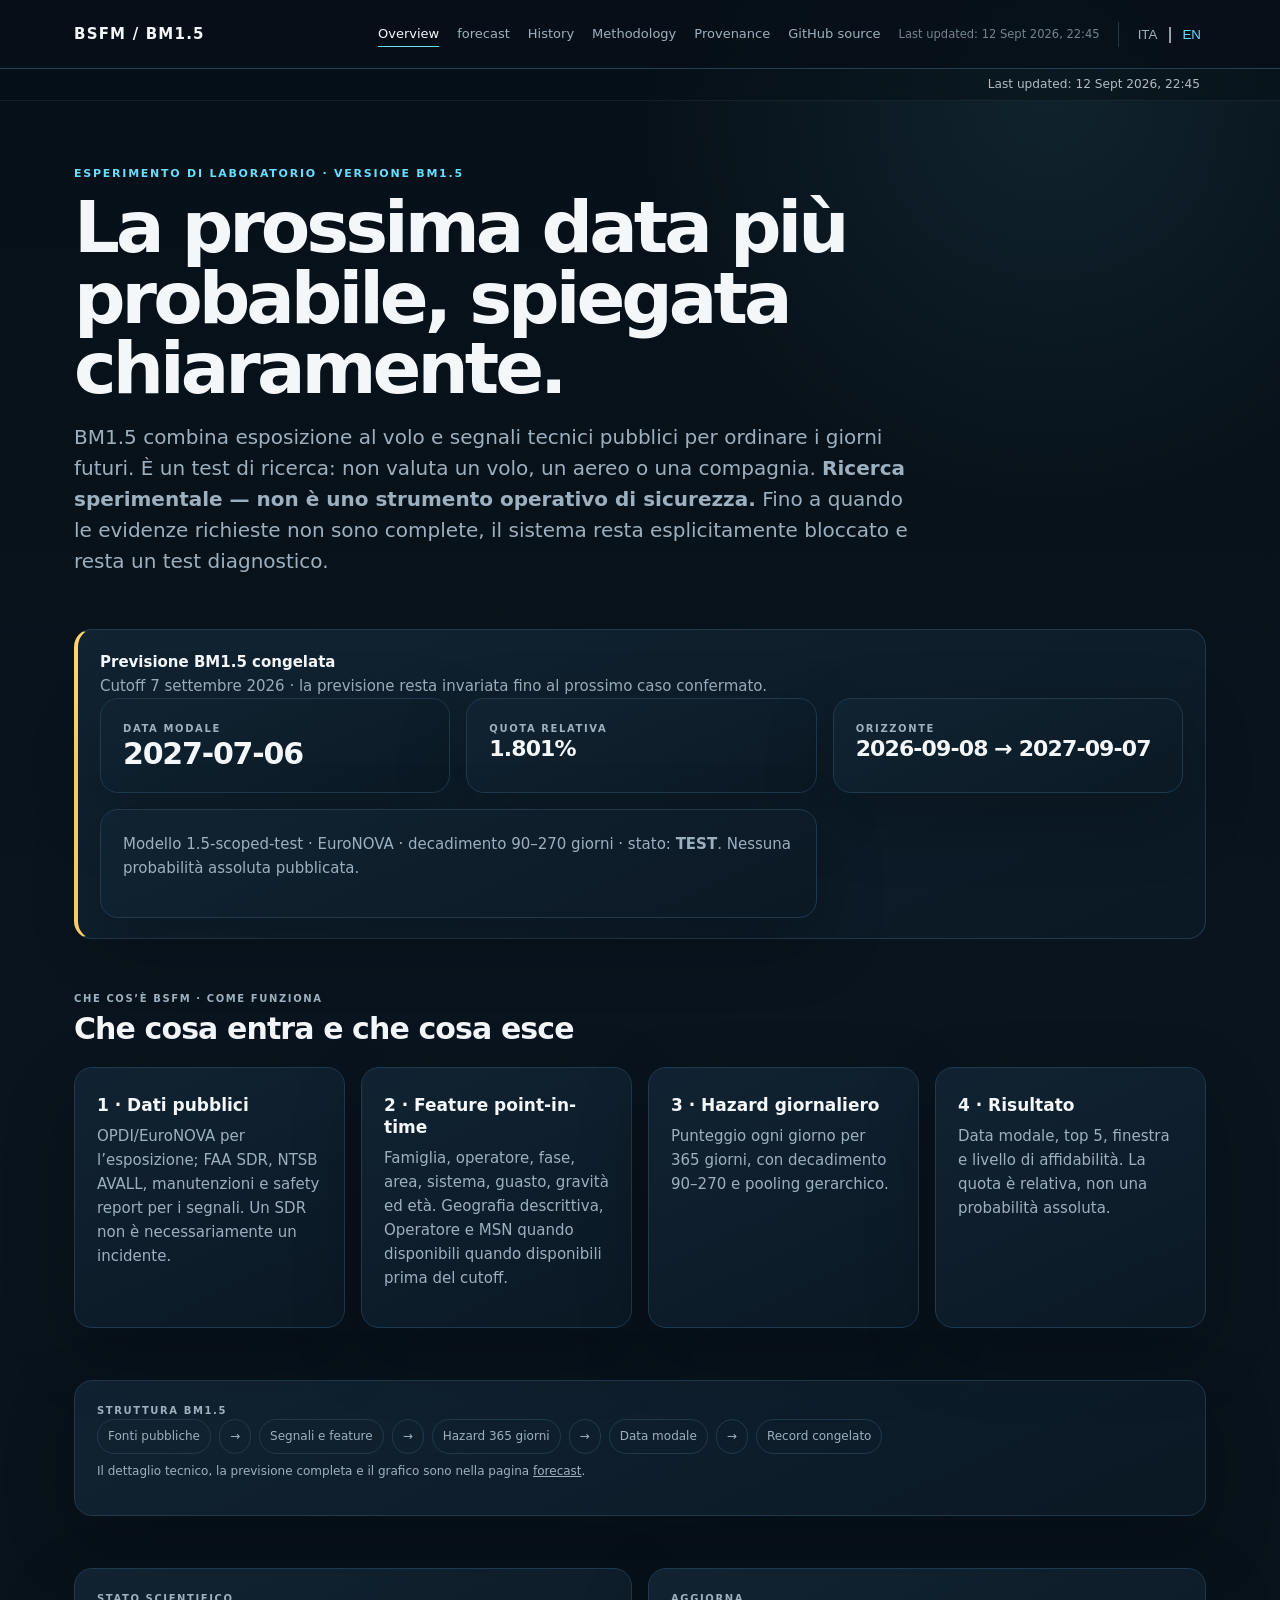
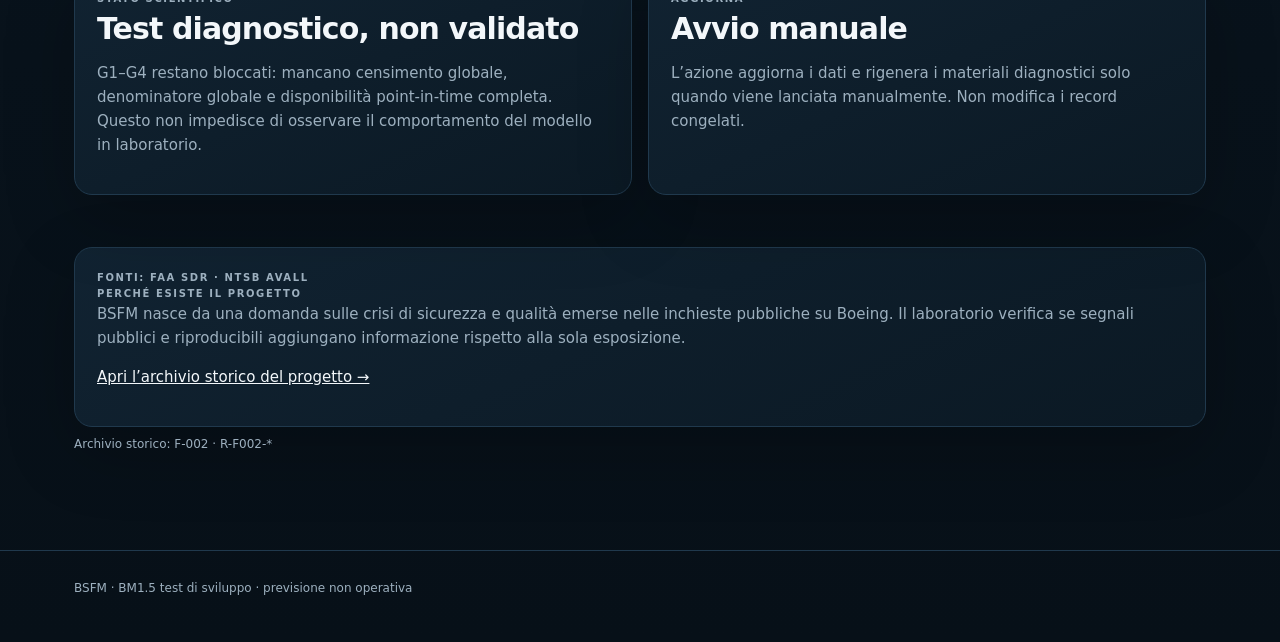
==== commit bb852564: "Fix BM1.5 navigation and feature labels" ====
--- a/site/index.html
+++ b/site/index.html
@@ -1,10 +1,10 @@
 <!doctype html>
 <html lang="it"><head><meta charset="utf-8"><meta name="viewport" content="width=device-width,initial-scale=1"><meta name="description" content="BSFM BM1.5 · esperimento di previsione prospettica"><title>BM1.5 · BSFM Forecast Observatory</title><link rel="stylesheet" href="./styles.css"><script defer src="./i18n.js"></script><script defer src="./comparables.js"></script></head>
-<body><header class="top"><nav class="wrap"><div class="brand">BSFM / BM1.5</div><button class="menu-toggle" aria-expanded="false" aria-controls="site-menu" data-i18n="menu">Menu</button><div class="nav-menu" id="site-menu"><a class="navlink active" href="./" data-i18n="overview">BM1.5</a><a class="navlink" href="./model-15.html">Dettagli modello</a><a class="navlink" href="./history.html">History</a><a class="navlink" href="./methodology.html" data-i18n="methodology">Come funziona</a><a class="navlink" href="./provenance.html" data-i18n="provenance">Dati e fonti</a><span class="lang"><button data-lang="it">ITA</button><span>|</span><button data-lang="en">EN</button></span></div></nav></header>
+<body><header class="top"><nav class="wrap"><div class="brand">BSFM / BM1.5</div><button class="menu-toggle" aria-expanded="false" aria-controls="site-menu" data-i18n="menu">Menu</button><div class="nav-menu" id="site-menu"><a class="navlink active" href="./" data-i18n="overview">BM1.5</a><a class="navlink" href="./model-15.html" data-i18n="forecast">Dettagli modello</a><a class="navlink" href="./history.html">History</a><a class="navlink" href="./methodology.html" data-i18n="methodology">Come funziona</a><a class="navlink" href="./provenance.html" data-i18n="provenance">Dati e fonti</a><span class="lang"><button data-lang="it">ITA</button><span>|</span><button data-lang="en">EN</button></span></div></nav></header>
 <main class="wrap"><div class="eyebrow">ESPERIMENTO DI LABORATORIO · VERSIONE BM1.5</div><h1>La prossima data più probabile, spiegata chiaramente.</h1><p class="lead">BM1.5 combina esposizione al volo e segnali tecnici pubblici per ordinare i giorni futuri. È un test di ricerca: non valuta un volo, un aereo o una compagnia. <strong>Ricerca sperimentale — non è uno strumento operativo di sicurezza.</strong> Fino a quando le evidenze richieste non sono complete, il sistema resta esplicitamente bloccato e resta un test diagnostico.</p>
 <section class="section"><div class="notice"><strong>Previsione BM1.5 congelata</strong><div class="muted">Cutoff 7 settembre 2026 · la previsione resta invariata fino al prossimo caso confermato.</div><div class="grid" id="forecast"><article class="card s4"><div class="label">Data modale</div><div class="metric">Caricamento…</div></article></div></div></section>
-<section class="section"><div class="section-title"><div class="label">Che cos’è BSFM · Come funziona</div><h2>Che cosa entra e che cosa esce</h2></div><div class="grid"><article class="card s3"><h3>1 · Dati pubblici</h3><p class="muted">OPDI/EuroNOVA per l’esposizione; FAA SDR, NTSB AVALL, manutenzioni e safety report per i segnali. Un SDR non è necessariamente un incidente.</p></article><article class="card s3"><h3>2 · Feature point-in-time</h3><p class="muted">Famiglia, operatore, fase, area, sistema, guasto, gravità ed età quando disponibili prima del cutoff.</p></article><article class="card s3"><h3>3 · Hazard giornaliero</h3><p class="muted">Punteggio ogni giorno per 365 giorni, con decadimento 90–270 e pooling gerarchico.</p></article><article class="card s3"><h3>4 · Risultato</h3><p class="muted">Data modale, top 5, finestra e livello di affidabilità. La quota è relativa, non una probabilità assoluta.</p></article></div></section>
-<section class="section"><article class="card"><div class="label">Struttura BM1.5</div><div class="flow"><span class="pill">Fonti pubbliche</span><span class="pill">→</span><span class="pill">Segnali e feature</span><span class="pill">→</span><span class="pill">Hazard 365 giorni</span><span class="pill">→</span><span class="pill">Data modale</span><span class="pill">→</span><span class="pill">Record congelato</span></div><p class="help">Il dettaglio tecnico, la previsione completa e il grafico sono nella pagina <a href="./model-15.html">Dettagli modello</a>.</p></article></section>
+<section class="section"><div class="section-title"><div class="label">Che cos’è BSFM · Come funziona</div><h2>Che cosa entra e che cosa esce</h2></div><div class="grid"><article class="card s3"><h3>1 · Dati pubblici</h3><p class="muted">OPDI/EuroNOVA per l’esposizione; FAA SDR, NTSB AVALL, manutenzioni e safety report per i segnali. Un SDR non è necessariamente un incidente.</p></article><article class="card s3"><h3>2 · Feature point-in-time</h3><p class="muted">Famiglia, operatore, fase, area, sistema, guasto, gravità ed età. Geografia descrittiva, Operatore e MSN quando disponibili quando disponibili prima del cutoff.</p></article><article class="card s3"><h3>3 · Hazard giornaliero</h3><p class="muted">Punteggio ogni giorno per 365 giorni, con decadimento 90–270 e pooling gerarchico.</p></article><article class="card s3"><h3>4 · Risultato</h3><p class="muted">Data modale, top 5, finestra e livello di affidabilità. La quota è relativa, non una probabilità assoluta.</p></article></div></section>
+<section class="section"><article class="card"><div class="label">Struttura BM1.5</div><div class="flow"><span class="pill">Fonti pubbliche</span><span class="pill">→</span><span class="pill">Segnali e feature</span><span class="pill">→</span><span class="pill">Hazard 365 giorni</span><span class="pill">→</span><span class="pill">Data modale</span><span class="pill">→</span><span class="pill">Record congelato</span></div><p class="help">Il dettaglio tecnico, la previsione completa e il grafico sono nella pagina <a href="./model-15.html" data-i18n="forecast">Dettagli modello</a>.</p></article></section>
 <section class="section grid"><article class="card s6"><div class="label">Stato scientifico</div><h2>Test diagnostico, non validato</h2><p class="muted">G1–G4 restano bloccati: mancano censimento globale, denominatore globale e disponibilità point-in-time completa. Questo non impedisce di osservare il comportamento del modello in laboratorio.</p></article><article class="card s6"><div class="label">AGGIORNA</div><h2>Avvio manuale</h2><p class="muted">L’azione aggiorna i dati e rigenera i materiali diagnostici solo quando viene lanciata manualmente. Non modifica i record congelati.</p></article></section>
 <section class="section"><article class="card"><div class="label">Fonti: FAA SDR · NTSB AVALL</div>
 <div class="label">Perché esiste il progetto</div><p class="muted">BSFM nasce da una domanda sulle crisi di sicurezza e qualità emerse nelle inchieste pubbliche su Boeing. Il laboratorio verifica se segnali pubblici e riproducibili aggiungano informazione rispetto alla sola esposizione.</p><p><a href="./history.html">Apri l’archivio storico del progetto →</a></p></article></section><p class="help">Archivio storico: F-002 · R-F002-*</p></main><footer><div class="wrap">BSFM · BM1.5 test di sviluppo · previsione non operativa</div></footer>
